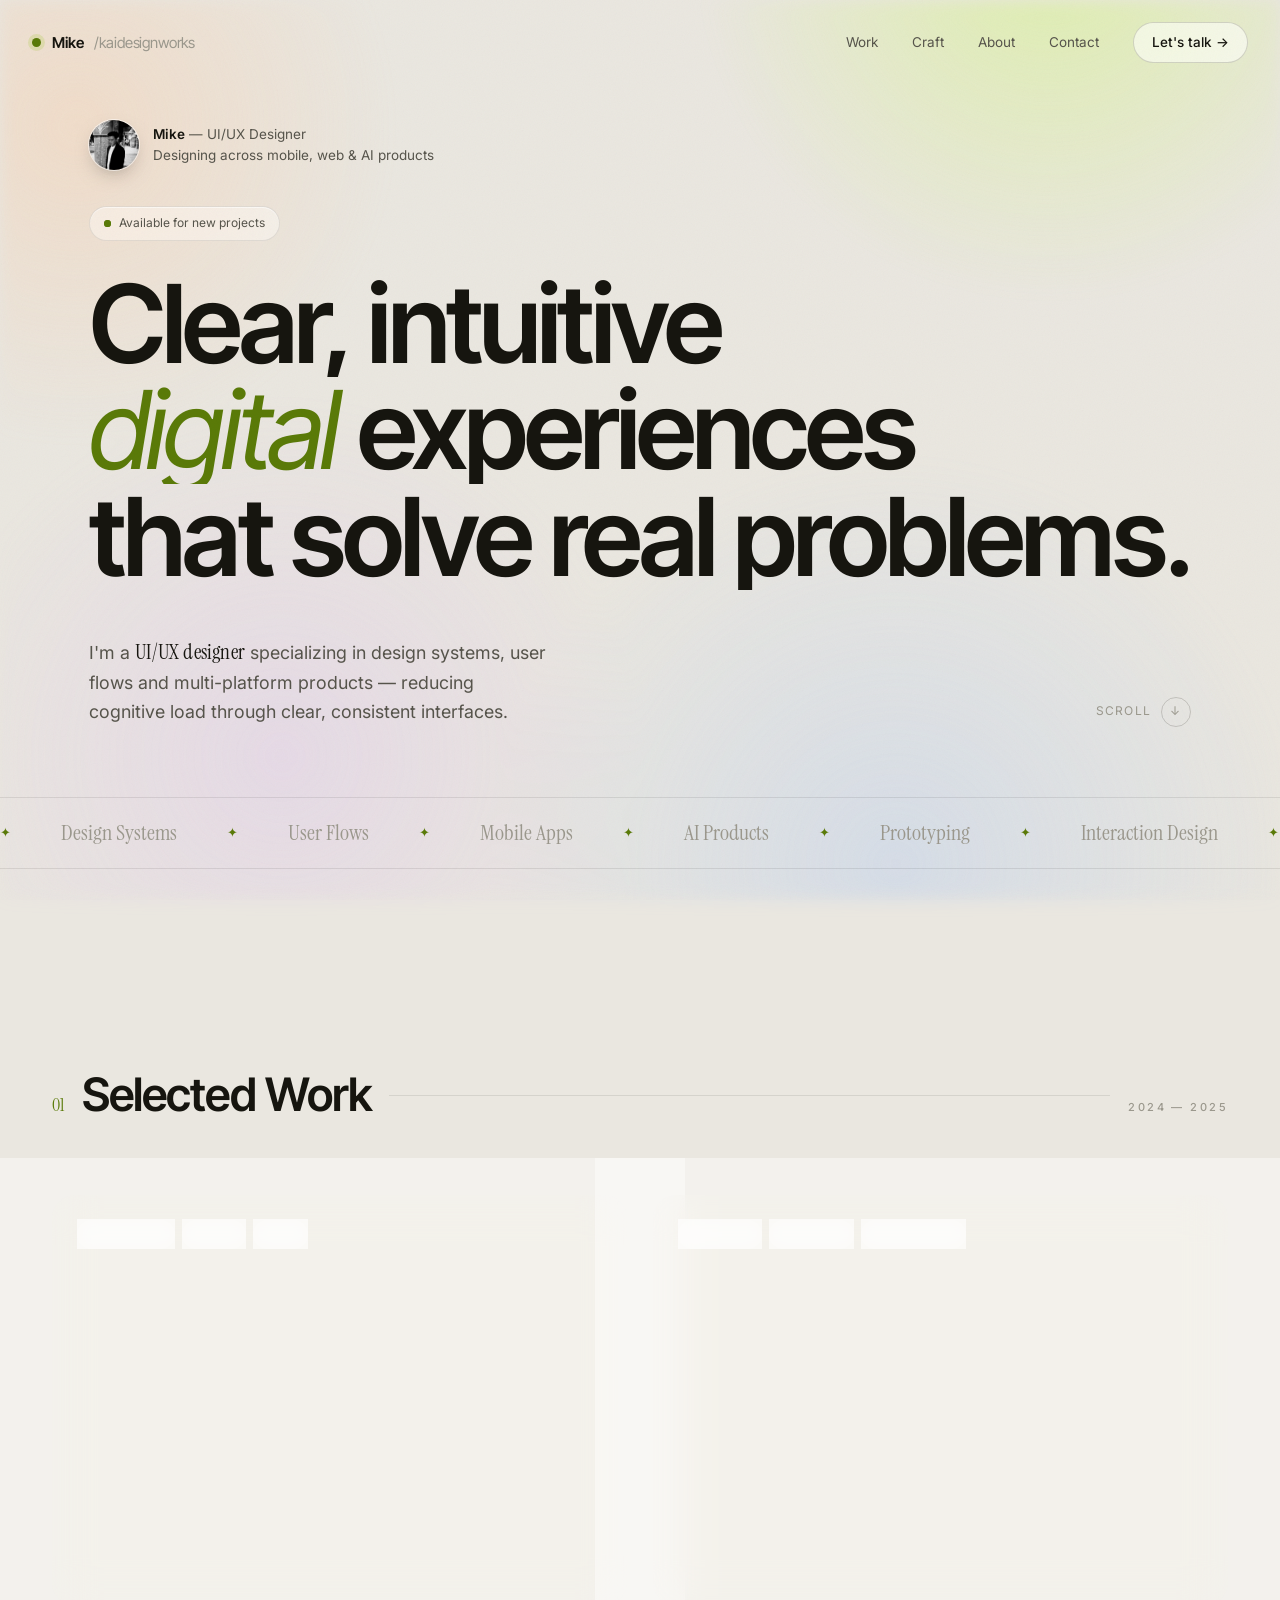
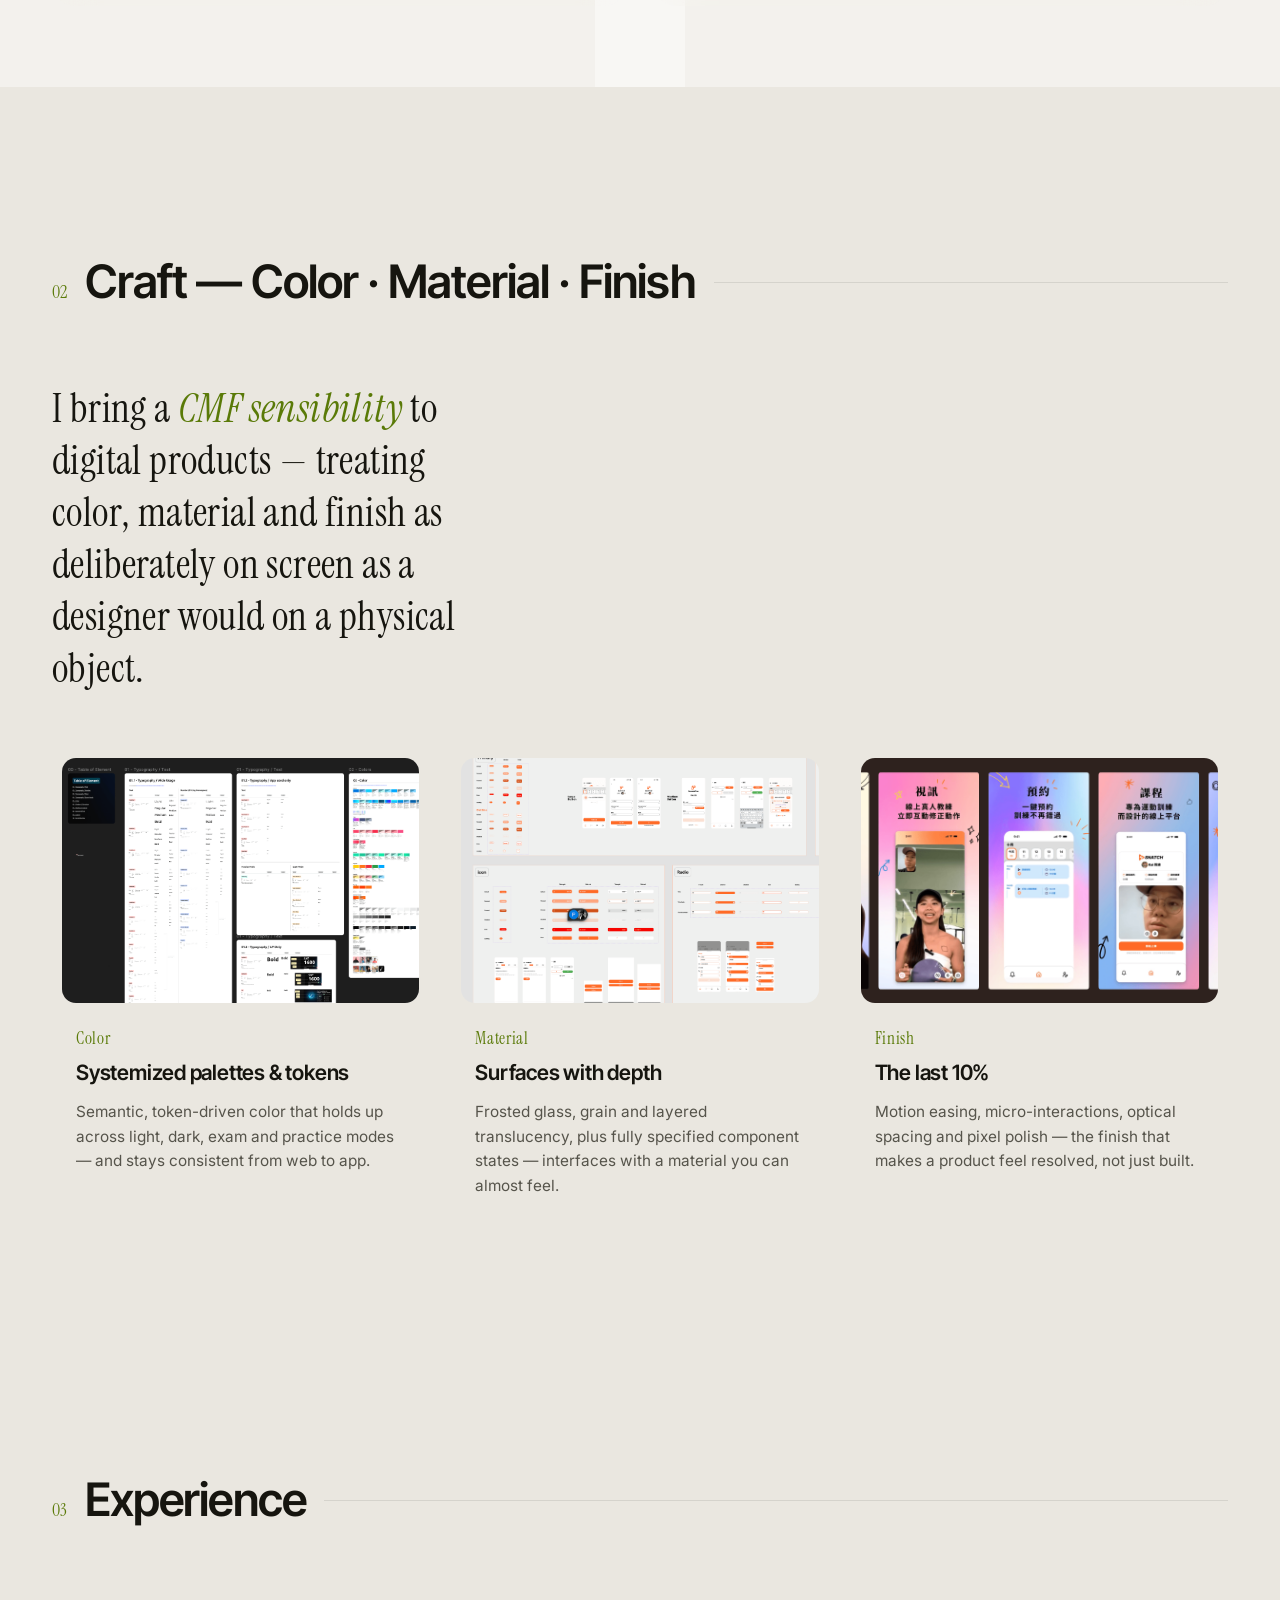
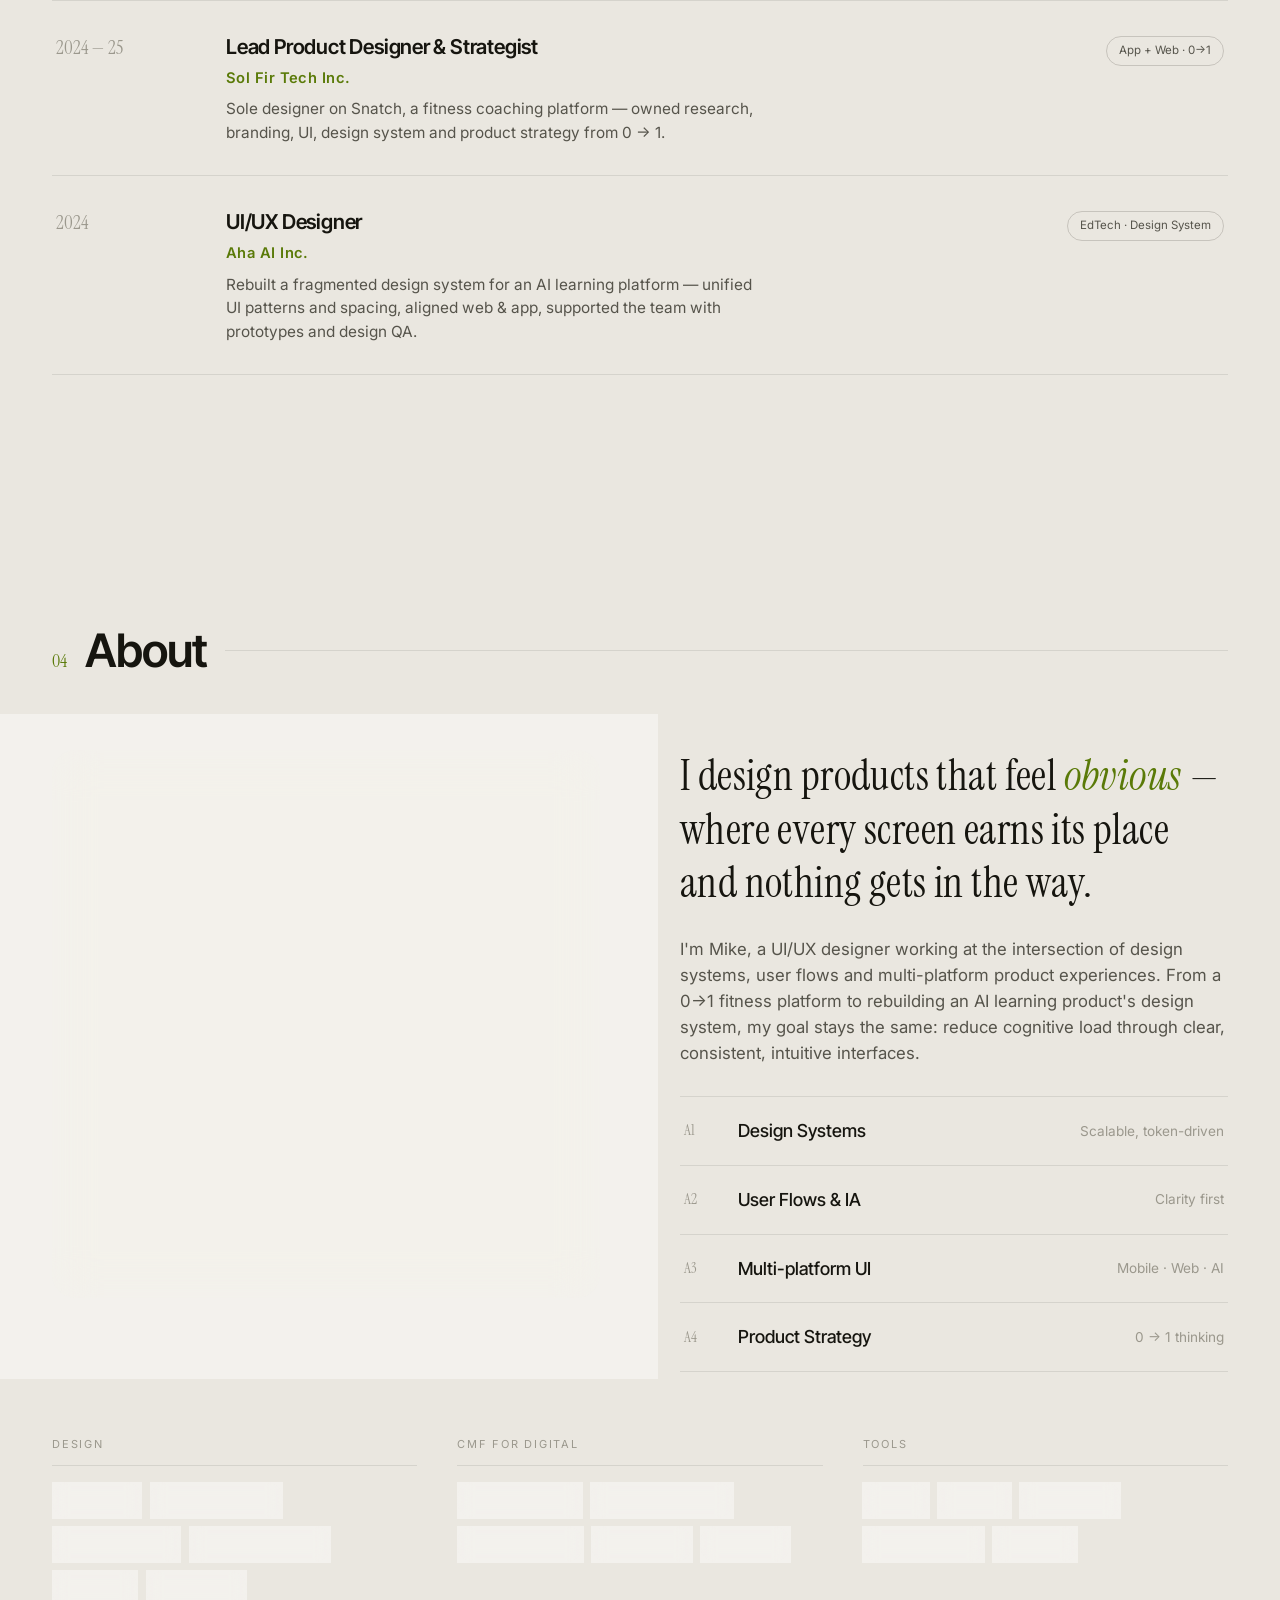
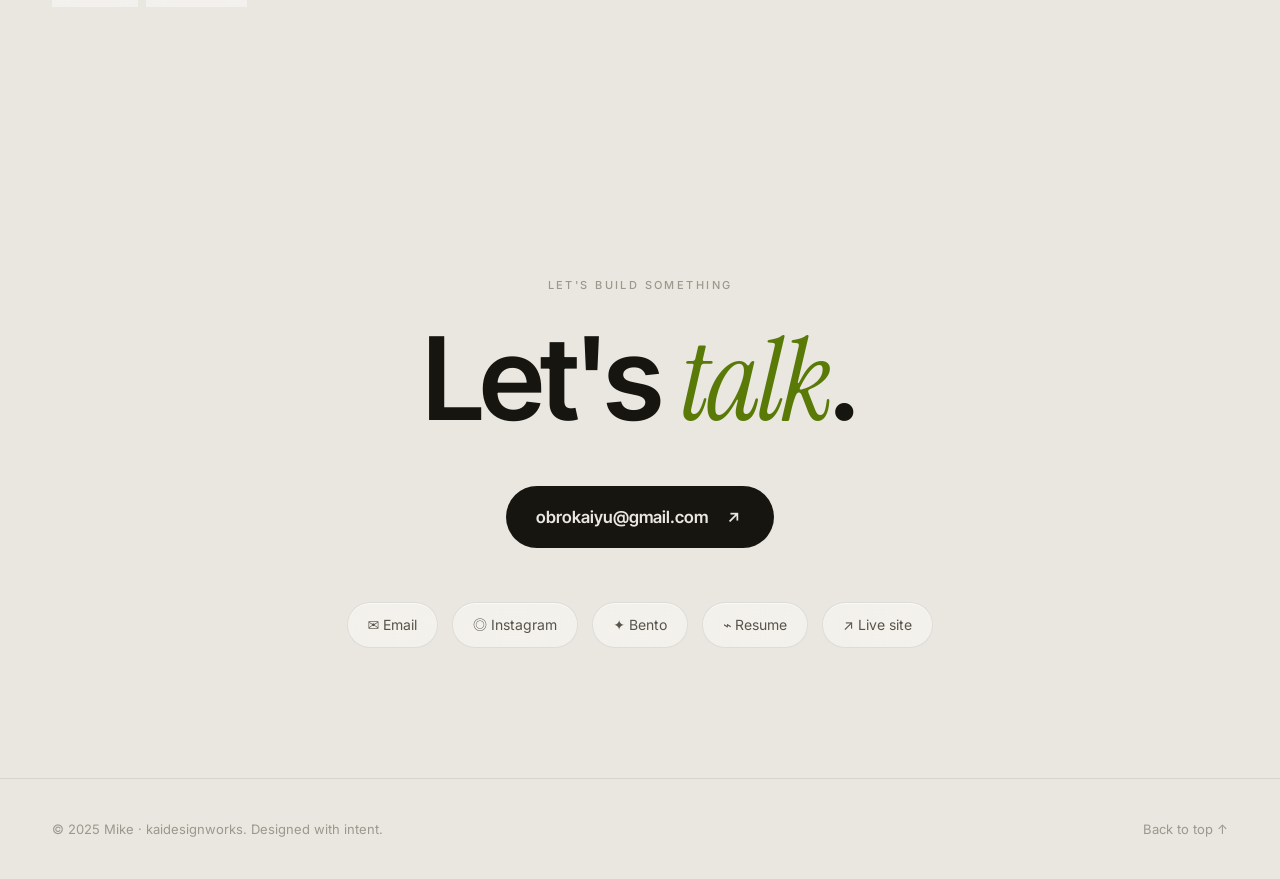
==== index.html @ 89824664 "Soften CMF labeling — name it once, show it elsewhere - Drop C—/M—/F— letter prefixes on home Craft " ====
<!DOCTYPE html>
<html lang="en">
<head>
<meta charset="UTF-8" />
<meta name="viewport" content="width=device-width, initial-scale=1.0" />
<title>Mike — UI/UX Designer</title>
<meta name="description" content="Mike (kaidesignworks) — UI/UX Designer crafting clear, intuitive digital experiences. Selected work: Snatch (Sol Fir Tech) & Aha AI." />
<link rel="icon" href="assets/teUTgRqFtWsZnogJA2zK9P2FvU.png" />
<link rel="preconnect" href="https://fonts.googleapis.com" />
<link rel="preconnect" href="https://fonts.gstatic.com" crossorigin />
<link href="https://fonts.googleapis.com/css2?family=Instrument+Serif:ital@0;1&family=Inter:wght@300;400;500;600&family=Inter+Tight:wght@400;500;600;700&family=Noto+Sans+TC:wght@400;500;700&display=swap" rel="stylesheet" />
<link rel="stylesheet" href="styles.css" />
</head>
<body>

<nav id="nav">
  <a href="#top" class="brand"><span class="dot"></span> Mike<span style="color:var(--ink-faint);font-weight:400">/kaidesignworks</span></a>
  <div class="navlinks">
    <a href="#work" class="hide-sm">Work</a>
    <a href="#craft" class="hide-sm">Craft</a>
    <a href="#about" class="hide-sm">About</a>
    <a href="#contact" class="hide-sm">Contact</a>
    <a href="#contact" class="nav-cta">Let's talk →</a>
  </div>
</nav>

<!-- HERO -->
<header id="top">
  <div class="hero-glow"></div>
  <div class="wrap hero-inner">
    <div class="hero-top">
      <img class="av" src="assets/fd0DB4EAaaF1C4bF3Nsr1J6JQ.jpg" alt="Mike portrait" />
      <div class="meta"><b>Mike</b> — UI/UX Designer<br>Designing across mobile, web &amp; AI products</div>
    </div>
    <span class="status"><span class="pulse"></span> Available for new projects</span>

    <h1 class="hero-title">
      <span class="ln"><span class="reveal d1">Clear, intuitive</span></span>
      <span class="ln"><span class="reveal d2"><em>digital</em> experiences</span></span>
      <span class="ln"><span class="reveal d3">that solve real problems.</span></span>
    </h1>

    <div class="hero-sub">
      <p>I'm a <span class="serif">UI/UX designer</span> specializing in design systems, user flows and multi-platform products — reducing cognitive load through clear, consistent interfaces.</p>
      <div class="scroll-hint">Scroll <span class="arrow">↓</span></div>
    </div>
  </div>

  <div class="marquee">
    <div class="marquee-track">
      <span>Design Systems</span><span>User Flows</span><span>Mobile Apps</span><span>AI Products</span><span>Prototyping</span><span>Interaction Design</span>
      <span>Design Systems</span><span>User Flows</span><span>Mobile Apps</span><span>AI Products</span><span>Prototyping</span><span>Interaction Design</span>
    </div>
  </div>
</header>

<!-- WORK -->
<section id="work">
  <div class="wrap">
    <div class="sec-head reveal-up">
      <span class="num">01</span><h2>Selected Work</h2><span class="line"></span><span class="mono-label">2024 — 2025</span>
    </div>

    <div class="work-grid">
      <a class="card reveal-up" href="work/snatch.html">
        <div class="card-cover">
          <img src="assets/ndEYziHlRYFTuJQcOcdbv7lst4.png" alt="Snatch — fitness coaching platform" loading="lazy" />
          <div class="badge"><span>Mobile + Web</span><span>Fitness</span><span>0 → 1</span></div>
        </div>
        <div class="card-info">
          <div>
            <div class="client">Sol Fir Tech Inc.</div>
            <h3>Snatch — fitness coaching platform</h3>
          </div>
          <span class="arrow">↗</span>
        </div>
      </a>

      <a class="card reveal-up" href="work/aha-ai.html">
        <div class="card-cover">
          <img src="assets/NpIp4cQ1klsU3BjNfLj6OZV2E.png" alt="Aha AI — AI learning platform" loading="lazy" />
          <div class="badge"><span>Web &amp; App</span><span>EdTech · AI</span><span>Design System</span></div>
        </div>
        <div class="card-info">
          <div>
            <div class="client">Aha AI Inc.</div>
            <h3>Aha AI — scalable design system</h3>
          </div>
          <span class="arrow">↗</span>
        </div>
      </a>
    </div>
  </div>
</section>

<!-- CRAFT -->
<section id="craft">
  <div class="wrap">
    <div class="sec-head reveal-up">
      <span class="num">02</span><h2>Craft — Color · Material · Finish</h2><span class="line"></span>
    </div>
    <p class="craft-lead reveal-up">I bring a <em>CMF sensibility</em> to digital products — treating color, material and finish as deliberately on screen as a designer would on a physical object.</p>

    <div class="cmf-grid">
      <article class="cmf-card reveal-up">
        <div class="cmf-media"><img src="assets/RA5hIZefcyns3awR9DeeZPEBX0U.png" alt="Color system" loading="lazy"></div>
        <div class="cmf-body">
          <span class="cmf-letter">Color</span>
          <h4>Systemized palettes &amp; tokens</h4>
          <p>Semantic, token-driven color that holds up across light, dark, exam and practice modes — and stays consistent from web to app.</p>
        </div>
      </article>
      <article class="cmf-card reveal-up">
        <div class="cmf-media"><img src="assets/cLK258D6YqwUDTfECio7tyfwgw.png" alt="Material & component system" loading="lazy"></div>
        <div class="cmf-body">
          <span class="cmf-letter">Material</span>
          <h4>Surfaces with depth</h4>
          <p>Frosted glass, grain and layered translucency, plus fully specified component states — interfaces with a material you can almost feel.</p>
        </div>
      </article>
      <article class="cmf-card reveal-up">
        <div class="cmf-media"><img src="assets/TZ0iFII5TtmM5udw96dNs3Cw.png" alt="Finish — polished final screens" loading="lazy"></div>
        <div class="cmf-body">
          <span class="cmf-letter">Finish</span>
          <h4>The last 10%</h4>
          <p>Motion easing, micro-interactions, optical spacing and pixel polish — the finish that makes a product feel resolved, not just built.</p>
        </div>
      </article>
    </div>
  </div>
</section>

<!-- EXPERIENCE -->
<section id="experience">
  <div class="wrap">
    <div class="sec-head reveal-up"><span class="num">03</span><h2>Experience</h2><span class="line"></span></div>
    <div class="exp reveal-up">
      <div class="exp-row">
        <div class="exp-yr">2024 — 25</div>
        <div class="exp-main">
          <div class="role">Lead Product Designer &amp; Strategist</div>
          <div class="co">Sol Fir Tech Inc.</div>
          <div class="desc">Sole designer on Snatch, a fitness coaching platform — owned research, branding, UI, design system and product strategy from 0 → 1.</div>
        </div>
        <span class="exp-tag">App + Web · 0→1</span>
      </div>
      <div class="exp-row">
        <div class="exp-yr">2024</div>
        <div class="exp-main">
          <div class="role">UI/UX Designer</div>
          <div class="co">Aha AI Inc.</div>
          <div class="desc">Rebuilt a fragmented design system for an AI learning platform — unified UI patterns and spacing, aligned web &amp; app, supported the team with prototypes and design QA.</div>
        </div>
        <span class="exp-tag">EdTech · Design System</span>
      </div>
      <!-- 👉 在這裡新增更多經歷／學歷，複製上面一個 .exp-row 即可 -->
    </div>
  </div>
</section>

<!-- ABOUT -->
<section id="about">
  <div class="wrap">
    <div class="sec-head reveal-up"><span class="num">04</span><h2>About</h2><span class="line"></span></div>
    <div class="about-grid">
      <div class="about-photo reveal-up"><img src="assets/fd0DB4EAaaF1C4bF3Nsr1J6JQ.jpg" alt="Mike — UI/UX designer"></div>
      <div class="reveal-up">
        <p class="about-lead">I design products that feel <em>obvious</em> — where every screen earns its place and nothing gets in the way.</p>
        <div class="about-body">
          <p>I'm Mike, a UI/UX designer working at the intersection of design systems, user flows and multi-platform product experiences. From a 0→1 fitness platform to rebuilding an AI learning product's design system, my goal stays the same: reduce cognitive load through clear, consistent, intuitive interfaces.</p>
        </div>
        <div class="caps">
          <div class="cap"><span class="ci">A1</span><span class="ct">Design Systems</span><span class="cd">Scalable, token-driven</span></div>
          <div class="cap"><span class="ci">A2</span><span class="ct">User Flows &amp; IA</span><span class="cd">Clarity first</span></div>
          <div class="cap"><span class="ci">A3</span><span class="ct">Multi-platform UI</span><span class="cd">Mobile · Web · AI</span></div>
          <div class="cap"><span class="ci">A4</span><span class="ct">Product Strategy</span><span class="cd">0 → 1 thinking</span></div>
        </div>
      </div>
    </div>

    <div class="skill-cols reveal-up" style="margin-top:64px">
      <div class="skill-col">
        <div class="h">Design</div>
        <div class="skill-tags"><span>UI Design</span><span>UX / User Flows</span><span>Design Systems</span><span>Interaction Design</span><span>Branding</span><span>Prototyping</span></div>
      </div>
      <div class="skill-col">
        <div class="h">CMF for Digital</div>
        <div class="skill-tags"><span>Color &amp; Tokens</span><span>Material &amp; Surface</span><span>Motion &amp; Finish</span><span>Light / Dark</span><span>Visual QA</span></div>
      </div>
      <div class="skill-col">
        <div class="h">Tools</div>
        <div class="skill-tags"><span>Figma</span><span>Framer</span><span>Prototyping</span><span>Design Tokens</span><span>Webflow</span></div>
      </div>
    </div>
  </div>
</section>

<!-- CONTACT -->
<section id="contact" class="contact">
  <div class="wrap">
    <span class="mono-label">Let's build something</span>
    <h2>Let's <em>talk</em>.</h2>
    <div>
      <a class="big-cta" href="mailto:obrokaiyu@gmail.com">obrokaiyu@gmail.com <span class="ico">↗</span></a>
    </div>
    <div class="socials">
      <a href="mailto:obrokaiyu@gmail.com">✉ Email</a>
      <a href="https://instagram.com/obro_dad" target="_blank" rel="noopener">◎ Instagram</a>
      <a href="#" target="_blank" rel="noopener">✦ Bento</a>
      <a href="#" target="_blank" rel="noopener">⌁ Resume</a>
      <a href="https://obrofolio.framer.website" target="_blank" rel="noopener">↗ Live site</a>
    </div>
  </div>
</section>

<footer>
  <div class="wrap foot">
    <span>© 2025 Mike · kaidesignworks. Designed with intent.</span>
    <a href="#top" class="to-top">Back to top ↑</a>
  </div>
</footer>

<script src="app.js"></script>
</body>
</html>
---- styles.css ----
:root{
  --bg:#eae7e0;
  --bg-soft:#e3dfd6;
  --surface:#ffffff;
  --line:rgba(20,18,12,.09);
  --line-strong:rgba(20,18,12,.16);
  --ink:#16150f;
  --ink-dim:#56544b;
  --ink-faint:#9b988d;
  --accent:#c8ff4d;
  --accent-ink:#5a7a08;
  --accent-soft:rgba(143,191,0,.16);

  /* glass / CMF material */
  --glass:rgba(255,255,255,.42);
  --glass-strong:rgba(255,255,255,.6);
  --glass-border:rgba(255,255,255,.55);
  --glass-shadow:0 22px 60px -32px rgba(20,18,12,.34);
  --glass-blur:saturate(1.5) blur(22px);

  --r:24px;
  --r-sm:16px;
  --ease:cubic-bezier(.22,1,.36,1);
  --maxw:1240px;
}
*{margin:0;padding:0;box-sizing:border-box}
html{scroll-behavior:smooth}
body{
  background:var(--bg);color:var(--ink);
  font-family:"Inter","Noto Sans TC",system-ui,sans-serif;font-weight:400;line-height:1.55;
  -webkit-font-smoothing:antialiased;overflow-x:hidden;position:relative;
}
::selection{background:var(--accent);color:#16150f}
a{color:inherit;text-decoration:none}
img{display:block;max-width:100%}

/* soft matte colour field behind the glass */
body::before{
  content:"";position:fixed;inset:0;z-index:-2;pointer-events:none;
  background:
    radial-gradient(46vw 46vw at 82% -6%, rgba(200,255,77,.34), transparent 60%),
    radial-gradient(40vw 40vw at 6% 14%, rgba(255,196,150,.30), transparent 62%),
    radial-gradient(50vw 50vw at 70% 96%, rgba(150,190,255,.24), transparent 64%),
    radial-gradient(44vw 44vw at 22% 84%, rgba(214,168,255,.20), transparent 64%);
  filter:blur(8px);
}
/* fine matte grain on top of everything */
body::after{
  content:"";position:fixed;inset:0;z-index:9999;pointer-events:none;opacity:.04;mix-blend-mode:multiply;
  background-image:url("data:image/svg+xml,%3Csvg xmlns='http://www.w3.org/2000/svg' width='140' height='140'%3E%3Cfilter id='n'%3E%3CfeTurbulence type='fractalNoise' baseFrequency='.85' numOctaves='3'/%3E%3C/filter%3E%3Crect width='100%25' height='100%25' filter='url(%23n)'/%3E%3C/svg%3E");
}

.wrap{max-width:var(--maxw);margin:0 auto;padding:0 32px}
@media(max-width:640px){.wrap{padding:0 22px}}
.serif{font-family:"Instrument Serif",Georgia,serif;font-weight:400;letter-spacing:.01em}
.tc{font-family:"Noto Sans TC",sans-serif}
.mono-label{font-size:11px;letter-spacing:.22em;text-transform:uppercase;color:var(--ink-faint);font-weight:500}

/* reusable frosted glass surface */
.glass,
.card,.status,.socials a,.results .r,.p-facts,.about-photo,.gallery figure,.p-cover{
  background:var(--glass);
  -webkit-backdrop-filter:var(--glass-blur);
  backdrop-filter:var(--glass-blur);
  border:1px solid var(--line);
  box-shadow:var(--glass-shadow), inset 0 1px 0 var(--glass-border);
}

/* NAV */
nav{position:fixed;top:0;left:0;right:0;z-index:100;display:flex;align-items:center;justify-content:space-between;
  padding:22px 32px;transition:all .4s var(--ease);border-bottom:1px solid transparent}
nav.scrolled{
  background:rgba(243,240,233,.5);
  -webkit-backdrop-filter:var(--glass-blur);backdrop-filter:var(--glass-blur);
  padding:13px 32px;border-bottom:1px solid var(--glass-border);
  box-shadow:0 10px 40px -28px rgba(20,18,12,.4);
}
@media(max-width:640px){nav,nav.scrolled{padding-left:22px;padding-right:22px}}
.brand{display:flex;align-items:center;gap:11px;font-family:"Inter Tight";font-weight:600;font-size:15px;letter-spacing:-.01em}
.brand .dot{width:9px;height:9px;border-radius:50%;background:var(--accent-ink);box-shadow:0 0 0 4px var(--accent-soft)}
.navlinks{display:flex;gap:34px;align-items:center}
.navlinks a{font-size:13.5px;color:var(--ink-dim);transition:color .25s;position:relative}
.navlinks a:hover{color:var(--ink)}
.navlinks a:not(.nav-cta)::after{content:"";position:absolute;left:0;bottom:-5px;width:0;height:1px;background:var(--accent-ink);transition:width .3s var(--ease)}
.navlinks a:not(.nav-cta):hover::after{width:100%}
.nav-cta{border:1px solid var(--line-strong);border-radius:100px;padding:9px 18px !important;color:var(--ink) !important;font-weight:500;
  background:var(--glass-strong);-webkit-backdrop-filter:var(--glass-blur);backdrop-filter:var(--glass-blur);transition:all .3s var(--ease) !important}
.nav-cta:hover{background:var(--ink);color:var(--bg) !important;border-color:var(--ink)}
@media(max-width:760px){.navlinks .hide-sm{display:none}}

/* HERO */
header{min-height:100vh;display:flex;flex-direction:column;justify-content:center;position:relative;padding-top:120px;padding-bottom:70px;overflow:hidden}
.hero-inner{position:relative;z-index:1}
.hero-top{display:flex;align-items:center;gap:14px;margin-bottom:36px}
.hero-top .av{width:50px;height:50px;border-radius:50%;flex:none;object-fit:cover;box-shadow:0 0 0 1px var(--glass-border),0 8px 22px -10px rgba(20,18,12,.5);filter:grayscale(1) contrast(1.05)}
.hero-top .meta{font-size:13.5px;color:var(--ink-dim)}
.hero-top .meta b{color:var(--ink);font-weight:600}
.status{display:inline-flex;align-items:center;gap:8px;font-size:12px;color:var(--ink-dim);border-radius:100px;padding:7px 14px;margin-bottom:30px}
.status .pulse{width:7px;height:7px;border-radius:50%;background:var(--accent-ink);position:relative}
.status .pulse::after{content:"";position:absolute;inset:0;border-radius:50%;background:var(--accent-ink);animation:pulse 2s infinite}
@keyframes pulse{0%{transform:scale(1);opacity:.6}100%{transform:scale(3);opacity:0}}
h1.hero-title{font-size:clamp(2.9rem,8.5vw,7.6rem);line-height:.98;letter-spacing:-.035em;font-weight:600;font-family:"Inter Tight"}
h1.hero-title .ln{display:block;overflow:hidden}
h1.hero-title em{font-style:italic;font-weight:400;color:var(--accent-ink)}
.hero-title .reveal{display:inline-block;transform:translateY(105%);transition:transform 1s var(--ease)}
.loaded .hero-title .reveal{transform:translateY(0)}
.hero-title .reveal.d1{transition-delay:.05s}.hero-title .reveal.d2{transition-delay:.15s}.hero-title .reveal.d3{transition-delay:.25s}
.hero-sub{display:flex;flex-wrap:wrap;justify-content:space-between;align-items:flex-end;gap:30px;margin-top:46px;opacity:0;transform:translateY(20px);transition:all 1s var(--ease) .5s}
.loaded .hero-sub{opacity:1;transform:none}
.hero-sub p{max-width:460px;font-size:clamp(1rem,1.4vw,1.18rem);color:var(--ink-dim);line-height:1.6}
.hero-sub p .serif{color:var(--ink);font-size:1.15em}
.scroll-hint{display:flex;align-items:center;gap:10px;color:var(--ink-faint);font-size:12px;letter-spacing:.1em;text-transform:uppercase}
.scroll-hint .arrow{width:30px;height:30px;border:1px solid var(--line-strong);border-radius:50%;display:grid;place-items:center;animation:bob 2.4s var(--ease) infinite}
@keyframes bob{0%,100%{transform:translateY(0)}50%{transform:translateY(5px)}}
.marquee{margin-top:70px;border-top:1px solid var(--line);border-bottom:1px solid var(--line);padding:18px 0;overflow:hidden;opacity:0;transition:opacity 1s ease .8s}
.loaded .marquee{opacity:1}
.marquee-track{display:flex;gap:50px;white-space:nowrap;width:max-content;animation:scroll 32s linear infinite}
.marquee:hover .marquee-track{animation-play-state:paused}
.marquee span{font-family:"Instrument Serif";font-size:1.4rem;color:var(--ink-faint);display:flex;align-items:center;gap:50px}
.marquee span::before{content:"✦";color:var(--accent-ink);font-size:.8rem}
@keyframes scroll{to{transform:translateX(-50%)}}

/* SECTION */
section{position:relative;padding:120px 0}
.sec-head{display:flex;align-items:baseline;gap:18px;margin-bottom:64px}
.sec-head .num{font-family:"Instrument Serif";font-size:1.1rem;color:var(--accent-ink)}
.sec-head h2{font-family:"Inter Tight";font-size:clamp(1.8rem,3.6vw,2.9rem);font-weight:600;letter-spacing:-.02em}
.sec-head .line{flex:1;height:1px;background:var(--line);align-self:center}
.reveal-up{opacity:0;transform:translateY(40px);transition:opacity .9s var(--ease),transform .9s var(--ease)}
.reveal-up.in{opacity:1;transform:none}

/* WORK — frosted cover cards (home) */
.work-grid{display:grid;grid-template-columns:1fr 1fr;gap:26px}
@media(max-width:780px){.work-grid{grid-template-columns:1fr}}
.card{display:block;border-radius:var(--r);overflow:hidden;transition:transform .5s var(--ease),box-shadow .5s var(--ease),border-color .5s var(--ease)}
.card:hover{transform:translateY(-6px);border-color:var(--glass-border);box-shadow:0 40px 80px -36px rgba(20,18,12,.42),inset 0 1px 0 var(--glass-border)}
.card-cover{position:relative;overflow:hidden;aspect-ratio:1200/640;background:var(--bg-soft);margin:10px 10px 0;border-radius:18px}
.card-cover img{width:100%;height:100%;object-fit:cover;transition:transform .8s var(--ease)}
.card:hover .card-cover img{transform:scale(1.05)}
.card-cover .badge{position:absolute;top:14px;left:14px;display:flex;gap:7px;flex-wrap:wrap}
.card-cover .badge span{font-size:11px;font-weight:500;background:rgba(255,255,255,.62);color:#16150f;-webkit-backdrop-filter:blur(10px);backdrop-filter:blur(10px);border:1px solid var(--glass-border);border-radius:100px;padding:5px 12px}
.card-info{padding:22px 26px 26px;display:flex;justify-content:space-between;align-items:center;gap:18px}
.card-info .client{font-size:12px;color:var(--accent-ink);letter-spacing:.05em;text-transform:uppercase;font-weight:600;margin-bottom:8px}
.card-info h3{font-family:"Inter Tight";font-size:clamp(1.3rem,2.4vw,1.7rem);font-weight:600;letter-spacing:-.02em;line-height:1.1}
.card-info .arrow{width:44px;height:44px;flex:none;border-radius:50%;border:1px solid var(--line-strong);display:grid;place-items:center;font-size:16px;background:var(--glass-strong);transition:all .35s var(--ease)}
.card:hover .card-info .arrow{background:var(--accent);border-color:var(--accent);transform:rotate(45deg)}

/* ABOUT */
.about-grid{display:grid;grid-template-columns:1fr 1fr;gap:80px;align-items:start}
@media(max-width:860px){.about-grid{grid-template-columns:1fr;gap:48px}}
.about-photo{border-radius:var(--r);overflow:hidden;position:relative;padding:10px}
.about-photo img{width:100%;aspect-ratio:1/1;object-fit:cover;filter:grayscale(1) contrast(1.03);border-radius:16px}
.about-lead{font-family:"Instrument Serif";font-size:clamp(1.8rem,3.4vw,2.6rem);line-height:1.28;letter-spacing:.01em;margin-bottom:26px}
.about-lead em{color:var(--accent-ink);font-style:italic}
.about-body p{color:var(--ink-dim);font-size:1.05rem;margin-bottom:18px}
.caps{display:flex;flex-direction:column;border-top:1px solid var(--line);margin-top:30px}
.cap{display:flex;align-items:center;gap:20px;padding:20px 4px;border-bottom:1px solid var(--line);transition:padding-left .35s var(--ease)}
.cap:hover{padding-left:14px}
.cap .ci{font-family:"Instrument Serif";color:var(--ink-faint);font-size:.95rem;width:34px;flex:none}
.cap .ct{font-family:"Inter Tight";font-weight:500;font-size:1.12rem}
.cap .cd{margin-left:auto;color:var(--ink-faint);font-size:.85rem;text-align:right}

/* CONTACT */
.contact{text-align:center;padding:150px 0 130px}
.contact .mono-label{margin-bottom:30px;display:block}
.contact h2{font-family:"Inter Tight";font-size:clamp(2.6rem,9vw,8rem);line-height:.95;letter-spacing:-.035em;font-weight:600}
.contact h2 em{font-family:"Instrument Serif";font-style:italic;font-weight:400;color:var(--accent-ink)}
.contact .big-cta{display:inline-flex;align-items:center;gap:14px;margin-top:50px;background:var(--ink);color:var(--bg);font-family:"Inter Tight";font-weight:600;font-size:1.05rem;padding:18px 30px;border-radius:100px;transition:transform .35s var(--ease),box-shadow .35s var(--ease)}
.contact .big-cta:hover{transform:translateY(-3px);box-shadow:0 24px 50px -18px rgba(20,18,12,.45)}
.contact .big-cta .ico{width:22px;height:22px;display:grid;place-items:center;transition:transform .35s var(--ease)}
.contact .big-cta:hover .ico{transform:translate(3px,-3px)}
.socials{display:flex;justify-content:center;flex-wrap:wrap;gap:14px;margin-top:54px}
.socials a{display:inline-flex;align-items:center;gap:9px;border-radius:100px;padding:11px 20px;font-size:14px;color:var(--ink-dim);transition:all .3s var(--ease)}
.socials a:hover{border-color:var(--glass-border);color:var(--ink);transform:translateY(-2px)}

footer{border-top:1px solid var(--line);padding:40px 0}
.foot{display:flex;justify-content:space-between;align-items:center;flex-wrap:wrap;gap:16px;color:var(--ink-faint);font-size:13px}
.foot a:hover{color:var(--ink)}
.to-top:hover{color:var(--accent-ink)}

/* ---------- PROJECT PAGE ---------- */
.p-hero{padding:150px 0 60px;position:relative;overflow:hidden}
.p-back{display:inline-flex;align-items:center;gap:8px;font-size:13px;color:var(--ink-dim);margin-bottom:38px;transition:color .25s}
.p-back:hover{color:var(--accent-ink)}
.p-client{font-size:13px;color:var(--accent-ink);letter-spacing:.06em;text-transform:uppercase;font-weight:600;margin-bottom:18px}
.p-title{font-family:"Inter Tight";font-size:clamp(2.4rem,6vw,4.6rem);font-weight:600;letter-spacing:-.035em;line-height:1.02;max-width:16ch}
.p-tagline{margin-top:24px;font-size:clamp(1.05rem,1.5vw,1.25rem);color:var(--ink-dim);max-width:60ch;line-height:1.6}
.p-cover{margin:54px auto 0;border-radius:var(--r);overflow:hidden;padding:10px}
.p-cover img{width:100%;display:block;border-radius:16px}

.p-facts{display:grid;grid-template-columns:repeat(4,1fr);gap:0;border-radius:var(--r);margin-top:70px;overflow:hidden}
@media(max-width:760px){.p-facts{grid-template-columns:1fr 1fr}}
.p-fact{padding:28px}
.p-fact:not(:last-child){border-right:1px solid var(--line)}
@media(max-width:760px){.p-fact{border-right:none !important;border-bottom:1px solid var(--line)}}
.p-fact .k{font-size:11px;letter-spacing:.16em;text-transform:uppercase;color:var(--ink-faint);margin-bottom:10px}
.p-fact .v{font-size:.96rem;color:var(--ink);line-height:1.45}

.p-section{padding:90px 0}
.p-grid{display:grid;grid-template-columns:280px 1fr;gap:60px;align-items:start}
@media(max-width:860px){.p-grid{grid-template-columns:1fr;gap:24px}}
.p-grid .lab{display:inline-flex;align-items:center;gap:10px;font-size:11px;letter-spacing:.16em;text-transform:uppercase;color:var(--accent-ink);font-weight:600;padding-top:6px}
.p-grid .lab::before{content:"";width:22px;height:1px;background:var(--accent-ink)}
.p-grid .body p{color:var(--ink-dim);font-size:1.1rem;line-height:1.7;margin-bottom:18px}
.p-grid .body .hl{font-family:"Instrument Serif";font-size:clamp(1.5rem,2.8vw,2.1rem);color:var(--ink);line-height:1.35;letter-spacing:.01em}

.results{display:grid;grid-template-columns:repeat(3,1fr);gap:24px;margin-top:10px}
@media(max-width:640px){.results{grid-template-columns:1fr;gap:16px}}
.results .r{border-radius:var(--r);padding:32px}
.results .r .n{font-family:"Inter Tight";font-size:clamp(2.2rem,5vw,3.2rem);font-weight:600;letter-spacing:-.03em;line-height:1}
.results .r .n em{font-family:"Instrument Serif";font-style:italic;color:var(--accent-ink);font-weight:400}
.results .r .l{color:var(--ink-dim);font-size:.9rem;margin-top:12px}

.gallery{display:grid;grid-template-columns:repeat(12,1fr);gap:16px}
.gallery figure{border-radius:var(--r-sm);overflow:hidden;cursor:zoom-in;position:relative;padding:8px}
.gallery figure img{width:100%;height:100%;object-fit:cover;border-radius:10px;transition:transform .6s var(--ease)}
.gallery figure:hover img{transform:scale(1.03)}
.gallery figure::after{content:"⤢";position:absolute;top:16px;right:16px;width:30px;height:30px;border-radius:50%;background:rgba(255,255,255,.7);-webkit-backdrop-filter:blur(8px);backdrop-filter:blur(8px);color:#16150f;display:grid;place-items:center;font-size:14px;opacity:0;transition:opacity .3s}
.gallery figure:hover::after{opacity:1}
.g-wide{grid-column:span 12;aspect-ratio:2360/1032}
.g-half{grid-column:span 6;aspect-ratio:16/10}
.g-third{grid-column:span 4;aspect-ratio:4/3}
@media(max-width:760px){.g-half,.g-third{grid-column:span 12;aspect-ratio:16/10}}
.gcap{color:var(--ink-faint);font-size:.82rem;margin-top:10px}

.p-next{border-top:1px solid var(--line);margin-top:40px}
.p-next a{display:flex;justify-content:space-between;align-items:center;gap:24px;padding:60px 0;transition:padding .4s var(--ease)}
.p-next a:hover{padding-left:14px;padding-right:14px}
.p-next .lab{font-size:11px;letter-spacing:.18em;text-transform:uppercase;color:var(--ink-faint);margin-bottom:12px}
.p-next .t{font-family:"Inter Tight";font-size:clamp(1.6rem,4vw,2.8rem);font-weight:600;letter-spacing:-.02em}
.p-next .ico{font-size:2rem;color:var(--accent-ink);transition:transform .35s var(--ease)}
.p-next a:hover .ico{transform:translateX(8px)}

/* LIGHTBOX */
.lb{position:fixed;inset:0;z-index:1000;background:rgba(18,16,11,.7);-webkit-backdrop-filter:blur(18px) saturate(1.2);backdrop-filter:blur(18px) saturate(1.2);display:none;align-items:center;justify-content:center;padding:40px;cursor:zoom-out}
.lb.open{display:flex}
.lb img{max-width:94vw;max-height:90vh;border-radius:12px;box-shadow:0 40px 90px -20px rgba(0,0,0,.6);animation:lbin .35s var(--ease)}
@keyframes lbin{from{opacity:0;transform:scale(.97)}to{opacity:1;transform:none}}
.lb .close{position:absolute;top:24px;right:28px;color:#fff;font-size:30px;line-height:1;opacity:.8}
.lb .close:hover{opacity:1}

/* ---------- CRAFT (Color · Material · Finish) ---------- */
.craft-lead{font-family:"Instrument Serif";font-size:clamp(1.6rem,3.2vw,2.5rem);line-height:1.3;letter-spacing:.01em;max-width:24ch;margin-bottom:54px}
.craft-lead em{color:var(--accent-ink);font-style:italic}
.cmf-grid{display:grid;grid-template-columns:repeat(3,1fr);gap:22px}
@media(max-width:860px){.cmf-grid{grid-template-columns:1fr}}
.cmf-card{border-radius:var(--r);overflow:hidden;display:flex;flex-direction:column;transition:transform .5s var(--ease),box-shadow .5s var(--ease)}
.cmf-card:hover{transform:translateY(-5px);box-shadow:0 38px 76px -34px rgba(20,18,12,.42),inset 0 1px 0 var(--glass-border)}
.cmf-media{margin:10px 10px 0;border-radius:14px;overflow:hidden;aspect-ratio:16/11;background:var(--bg-soft)}
.cmf-media img{width:100%;height:100%;object-fit:cover}
.cmf-body{padding:22px 24px 26px}
.cmf-letter{font-family:"Instrument Serif";font-size:1.05rem;color:var(--accent-ink);letter-spacing:.04em}
.cmf-card h4{font-family:"Inter Tight";font-size:1.32rem;font-weight:600;letter-spacing:-.01em;margin:6px 0 10px}
.cmf-card p{color:var(--ink-dim);font-size:.96rem;line-height:1.6}

/* ---------- EXPERIENCE ---------- */
.exp{border-top:1px solid var(--line)}
.exp-row{display:grid;grid-template-columns:140px 1fr auto;gap:30px;align-items:baseline;padding:30px 4px;border-bottom:1px solid var(--line);transition:padding-left .35s var(--ease)}
.exp-row:hover{padding-left:14px}
@media(max-width:640px){.exp-row{grid-template-columns:1fr;gap:6px}}
.exp-yr{font-family:"Instrument Serif";font-size:1.2rem;color:var(--ink-faint)}
.exp-main .role{font-family:"Inter Tight";font-size:1.28rem;font-weight:600;letter-spacing:-.01em}
.exp-main .co{color:var(--accent-ink);font-size:.92rem;font-weight:600;letter-spacing:.03em;margin-top:4px}
.exp-main .desc{color:var(--ink-dim);font-size:.96rem;margin-top:8px;max-width:54ch}
.exp-tag{font-size:11.5px;color:var(--ink-dim);border:1px solid var(--line-strong);border-radius:100px;padding:5px 12px;white-space:nowrap}
@media(max-width:640px){.exp-tag{justify-self:start;margin-top:8px}}

/* ---------- SKILLS ---------- */
.skill-cols{display:grid;grid-template-columns:repeat(3,1fr);gap:40px;margin-top:8px}
@media(max-width:760px){.skill-cols{grid-template-columns:1fr;gap:28px}}
.skill-col .h{font-size:11px;letter-spacing:.16em;text-transform:uppercase;color:var(--ink-faint);margin-bottom:16px;padding-bottom:12px;border-bottom:1px solid var(--line)}
.skill-tags{display:flex;flex-wrap:wrap;gap:8px}
.skill-tags span{font-size:13px;color:var(--ink);border:1px solid var(--line-strong);border-radius:100px;padding:7px 14px;background:var(--glass);-webkit-backdrop-filter:blur(8px);backdrop-filter:blur(8px);transition:all .3s var(--ease)}
.skill-tags span:hover{border-color:var(--accent-ink);color:var(--accent-ink)}

/* ---------- COLOR SWATCHES (project) ---------- */
.swatches{display:flex;flex-wrap:wrap;gap:14px;margin-top:24px}
.swatch{display:flex;flex-direction:column;gap:10px;width:96px}
.swatch .chip{height:72px;border-radius:14px;border:1px solid var(--line);box-shadow:inset 0 1px 0 rgba(255,255,255,.4)}
.swatch .nm{font-size:12px;color:var(--ink);font-weight:500}
.swatch .hex{font-size:11px;color:var(--ink-faint);letter-spacing:.04em;font-family:"Inter Tight"}

/* ---------- PROCESS STEPS (project) ---------- */
.proc{display:flex;flex-direction:column;border-top:1px solid var(--line)}
.proc-step{display:grid;grid-template-columns:54px 1fr;gap:22px;padding:24px 4px;border-bottom:1px solid var(--line);transition:padding-left .35s var(--ease)}
.proc-step:hover{padding-left:12px}
.proc-step .no{font-family:"Instrument Serif";font-size:1.5rem;color:var(--accent-ink);line-height:1}
.proc-step .t{font-family:"Inter Tight";font-weight:600;font-size:1.15rem;letter-spacing:-.01em;margin-bottom:6px}
.proc-step p{color:var(--ink-dim);font-size:1rem;line-height:1.6;margin:0;max-width:58ch}

@media(prefers-reduced-motion:reduce){*{animation:none !important;transition:none !important}.reveal{transform:none !important}.hero-sub{opacity:1 !important;transform:none !important}}
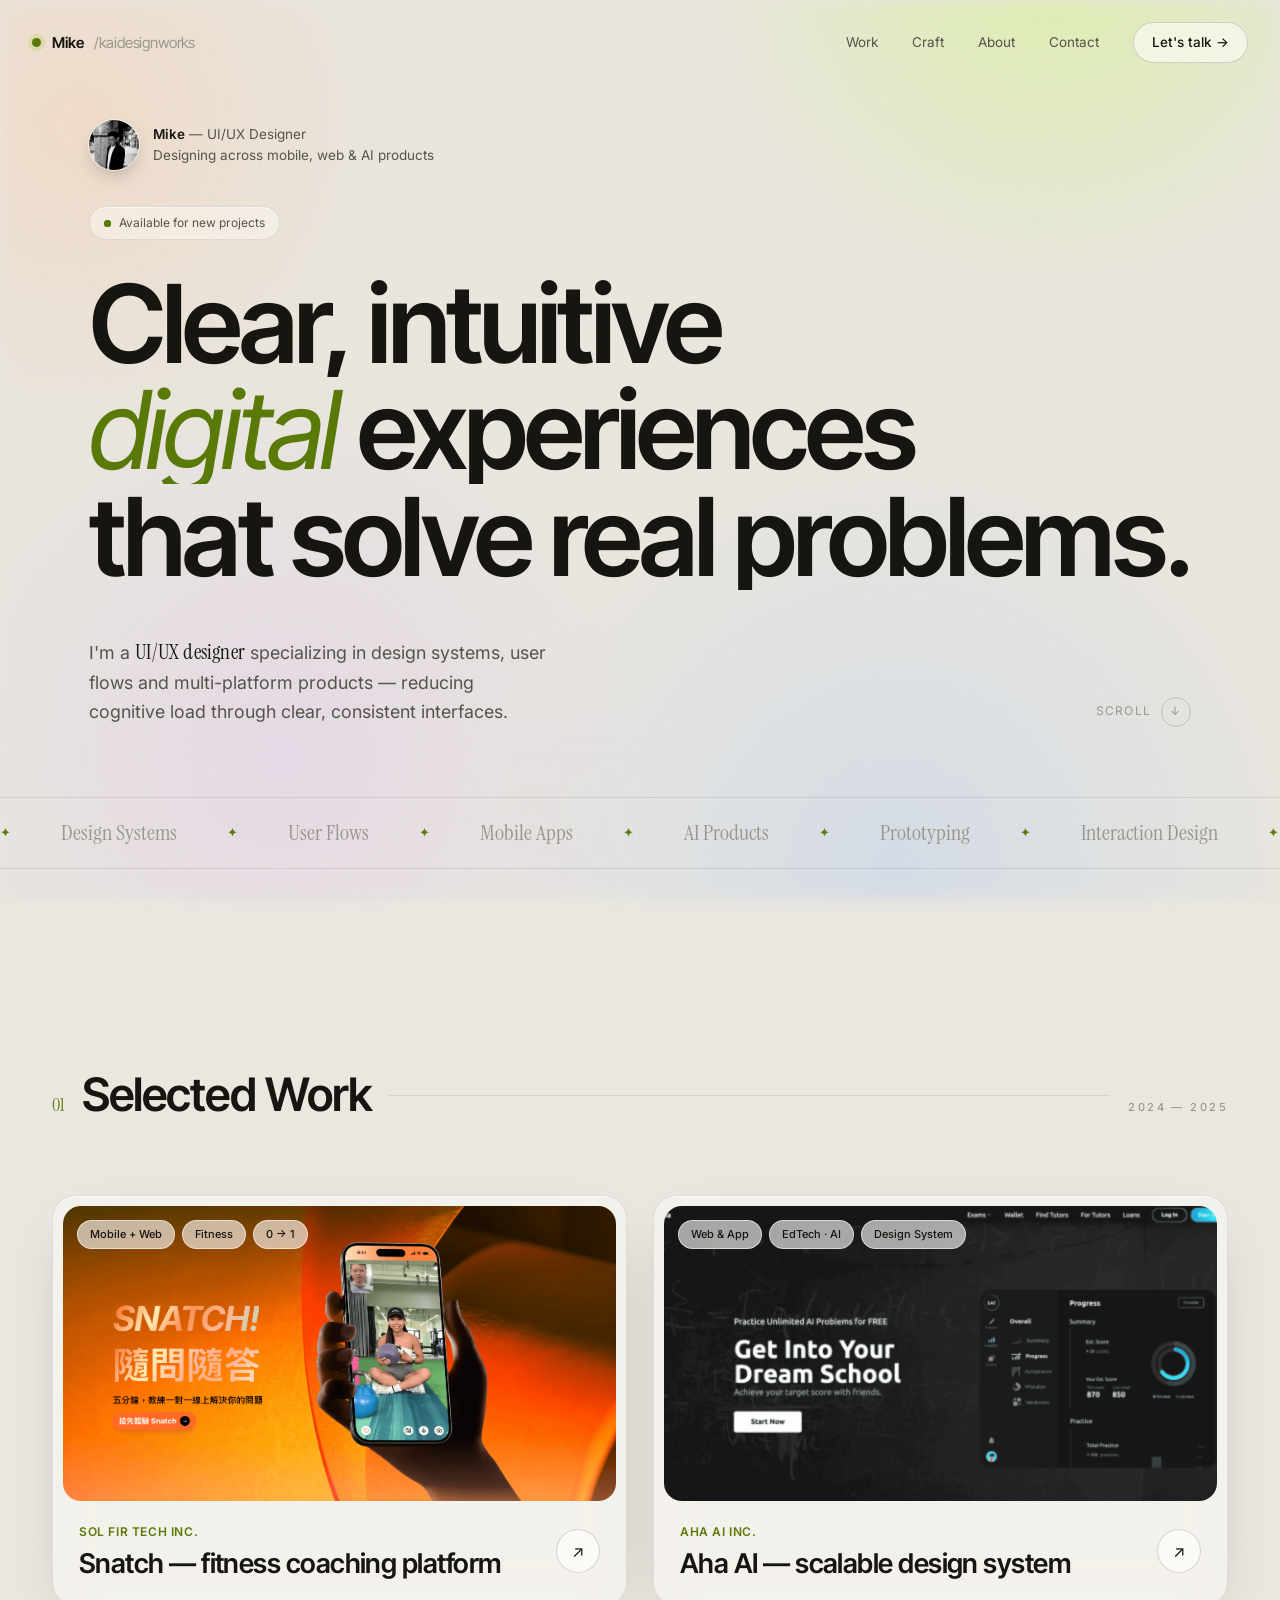
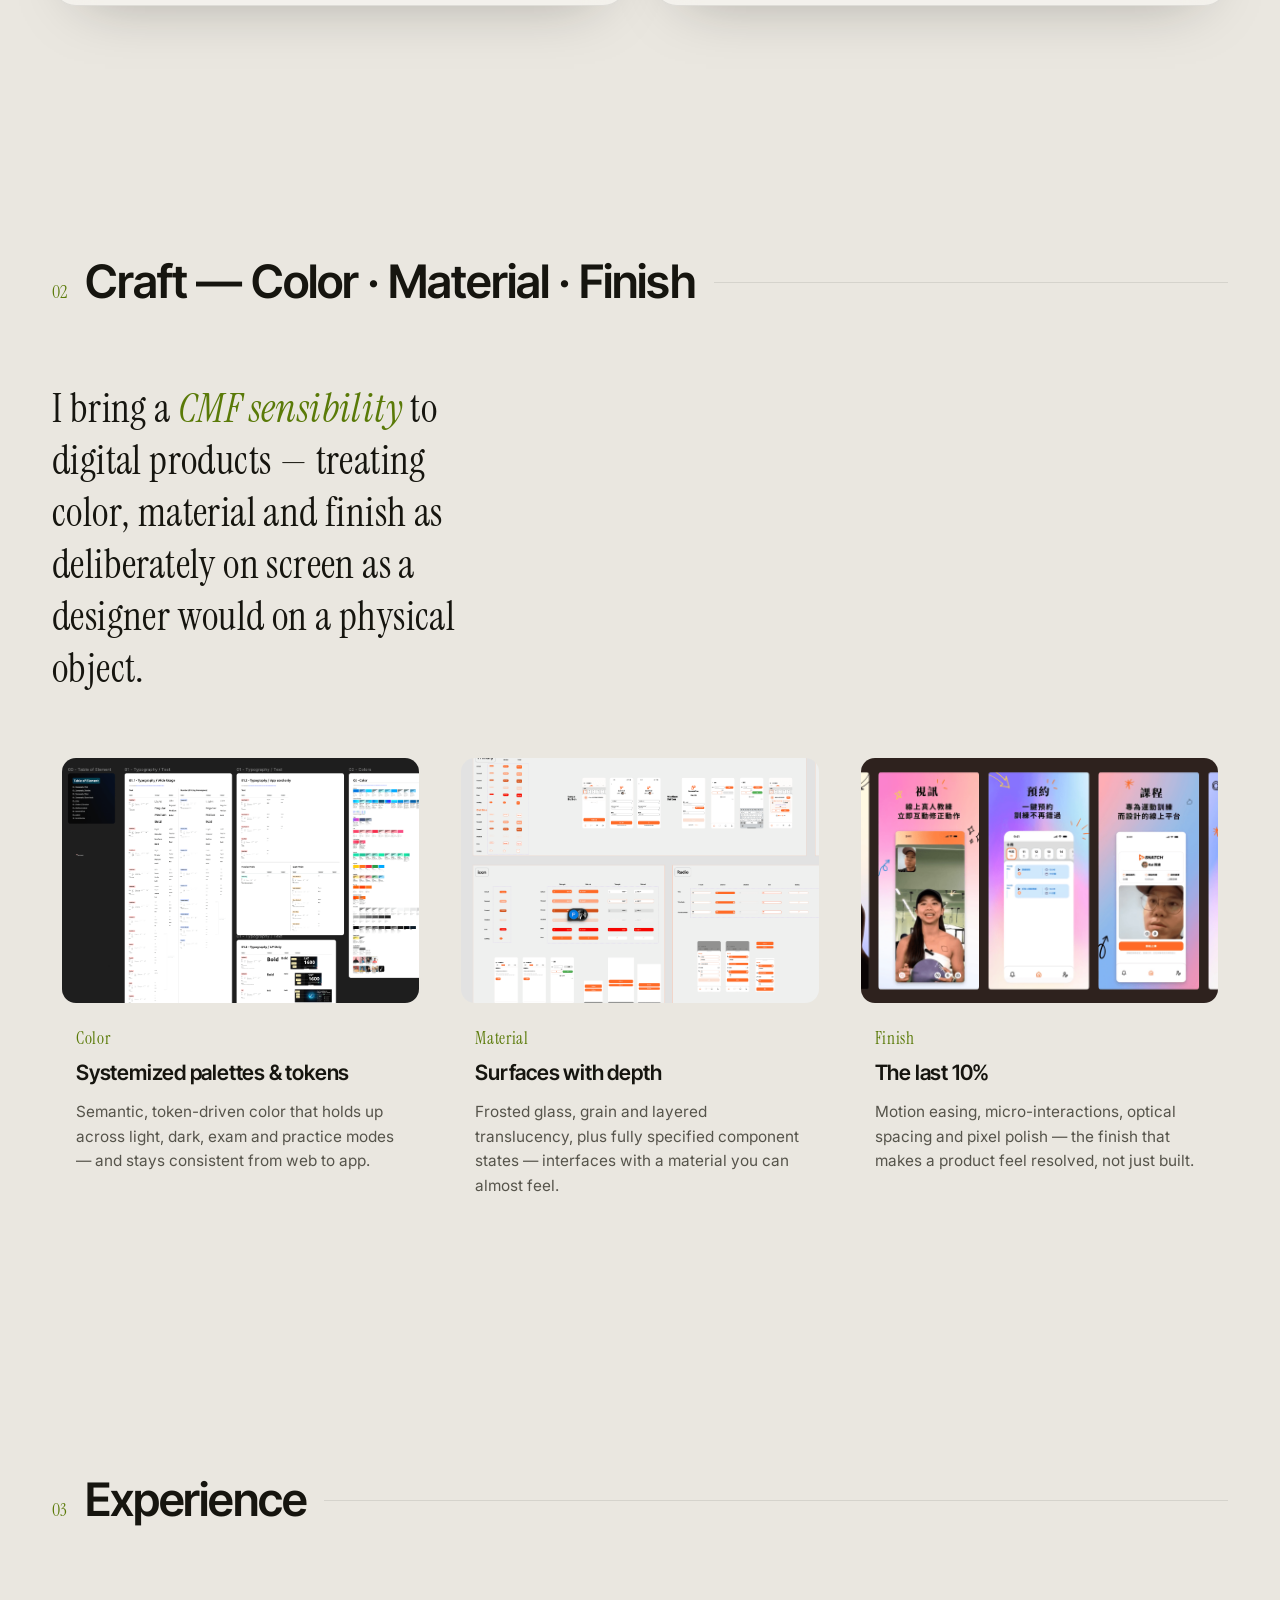
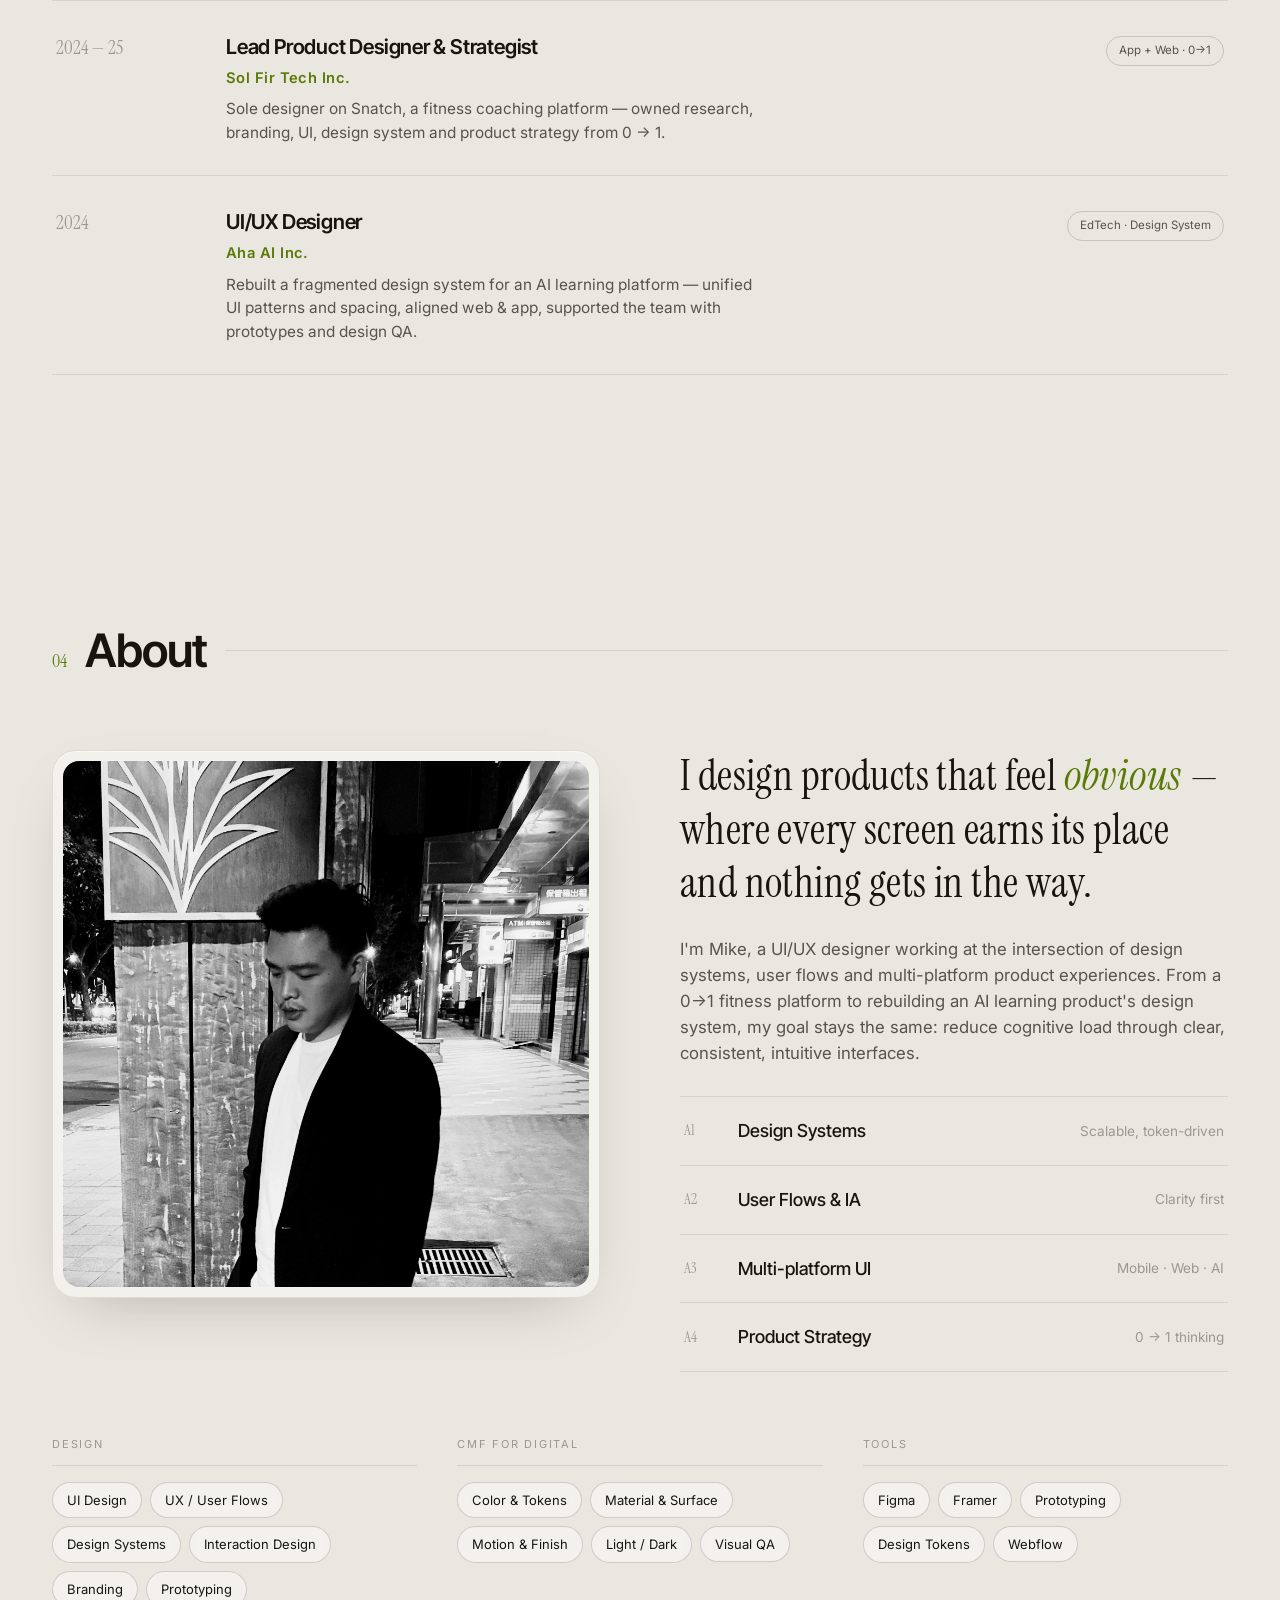
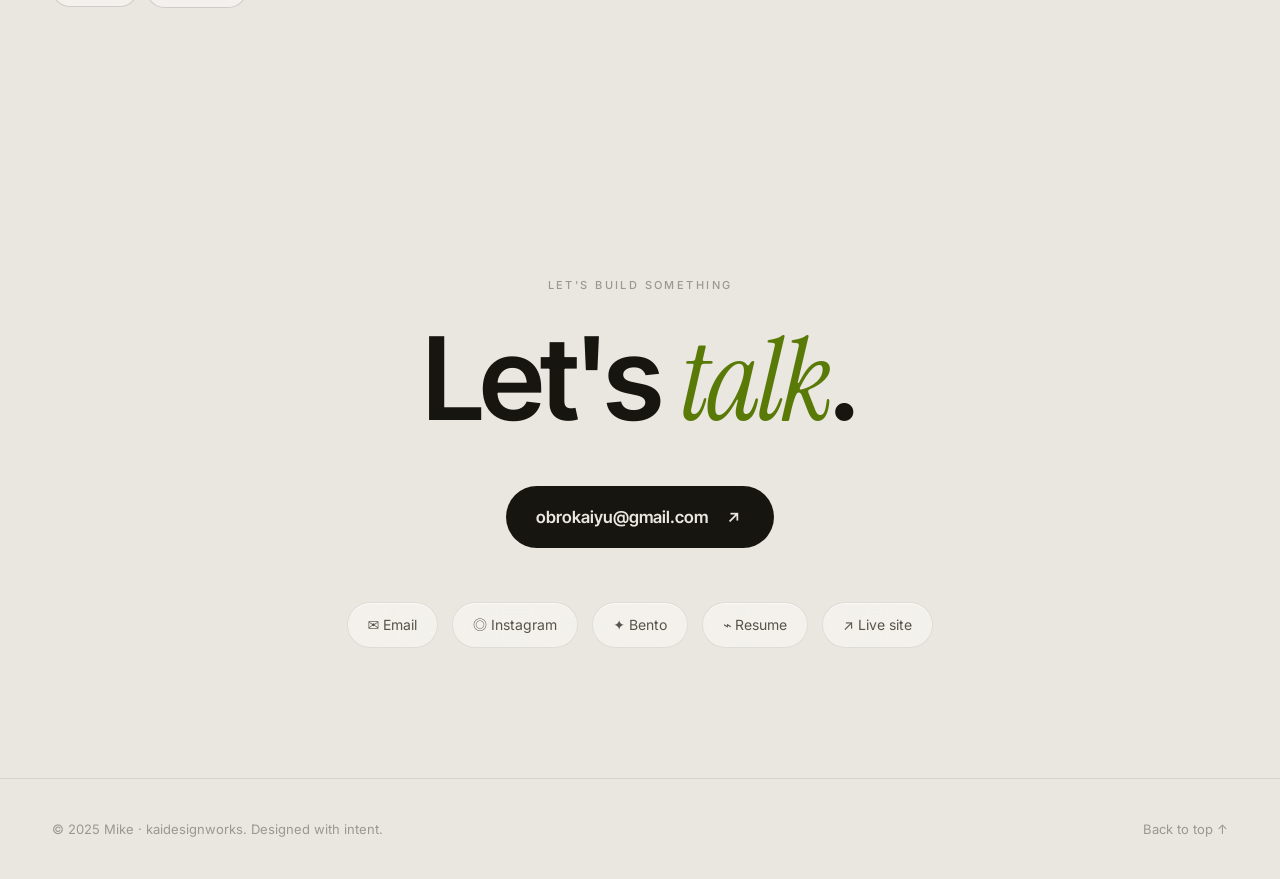
==== commit 0cfccdbe: "Snatch: add mood board, material specimens & before/after slider Round out the case study with CMF-g" ====
--- a/index.html
+++ b/index.html
@@ -9,7 +9,7 @@
 <link rel="preconnect" href="https://fonts.googleapis.com" />
 <link rel="preconnect" href="https://fonts.gstatic.com" crossorigin />
 <link href="https://fonts.googleapis.com/css2?family=Instrument+Serif:ital@0;1&family=Inter:wght@300;400;500;600&family=Inter+Tight:wght@400;500;600;700&family=Noto+Sans+TC:wght@400;500;700&display=swap" rel="stylesheet" />
-<link rel="stylesheet" href="styles.css" />
+<link rel="stylesheet" href="styles.css?v=4" />
 </head>
 <body>
 
@@ -220,6 +220,6 @@
   </div>
 </footer>
 
-<script src="app.js"></script>
+<script src="app.js?v=4"></script>
 </body>
 </html>
--- a/styles.css
+++ b/styles.css
@@ -288,4 +288,66 @@
 .proc-step .t{font-family:"Inter Tight";font-weight:600;font-size:1.15rem;letter-spacing:-.01em;margin-bottom:6px}
 .proc-step p{color:var(--ink-dim);font-size:1rem;line-height:1.6;margin:0;max-width:58ch}
 
+/* ---------- MOOD BOARD ---------- */
+.mood{display:grid;grid-template-columns:repeat(6,1fr);gap:14px;margin-top:18px}
+@media(max-width:860px){.mood{grid-template-columns:repeat(3,1fr)}}
+@media(max-width:520px){.mood{grid-template-columns:repeat(2,1fr)}}
+.mood .tile{position:relative;aspect-ratio:1/1.15;border-radius:14px;overflow:hidden;border:1px solid var(--line);box-shadow:inset 0 1px 0 rgba(255,255,255,.5);transition:transform .4s var(--ease)}
+.mood .tile:hover{transform:translateY(-4px)}
+.mood .tile.tall{grid-row:span 2;aspect-ratio:auto}
+.mood .tile.wide{grid-column:span 2;aspect-ratio:2/1.05}
+.mood .tile img{width:100%;height:100%;object-fit:cover}
+.mood .tile .lbl{position:absolute;left:12px;bottom:12px;right:12px;display:flex;justify-content:space-between;align-items:flex-end;color:#fff;text-shadow:0 1px 8px rgba(0,0,0,.4);font-size:11.5px;letter-spacing:.05em}
+.mood .tile .lbl b{font-family:"Inter Tight";font-weight:600;font-size:13px;letter-spacing:-.01em;display:block;margin-bottom:3px}
+.mood .tile.darklbl .lbl{color:var(--ink);text-shadow:none}
+.mood-cap{margin-top:18px;color:var(--ink-faint);font-size:.85rem;max-width:60ch}
+
+/* ---------- MATERIAL SPECIMENS ---------- */
+.spec-grid{display:grid;grid-template-columns:repeat(3,1fr);gap:18px;margin-top:18px}
+@media(max-width:860px){.spec-grid{grid-template-columns:1fr}}
+.spec{border-radius:18px;padding:18px;background:var(--glass);-webkit-backdrop-filter:var(--glass-blur);backdrop-filter:var(--glass-blur);border:1px solid var(--line);box-shadow:var(--glass-shadow),inset 0 1px 0 var(--glass-border)}
+.spec-stage{position:relative;height:200px;border-radius:12px;overflow:hidden;background:linear-gradient(135deg,#FBC7B0,#F2641E 60%,#C9B6F0);margin-bottom:14px;display:grid;place-items:center}
+/* specimen A — frosted glass panel */
+.spec-stage .panel{width:78%;height:60%;border-radius:14px;background:rgba(255,255,255,.32);-webkit-backdrop-filter:blur(18px) saturate(1.5);backdrop-filter:blur(18px) saturate(1.5);border:1px solid rgba(255,255,255,.55);box-shadow:0 18px 40px -22px rgba(20,18,12,.5),inset 0 1px 0 rgba(255,255,255,.7);position:relative}
+.spec-stage .panel::before,.spec-stage .panel::after{content:"";position:absolute;left:14px;height:6px;border-radius:4px;background:rgba(255,255,255,.55)}
+.spec-stage .panel::before{top:18px;width:36%}
+.spec-stage .panel::after{top:30px;width:60%;background:rgba(255,255,255,.32)}
+/* specimen B — gradient surface (just stage shows it, plus a marker) */
+.spec-stage.grad{background:linear-gradient(160deg,#FFB48A 0%,#F2641E 50%,#FFD9C2 100%)}
+.spec-stage.grad .panel{display:none}
+.spec-stage.grad::after{content:"";position:absolute;inset:0;background:radial-gradient(circle at 70% 30%,rgba(255,255,255,.45),transparent 55%)}
+/* specimen C — elevation/shadow */
+.spec-stage.elev{background:#EDE9DF}
+.spec-stage.elev .panel{background:#fff;height:54%;width:62%;border:1px solid rgba(20,18,12,.06);box-shadow:0 30px 50px -22px rgba(20,18,12,.45),0 8px 16px -8px rgba(20,18,12,.22)}
+.spec-stage.elev .panel::before,.spec-stage.elev .panel::after{background:rgba(20,18,12,.1)}
+.spec-stage.elev .panel::after{background:rgba(20,18,12,.06)}
+.spec h5{font-family:"Inter Tight";font-weight:600;font-size:1rem;letter-spacing:-.01em}
+.spec p{color:var(--ink-dim);font-size:.86rem;line-height:1.5;margin:4px 0 12px}
+.spec dl{display:grid;grid-template-columns:auto 1fr;gap:4px 14px;font-size:11px;font-family:"Inter Tight";letter-spacing:.02em}
+.spec dt{color:var(--ink-faint);text-transform:uppercase;letter-spacing:.12em}
+.spec dd{color:var(--ink);font-weight:500}
+
+/* ---------- BEFORE / AFTER ---------- */
+.ba{position:relative;border-radius:var(--r);overflow:hidden;border:1px solid var(--line);box-shadow:var(--glass-shadow);user-select:none;-webkit-user-select:none;touch-action:none}
+.ba-frame{position:relative;aspect-ratio:16/9;background:var(--bg-soft)}
+.ba-frame .layer{position:absolute;inset:0;display:grid;place-items:center;overflow:hidden}
+.ba-frame .layer.after{clip-path:inset(0 0 0 50%)}
+.ba-frame .layer img{width:100%;height:100%;object-fit:cover}
+.ba-frame .layer .wf{width:100%;height:100%;background:#f3efe6;display:grid;place-items:center;position:relative}
+.ba-frame .layer .wf .wf-phone{width:34%;max-width:240px;aspect-ratio:9/19;border-radius:24px;border:2px solid #16150f;background:#fff;padding:14px;display:flex;flex-direction:column;gap:8px}
+.ba-frame .layer .wf .ln{height:9px;border-radius:4px;background:#d6d2c9}
+.ba-frame .layer .wf .ln.sh{width:42%}.ba-frame .layer .wf .ln.md{width:68%}.ba-frame .layer .wf .ln.lg{width:90%}
+.ba-frame .layer .wf .grid4{display:grid;grid-template-columns:repeat(4,1fr);gap:6px;margin-top:6px}
+.ba-frame .layer .wf .grid4 div{height:22px;border-radius:6px;background:#dcd7cb}
+.ba-frame .layer .wf .btn{margin-top:auto;height:30px;border-radius:8px;background:#16150f}
+.ba-divider{position:absolute;top:0;bottom:0;left:50%;width:2px;background:rgba(255,255,255,.85);box-shadow:0 0 0 1px rgba(20,18,12,.2),0 0 30px rgba(20,18,12,.25);transform:translateX(-50%);cursor:ew-resize}
+.ba-handle{position:absolute;top:50%;left:50%;transform:translate(-50%,-50%);width:44px;height:44px;border-radius:50%;background:var(--surface);border:1px solid var(--line-strong);box-shadow:0 8px 20px -8px rgba(20,18,12,.4);display:grid;place-items:center;font-family:"Inter Tight";font-weight:600;font-size:14px;color:var(--ink);cursor:ew-resize}
+.ba-handle::before,.ba-handle::after{content:"";width:0;height:0;border-style:solid;position:absolute;top:50%;transform:translateY(-50%)}
+.ba-handle::before{left:8px;border-width:5px 6px 5px 0;border-color:transparent var(--ink) transparent transparent}
+.ba-handle::after{right:8px;border-width:5px 0 5px 6px;border-color:transparent transparent transparent var(--ink)}
+.ba-tag{position:absolute;top:14px;font-size:11px;letter-spacing:.16em;text-transform:uppercase;font-weight:600;padding:5px 10px;border-radius:100px;background:rgba(255,255,255,.85);-webkit-backdrop-filter:blur(8px);backdrop-filter:blur(8px);border:1px solid var(--line-strong);color:var(--ink)}
+.ba-tag.l{left:14px}
+.ba-tag.r{right:14px;background:rgba(20,18,12,.85);color:var(--bg);border-color:transparent}
+.ba-note{margin-top:14px;font-size:.85rem;color:var(--ink-faint)}
+
 @media(prefers-reduced-motion:reduce){*{animation:none !important;transition:none !important}.reveal{transform:none !important}.hero-sub{opacity:1 !important;transform:none !important}}
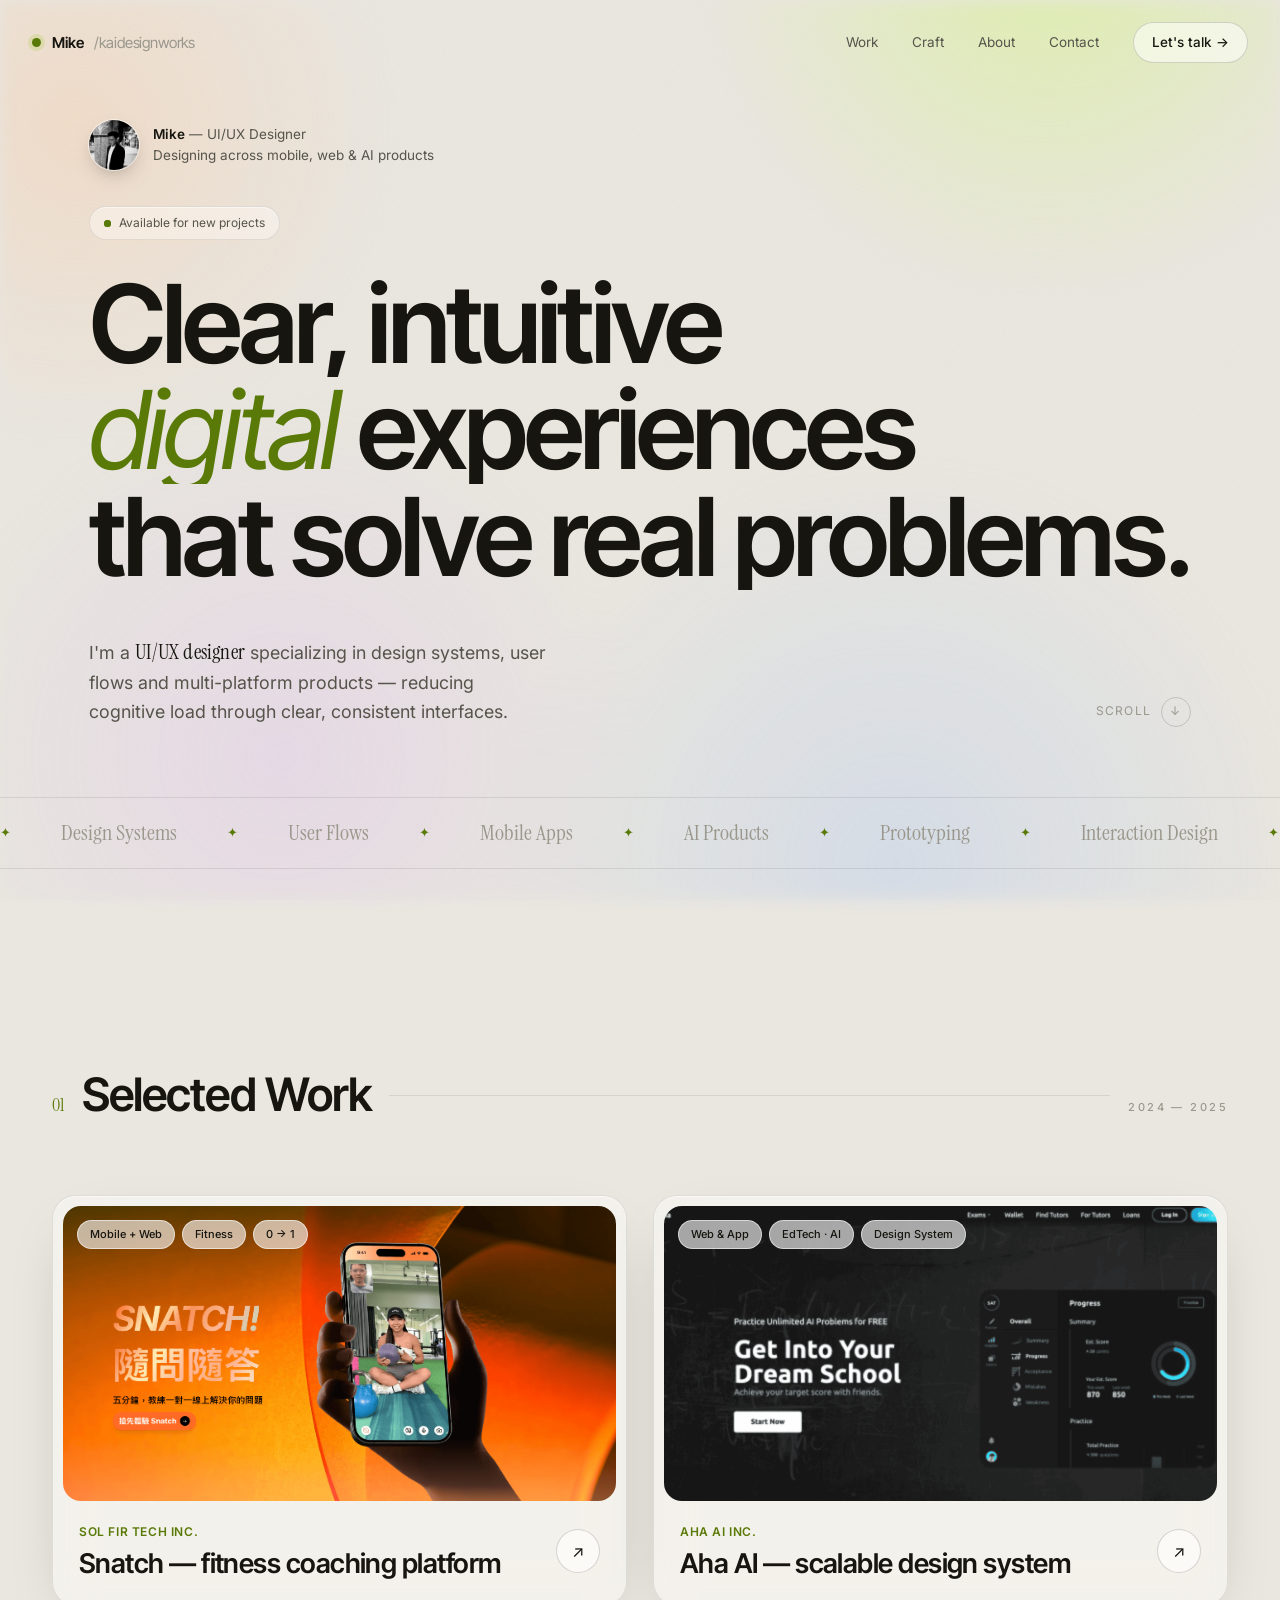
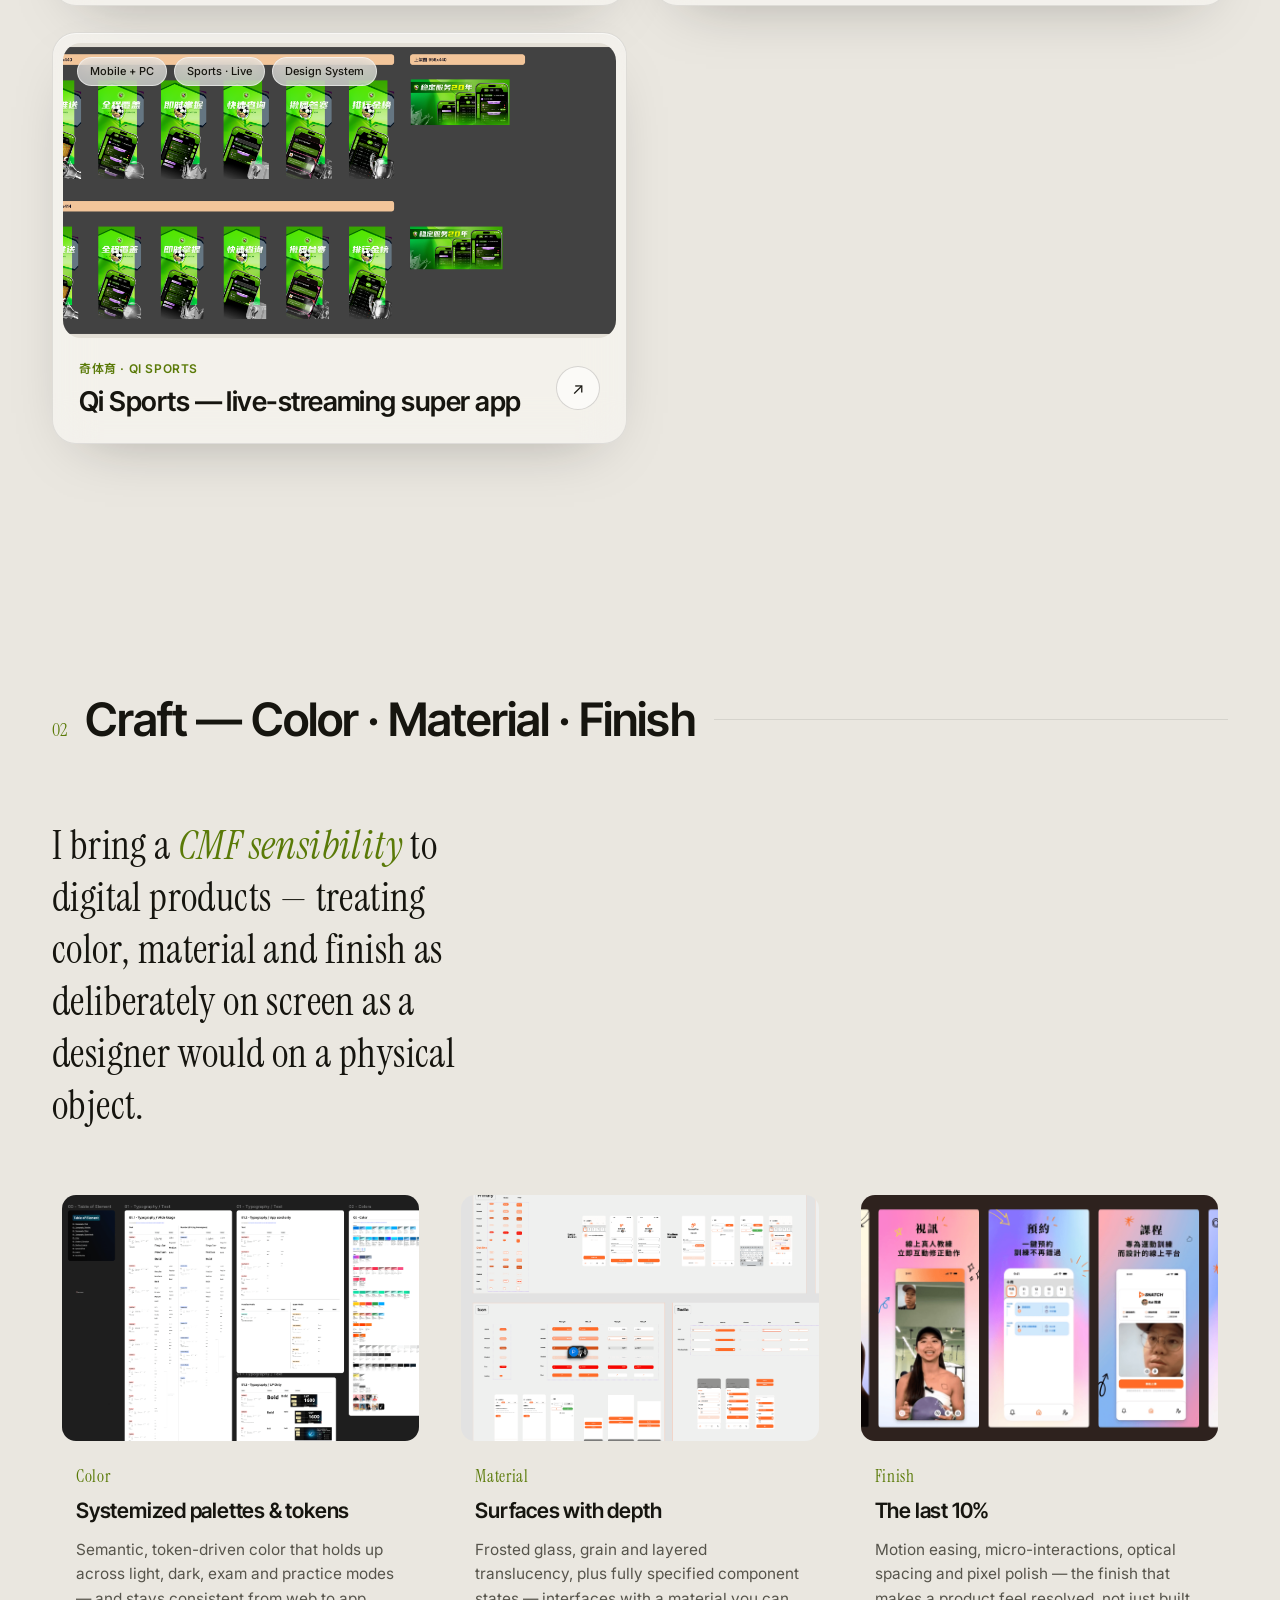
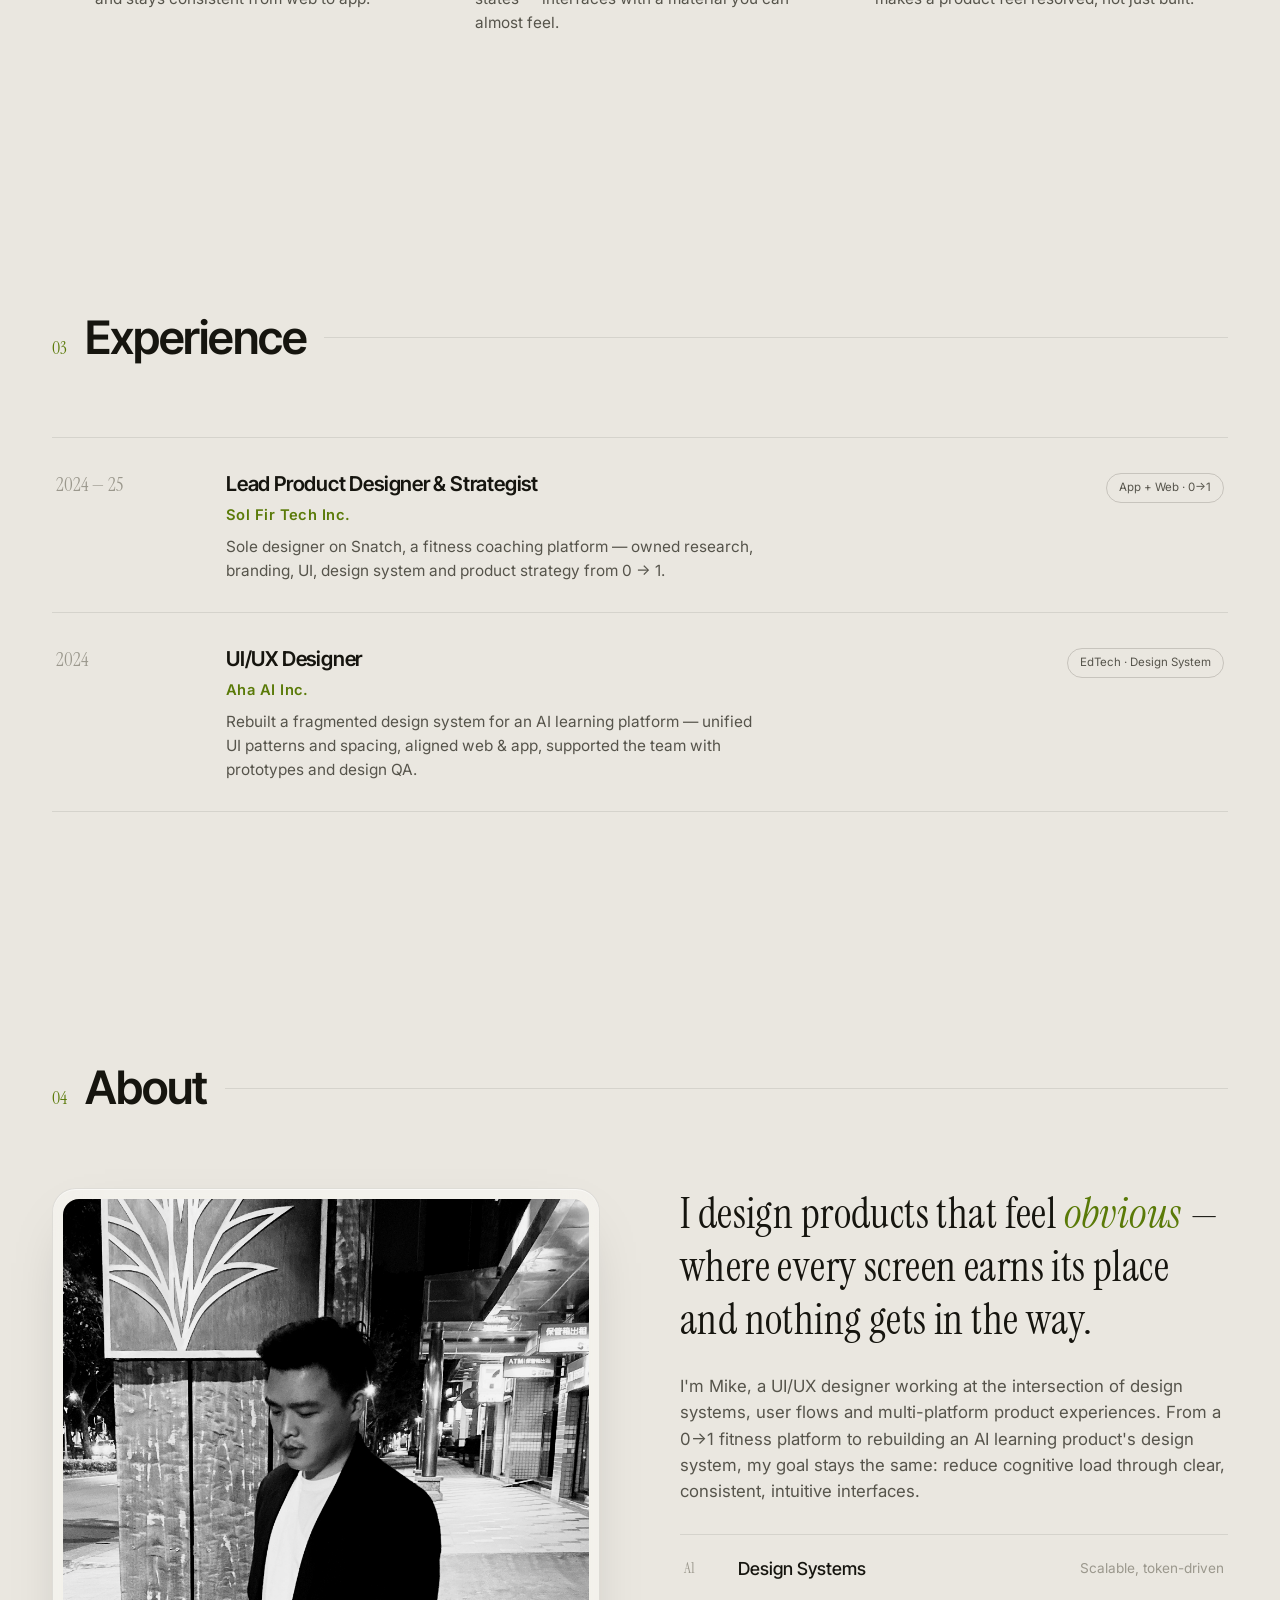
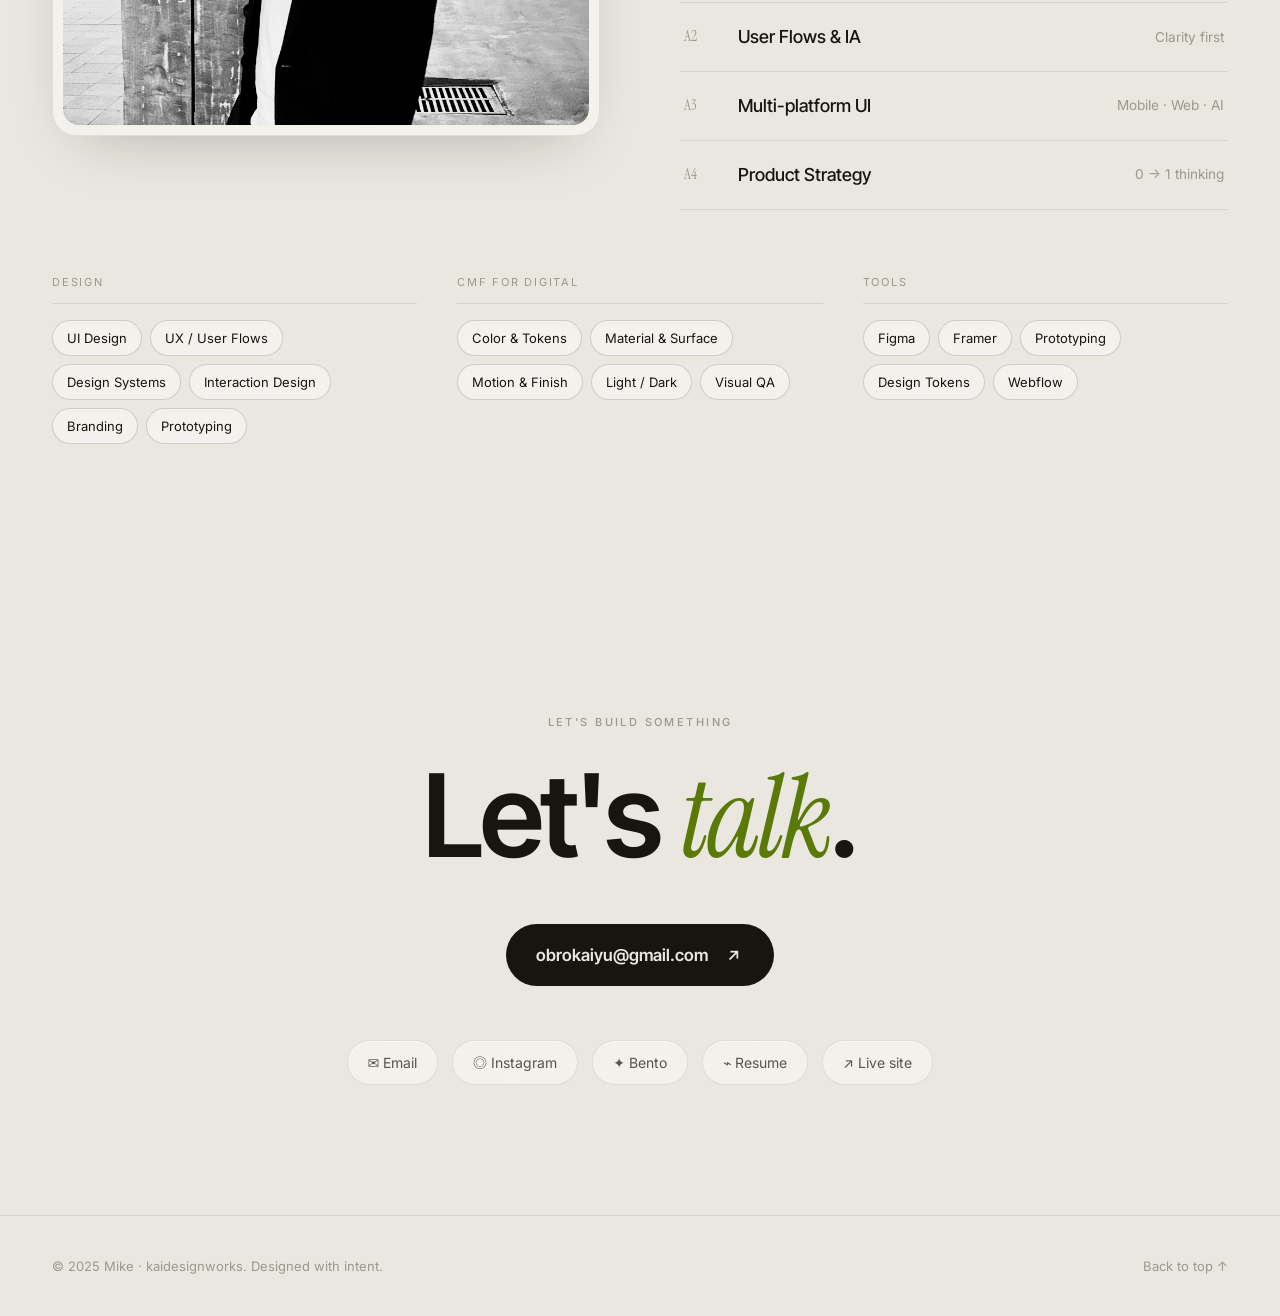
==== commit b38745da: "Add Qi Sports (奇体育) — third case study China-market all-sports live-streaming super app. Full case s" ====
--- a/index.html
+++ b/index.html
@@ -9,7 +9,7 @@
 <link rel="preconnect" href="https://fonts.googleapis.com" />
 <link rel="preconnect" href="https://fonts.gstatic.com" crossorigin />
 <link href="https://fonts.googleapis.com/css2?family=Instrument+Serif:ital@0;1&family=Inter:wght@300;400;500;600&family=Inter+Tight:wght@400;500;600;700&family=Noto+Sans+TC:wght@400;500;700&display=swap" rel="stylesheet" />
-<link rel="stylesheet" href="styles.css?v=4" />
+<link rel="stylesheet" href="styles.css?v=8" />
 </head>
 <body>
 
@@ -89,6 +89,20 @@
           <span class="arrow">↗</span>
         </div>
       </a>
+
+      <a class="card reveal-up" href="work/qi-sports.html">
+        <div class="card-cover">
+          <img src="assets/qisports-cover.png" alt="Qi Sports — China sports live-streaming super app" loading="lazy" />
+          <div class="badge"><span>Mobile + PC</span><span>Sports · Live</span><span>Design System</span></div>
+        </div>
+        <div class="card-info">
+          <div>
+            <div class="client">奇体育 · Qi Sports</div>
+            <h3>Qi Sports — live-streaming super app</h3>
+          </div>
+          <span class="arrow">↗</span>
+        </div>
+      </a>
     </div>
   </div>
 </section>
@@ -220,6 +234,6 @@
   </div>
 </footer>
 
-<script src="app.js?v=4"></script>
+<script src="app.js?v=8"></script>
 </body>
 </html>
--- a/styles.css
+++ b/styles.css
@@ -327,19 +327,43 @@
 .spec dt{color:var(--ink-faint);text-transform:uppercase;letter-spacing:.12em}
 .spec dd{color:var(--ink);font-weight:500}
 
+/* ---------- BRAND MARK EVOLUTION ---------- */
+.mark-grid{display:grid;grid-template-columns:repeat(3,1fr);gap:18px;margin-top:18px}
+@media(max-width:760px){.mark-grid{grid-template-columns:1fr}}
+.mark{border-radius:18px;overflow:hidden;background:var(--glass);-webkit-backdrop-filter:var(--glass-blur);backdrop-filter:var(--glass-blur);border:1px solid var(--line);box-shadow:var(--glass-shadow),inset 0 1px 0 var(--glass-border);transition:transform .4s var(--ease)}
+.mark:hover{transform:translateY(-4px)}
+.mark .img{aspect-ratio:4/3;background:#fff;display:grid;place-items:center;overflow:hidden}
+.mark .img.tone{background:#f1ede4}
+.mark .img.bright{background:#fff}
+.mark .img img{width:100%;height:100%;object-fit:cover;object-position:center}
+.mark .img img.contain{object-fit:contain;padding:24px}
+.mark .body{padding:18px 22px 22px}
+.mark .stage{font-family:"Instrument Serif";font-size:1.05rem;color:var(--accent-ink);letter-spacing:.04em}
+.mark h5{font-family:"Inter Tight";font-size:1.18rem;font-weight:600;letter-spacing:-.01em;margin:4px 0 8px}
+.mark p{color:var(--ink-dim);font-size:.92rem;line-height:1.55;margin:0}
+
 /* ---------- BEFORE / AFTER ---------- */
 .ba{position:relative;border-radius:var(--r);overflow:hidden;border:1px solid var(--line);box-shadow:var(--glass-shadow);user-select:none;-webkit-user-select:none;touch-action:none}
-.ba-frame{position:relative;aspect-ratio:16/9;background:var(--bg-soft)}
+.ba-frame{position:relative;aspect-ratio:690/1162;max-height:78vh;background:var(--bg-soft)}
 .ba-frame .layer{position:absolute;inset:0;display:grid;place-items:center;overflow:hidden}
 .ba-frame .layer.after{clip-path:inset(0 0 0 50%)}
 .ba-frame .layer img{width:100%;height:100%;object-fit:cover}
 .ba-frame .layer .wf{width:100%;height:100%;background:#f3efe6;display:grid;place-items:center;position:relative}
-.ba-frame .layer .wf .wf-phone{width:34%;max-width:240px;aspect-ratio:9/19;border-radius:24px;border:2px solid #16150f;background:#fff;padding:14px;display:flex;flex-direction:column;gap:8px}
-.ba-frame .layer .wf .ln{height:9px;border-radius:4px;background:#d6d2c9}
-.ba-frame .layer .wf .ln.sh{width:42%}.ba-frame .layer .wf .ln.md{width:68%}.ba-frame .layer .wf .ln.lg{width:90%}
-.ba-frame .layer .wf .grid4{display:grid;grid-template-columns:repeat(4,1fr);gap:6px;margin-top:6px}
-.ba-frame .layer .wf .grid4 div{height:22px;border-radius:6px;background:#dcd7cb}
+.ba-frame .layer .wf .wf-phone{width:82%;max-width:420px;aspect-ratio:690/1162;border-radius:34px;border:2px solid #16150f;background:#fff;padding:18px 16px;display:flex;flex-direction:column;gap:12px;position:relative}
+.ba-frame .layer .wf .wf-phone::before{content:"";position:absolute;top:10px;left:50%;transform:translateX(-50%);width:90px;height:10px;border-radius:6px;background:#16150f;opacity:.85}
+.ba-frame .layer .wf .row{display:flex;align-items:center;gap:10px;margin-top:10px}
+.ba-frame .layer .wf .row .ln{height:9px;border-radius:4px;background:#d6d2c9}
+.ba-frame .layer .wf .row .ln.sh{width:36px}
+.ba-frame .layer .wf .row .ln.md{flex:1;max-width:120px}
+.ba-frame .layer .wf .dates{display:grid;grid-template-columns:repeat(5,1fr);gap:6px;margin-top:6px}
+.ba-frame .layer .wf .dates div{aspect-ratio:1/1.2;border-radius:8px;background:#e7e3d8;border:1px solid #d6d2c9}
+.ba-frame .layer .wf .dates div.on{background:#f5d6c0;border-color:#16150f}
+.ba-frame .layer .wf .sect{height:8px;width:60%;border-radius:4px;background:#d6d2c9;margin-top:8px}
+.ba-frame .layer .wf .slots{display:grid;grid-template-columns:repeat(4,1fr);gap:6px;margin-top:4px}
+.ba-frame .layer .wf .slots div{aspect-ratio:2/1;border-radius:6px;background:#ecebe5}
+.ba-frame .layer .wf .slots div.on{background:#16150f}
 .ba-frame .layer .wf .btn{margin-top:auto;height:30px;border-radius:8px;background:#16150f}
+.ba-frame .layer .wf .cancel{height:8px;width:40%;border-radius:4px;background:#d6d2c9;margin:8px auto 0}
 .ba-divider{position:absolute;top:0;bottom:0;left:50%;width:2px;background:rgba(255,255,255,.85);box-shadow:0 0 0 1px rgba(20,18,12,.2),0 0 30px rgba(20,18,12,.25);transform:translateX(-50%);cursor:ew-resize}
 .ba-handle{position:absolute;top:50%;left:50%;transform:translate(-50%,-50%);width:44px;height:44px;border-radius:50%;background:var(--surface);border:1px solid var(--line-strong);box-shadow:0 8px 20px -8px rgba(20,18,12,.4);display:grid;place-items:center;font-family:"Inter Tight";font-weight:600;font-size:14px;color:var(--ink);cursor:ew-resize}
 .ba-handle::before,.ba-handle::after{content:"";width:0;height:0;border-style:solid;position:absolute;top:50%;transform:translateY(-50%)}
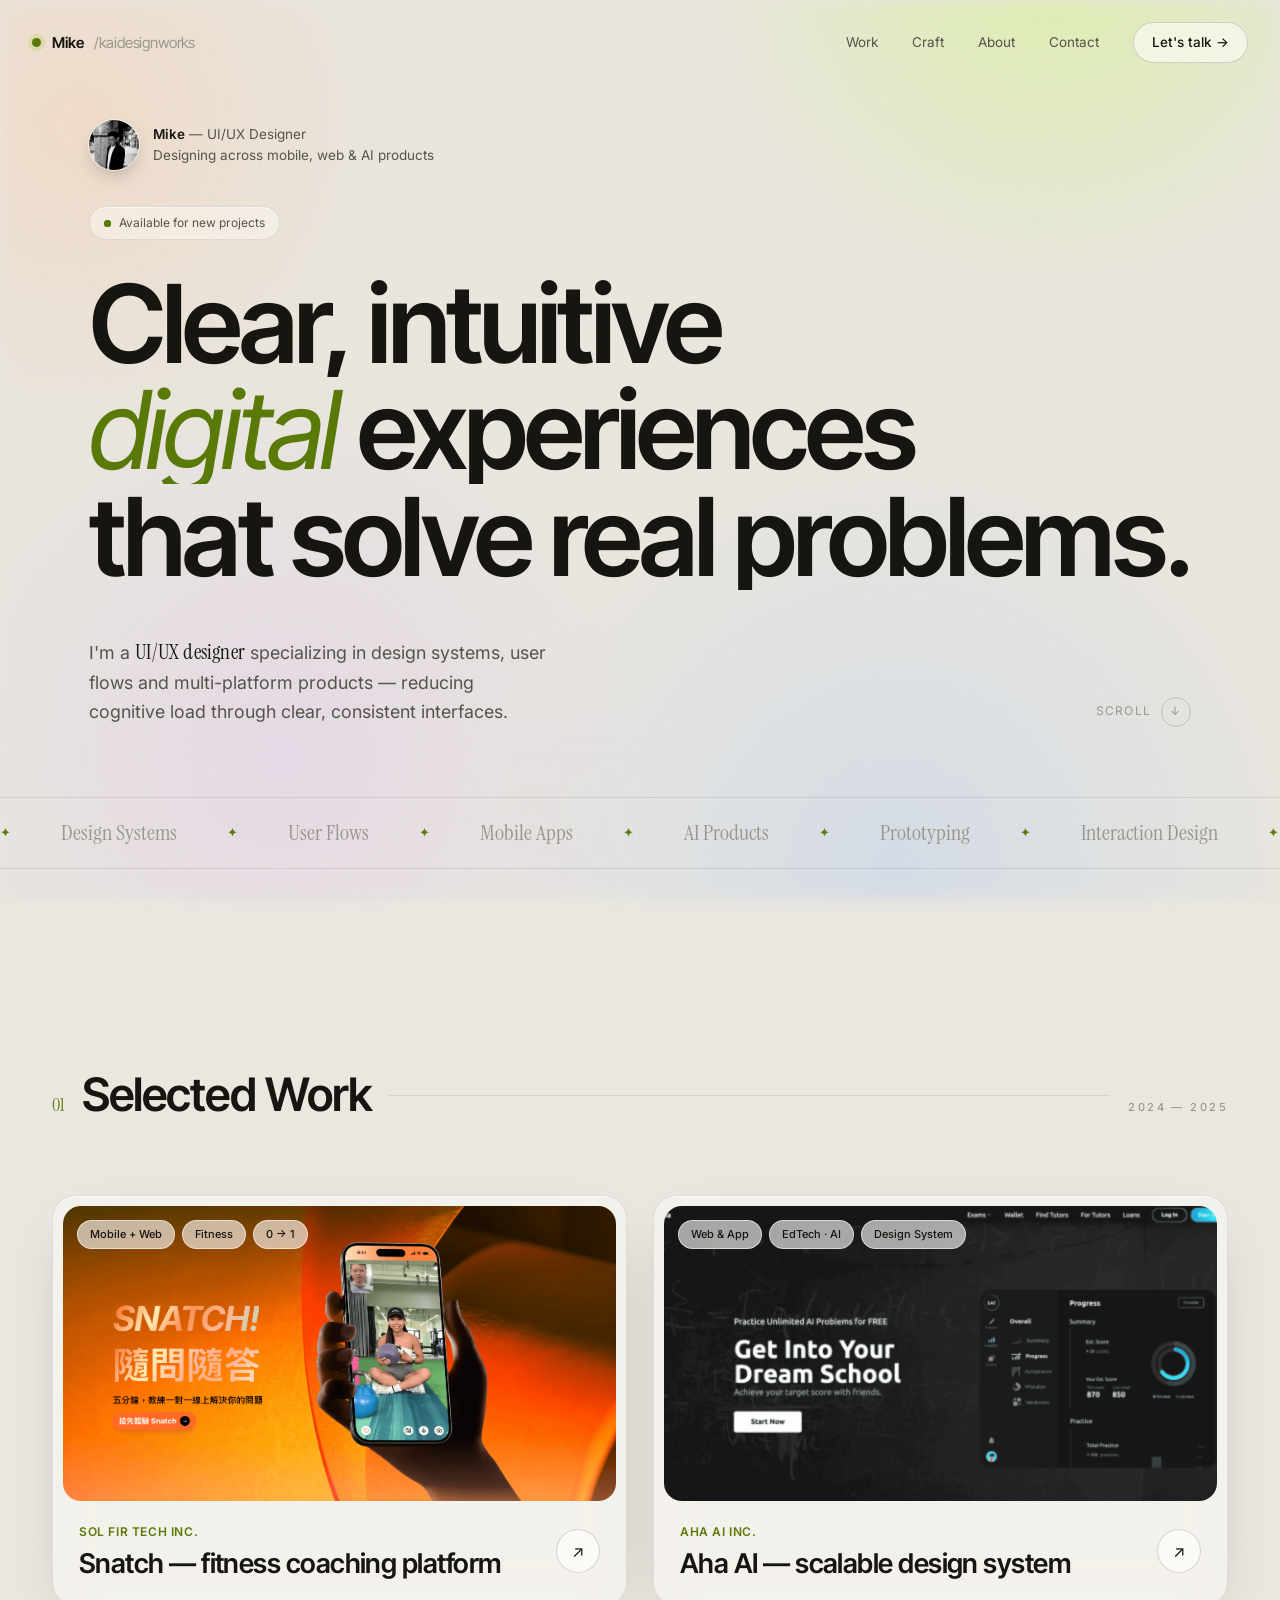
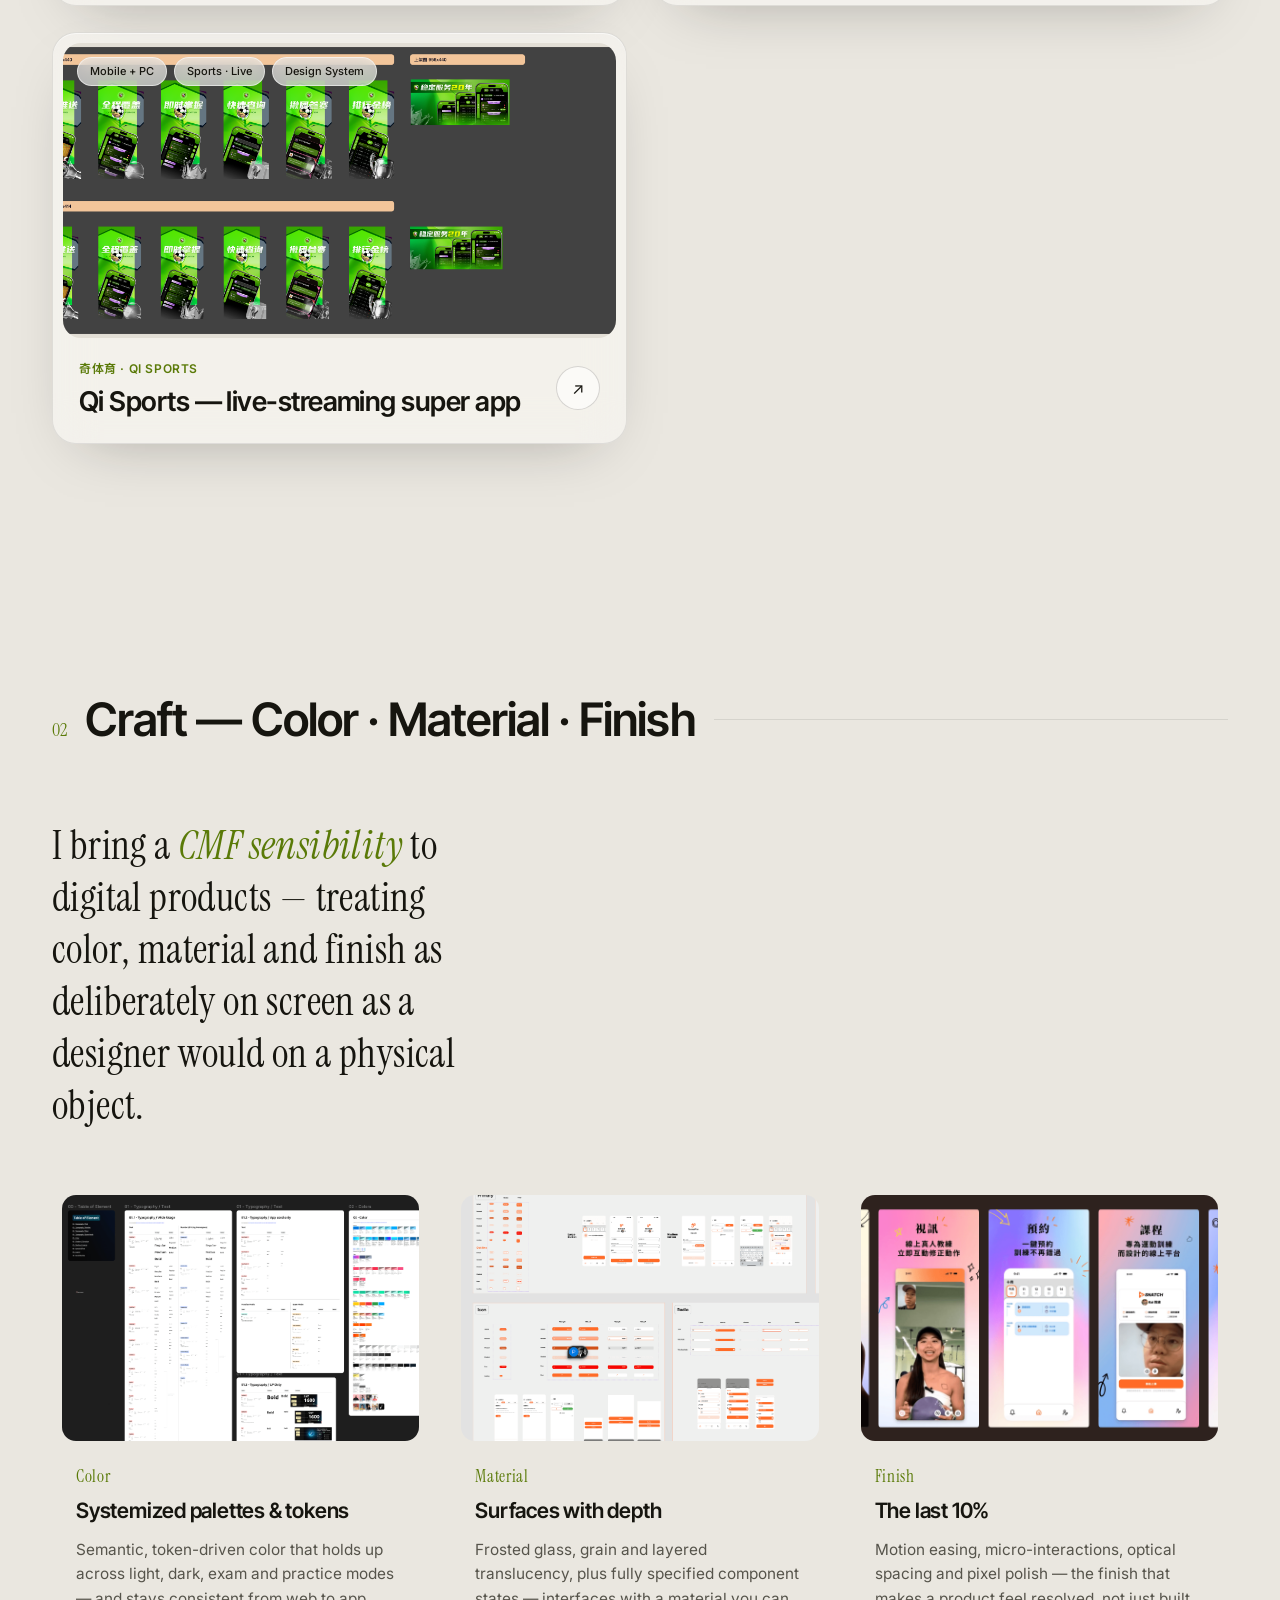
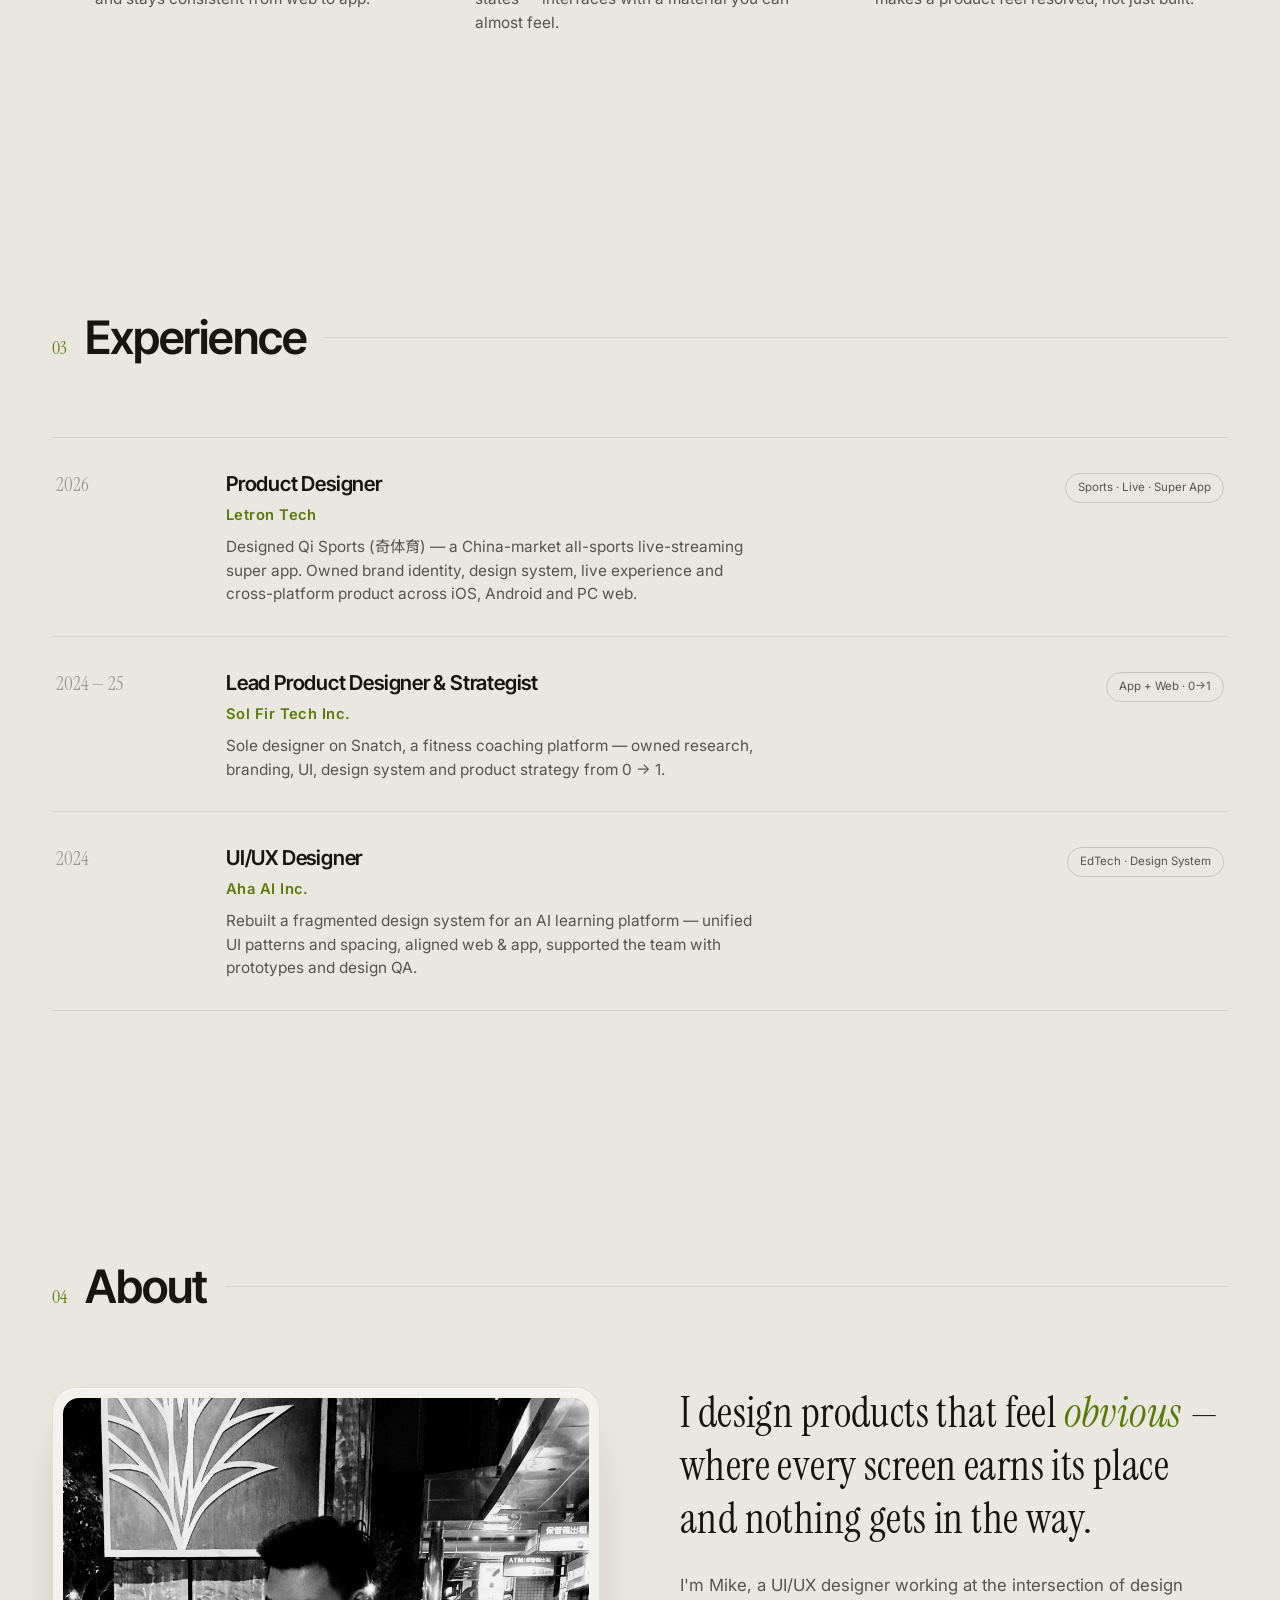
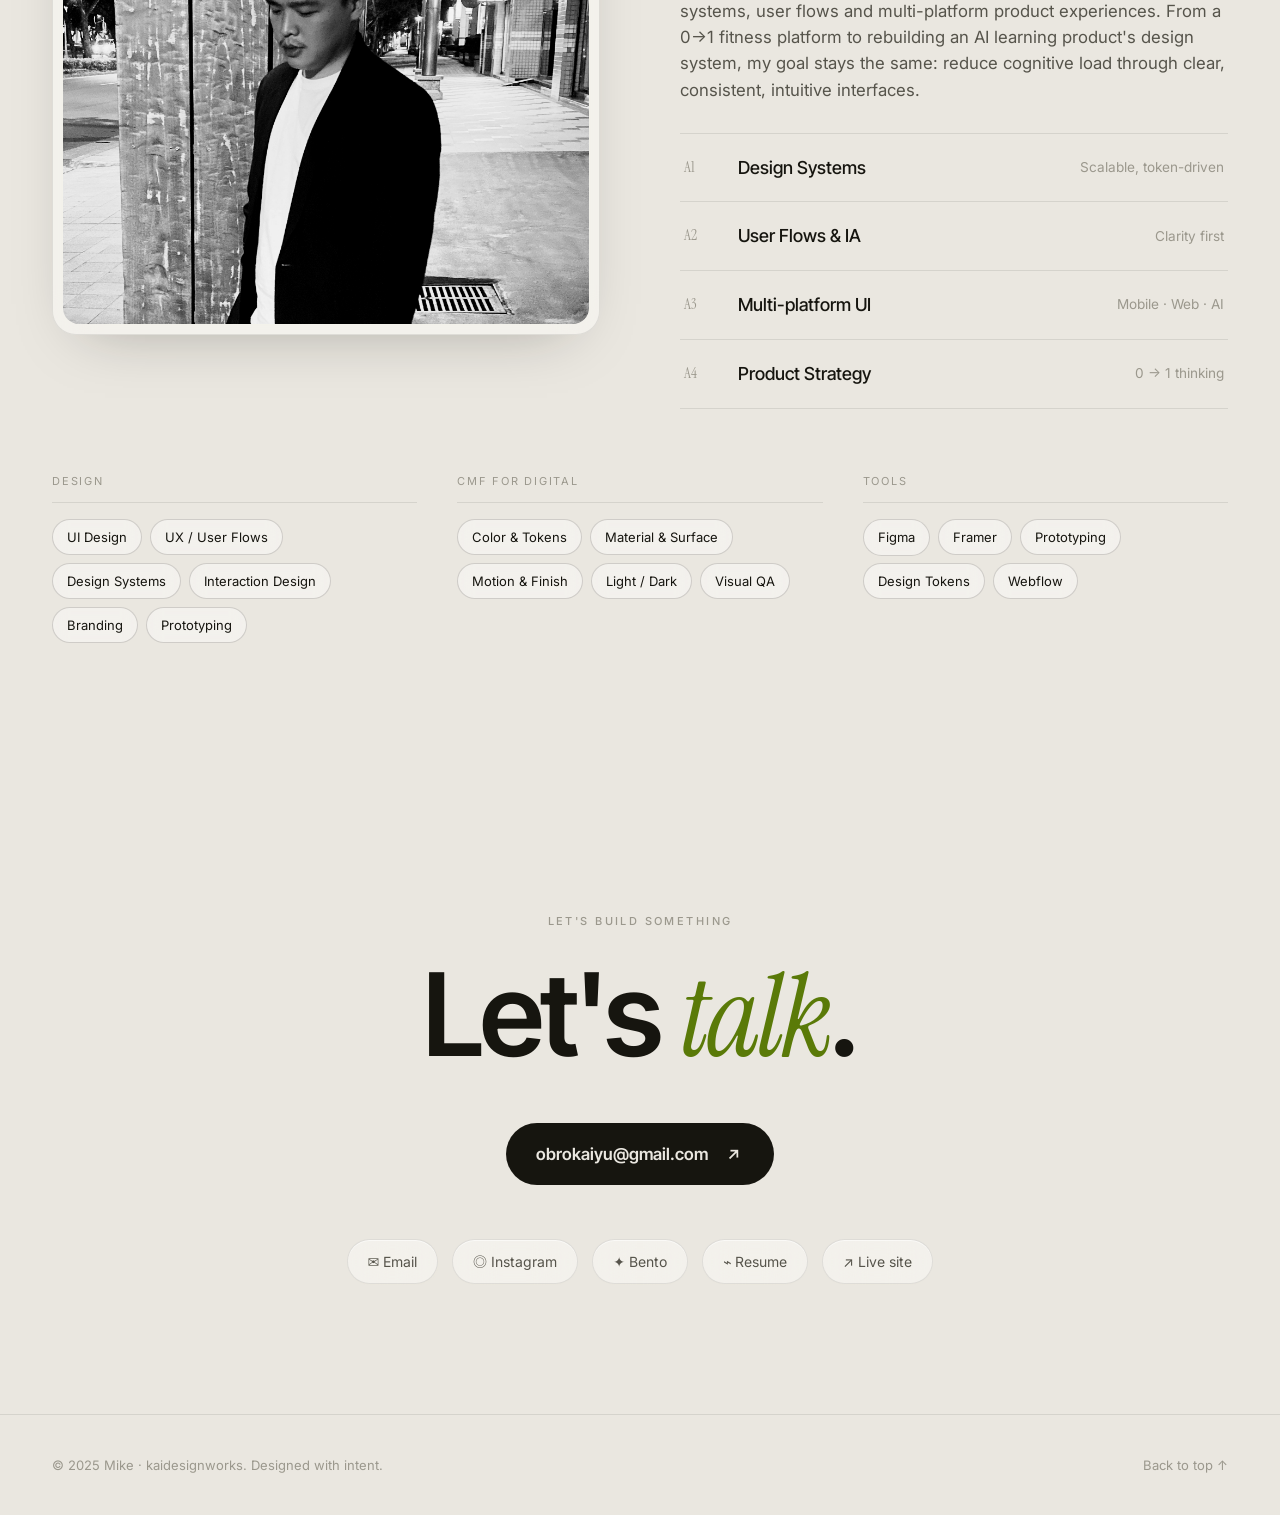
==== commit b57eb9df: "Add Letron Tech (2026) experience; Qi Sports timeline to 2026 - Experience timeline now leads with L" ====
--- a/index.html
+++ b/index.html
@@ -150,6 +150,15 @@
     <div class="sec-head reveal-up"><span class="num">03</span><h2>Experience</h2><span class="line"></span></div>
     <div class="exp reveal-up">
       <div class="exp-row">
+        <div class="exp-yr">2026</div>
+        <div class="exp-main">
+          <div class="role">Product Designer</div>
+          <div class="co">Letron Tech</div>
+          <div class="desc">Designed Qi Sports (奇体育) — a China-market all-sports live-streaming super app. Owned brand identity, design system, live experience and cross-platform product across iOS, Android and PC web.</div>
+        </div>
+        <span class="exp-tag">Sports · Live · Super App</span>
+      </div>
+      <div class="exp-row">
         <div class="exp-yr">2024 — 25</div>
         <div class="exp-main">
           <div class="role">Lead Product Designer &amp; Strategist</div>
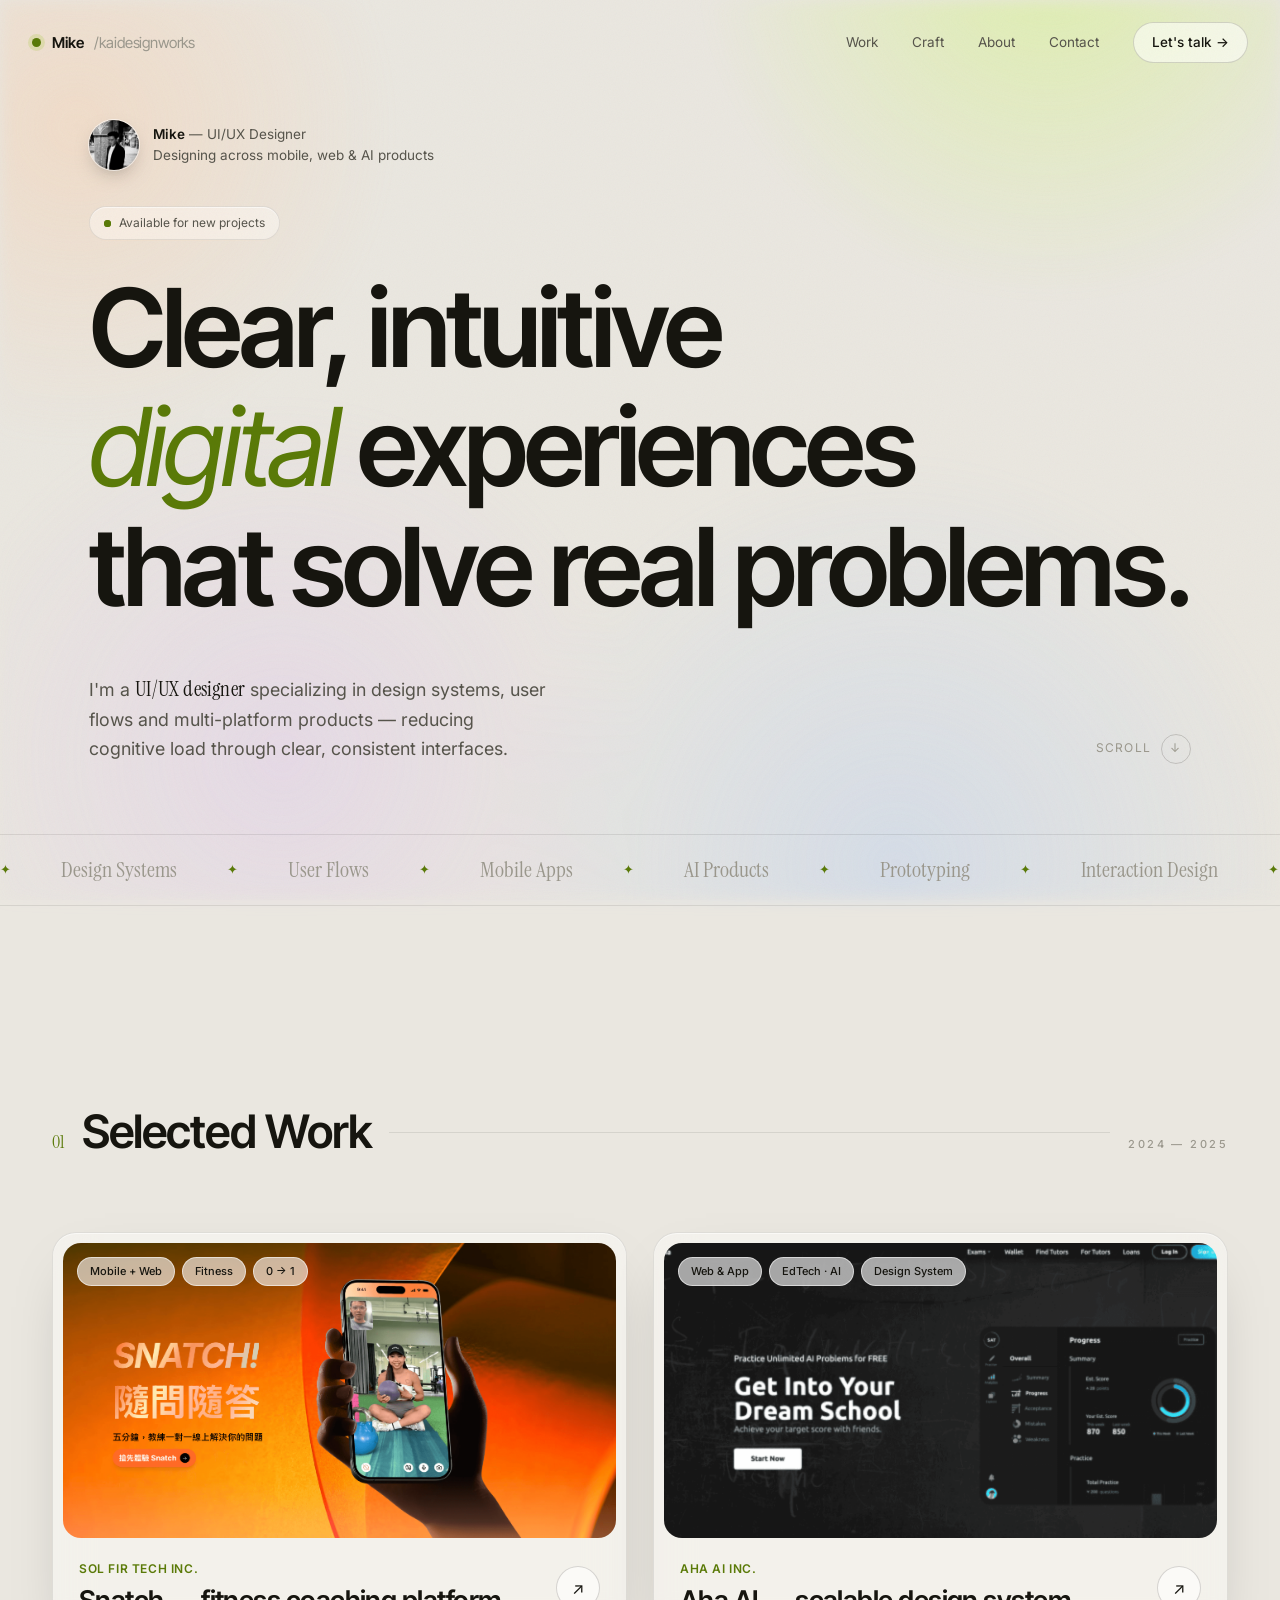
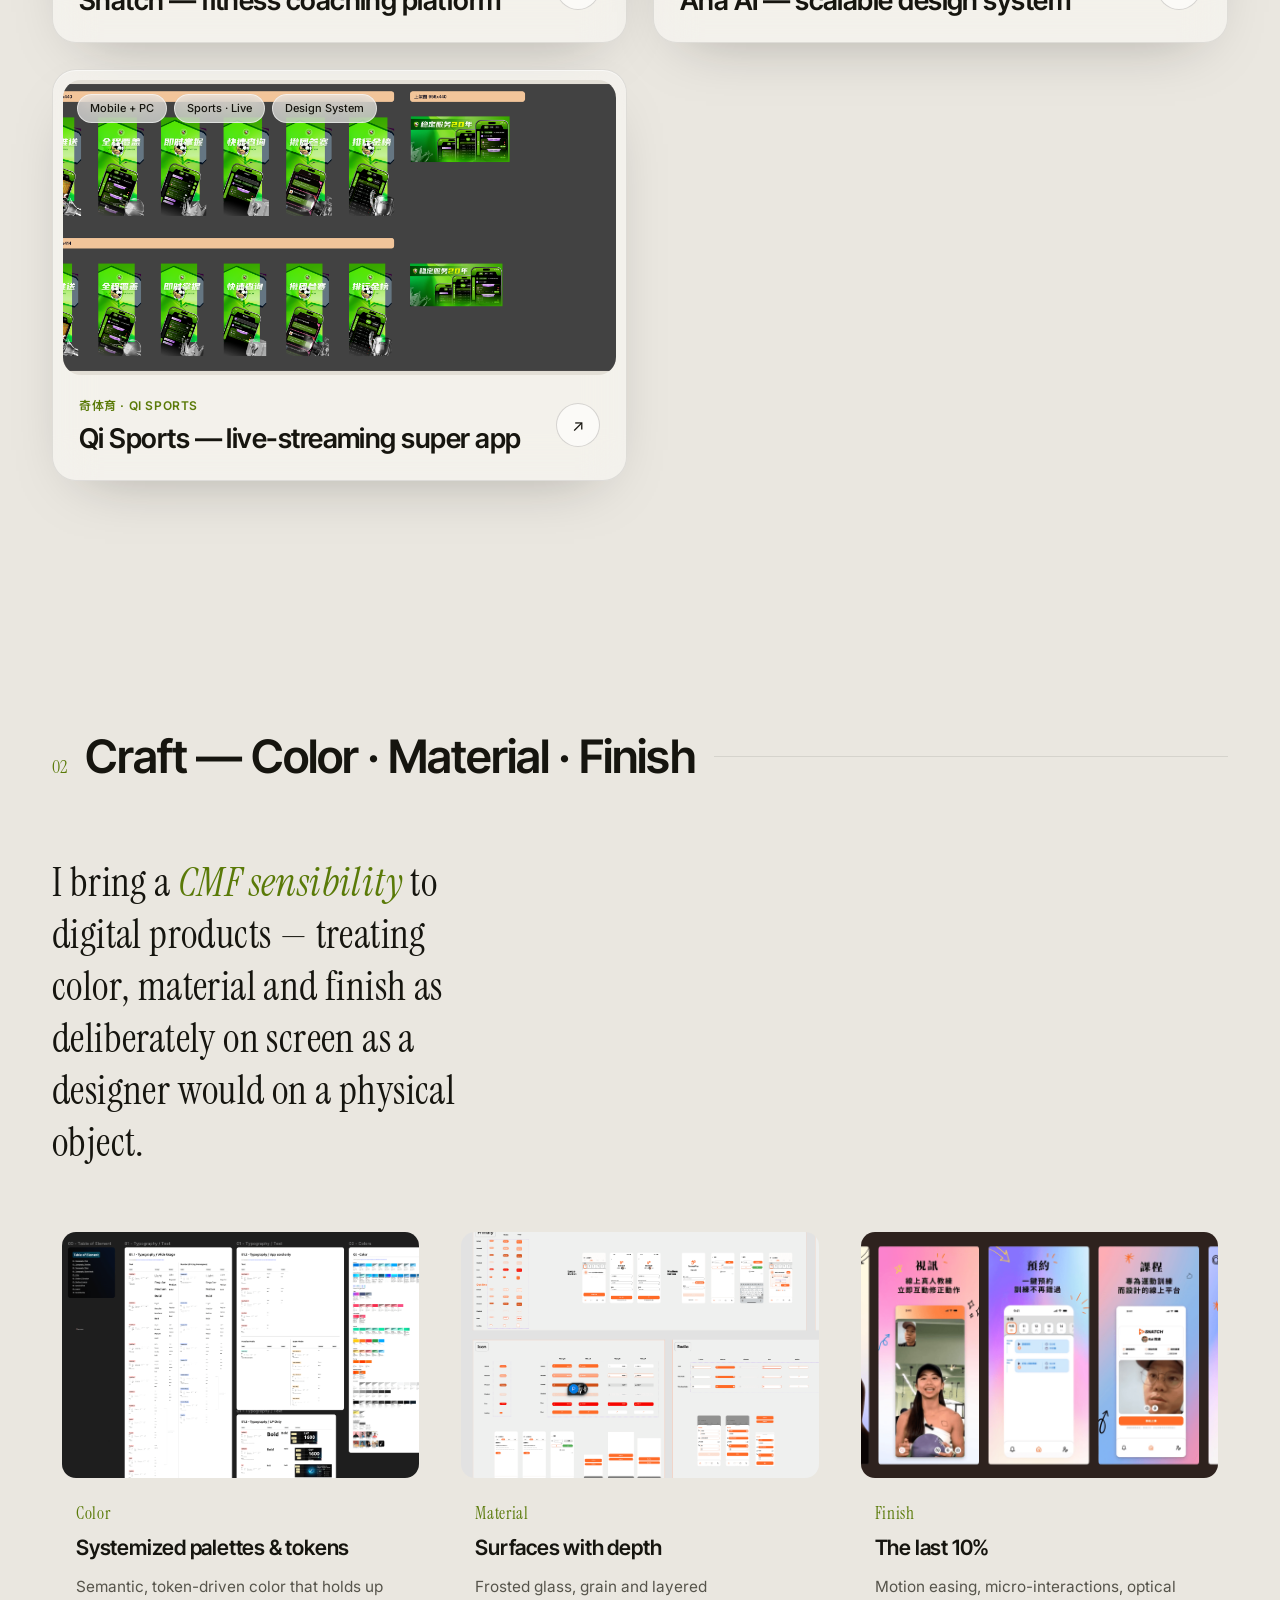
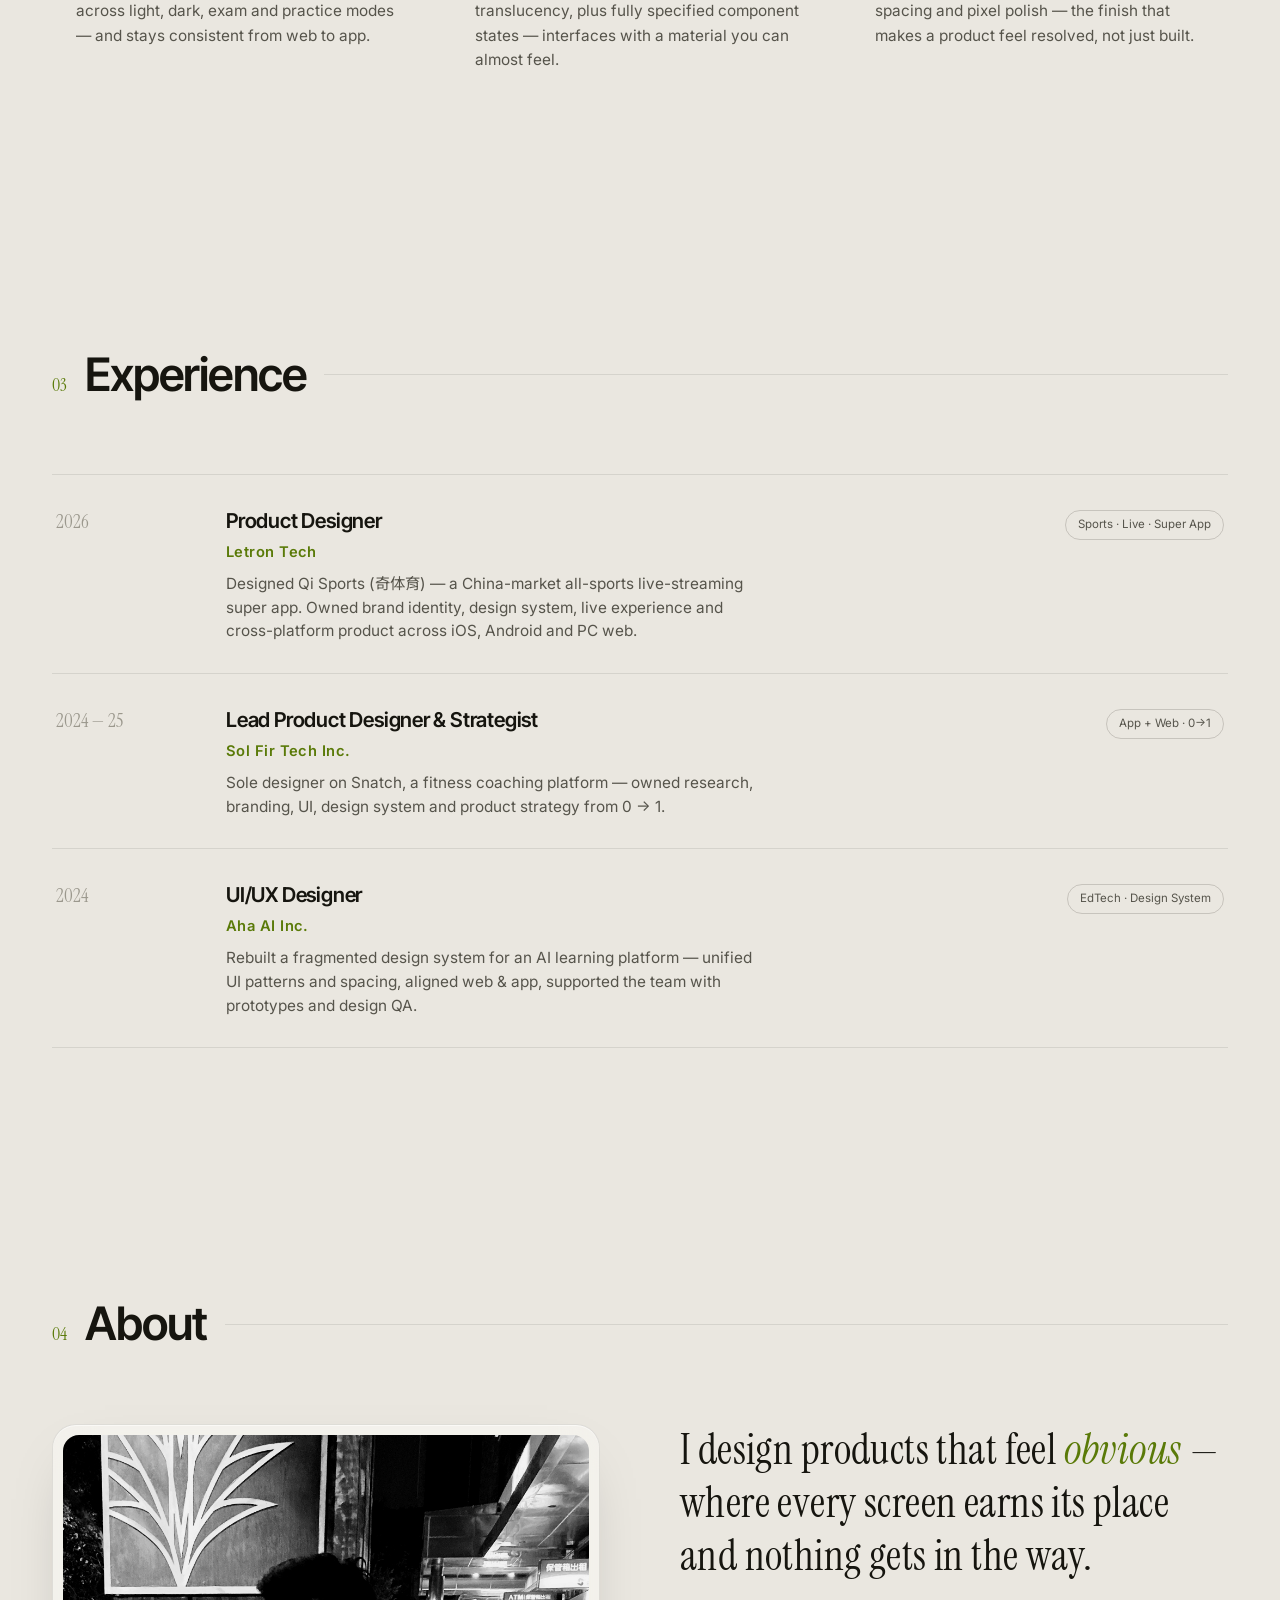
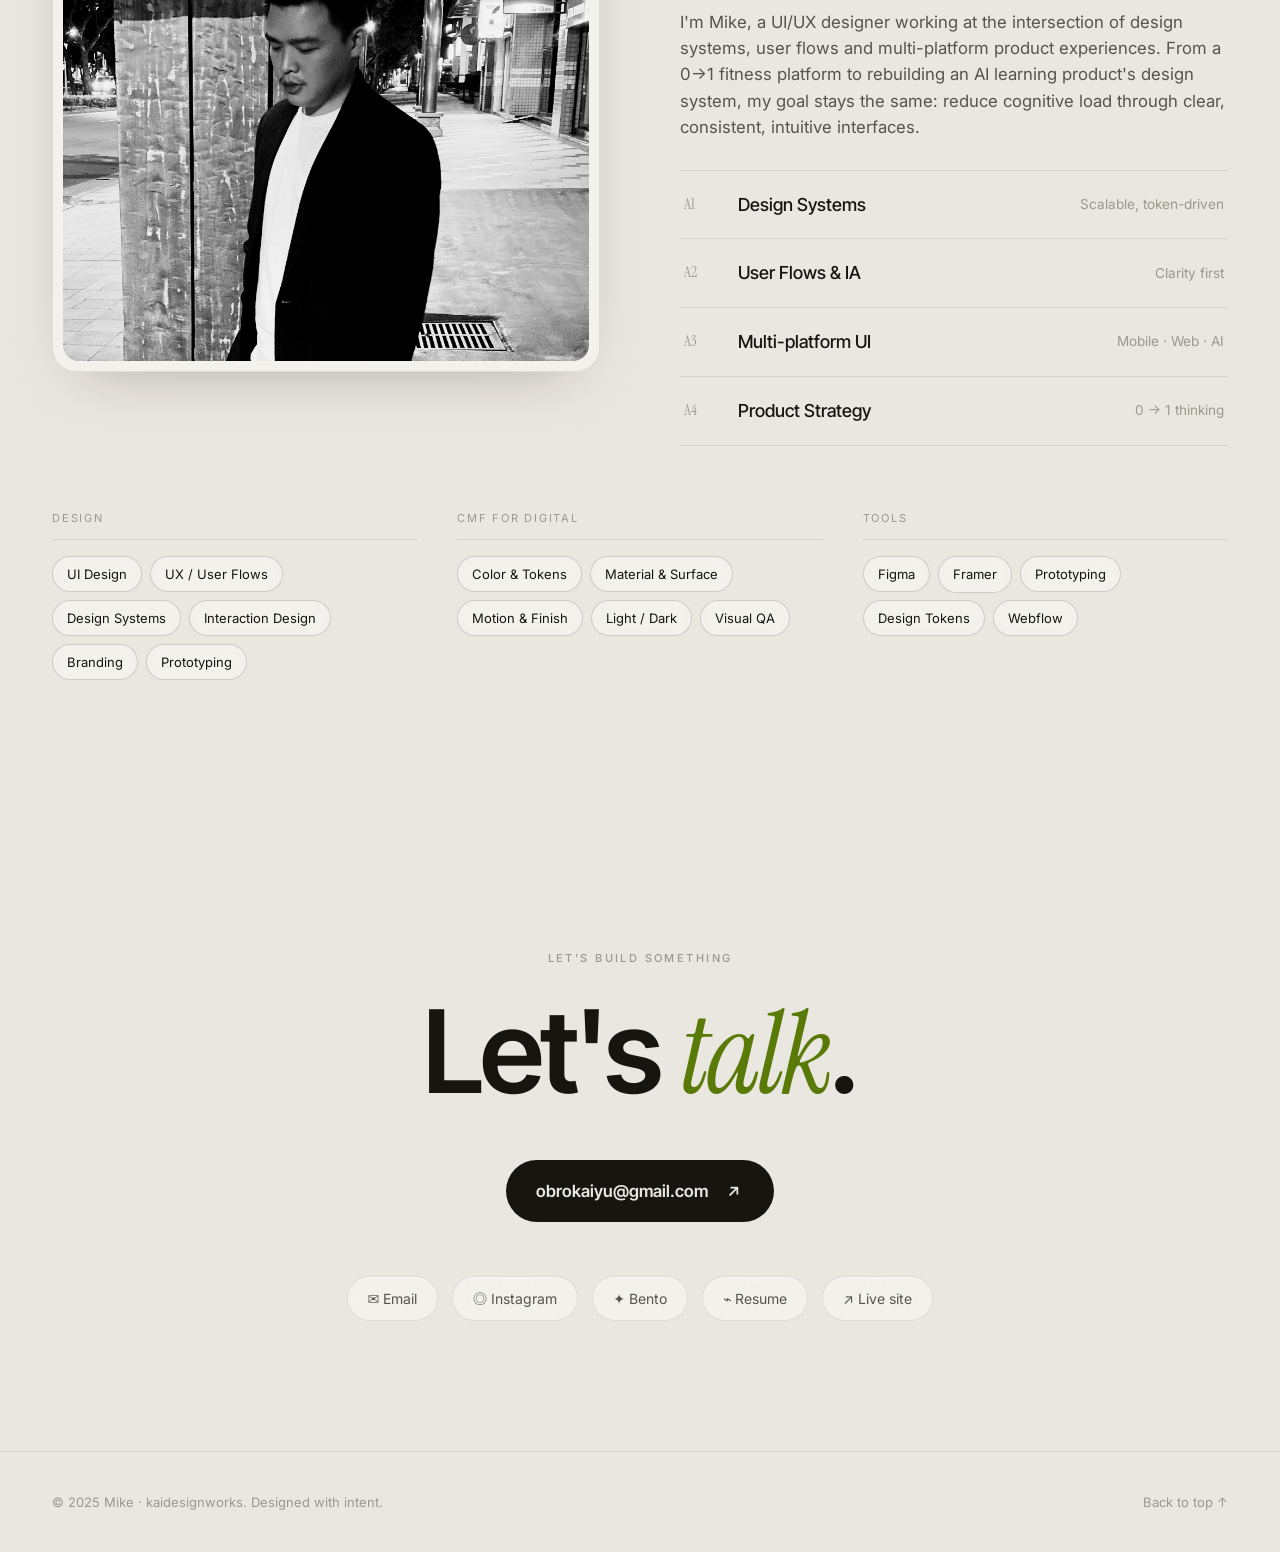
==== commit 2a6d7c0d: "Fix hero italic descender clipping ('digital' g) Loosen hero title line-height (0.98 → 1.04) and add" ====
--- a/index.html
+++ b/index.html
@@ -9,7 +9,7 @@
 <link rel="preconnect" href="https://fonts.googleapis.com" />
 <link rel="preconnect" href="https://fonts.gstatic.com" crossorigin />
 <link href="https://fonts.googleapis.com/css2?family=Instrument+Serif:ital@0;1&family=Inter:wght@300;400;500;600&family=Inter+Tight:wght@400;500;600;700&family=Noto+Sans+TC:wght@400;500;700&display=swap" rel="stylesheet" />
-<link rel="stylesheet" href="styles.css?v=8" />
+<link rel="stylesheet" href="styles.css?v=9" />
 </head>
 <body>
 
--- a/styles.css
+++ b/styles.css
@@ -99,8 +99,8 @@
 .status .pulse{width:7px;height:7px;border-radius:50%;background:var(--accent-ink);position:relative}
 .status .pulse::after{content:"";position:absolute;inset:0;border-radius:50%;background:var(--accent-ink);animation:pulse 2s infinite}
 @keyframes pulse{0%{transform:scale(1);opacity:.6}100%{transform:scale(3);opacity:0}}
-h1.hero-title{font-size:clamp(2.9rem,8.5vw,7.6rem);line-height:.98;letter-spacing:-.035em;font-weight:600;font-family:"Inter Tight"}
-h1.hero-title .ln{display:block;overflow:hidden}
+h1.hero-title{font-size:clamp(2.9rem,8.5vw,7.6rem);line-height:1.04;letter-spacing:-.035em;font-weight:600;font-family:"Inter Tight"}
+h1.hero-title .ln{display:block;overflow:hidden;padding:.02em .06em .16em;margin:-.02em -.06em -.12em}
 h1.hero-title em{font-style:italic;font-weight:400;color:var(--accent-ink)}
 .hero-title .reveal{display:inline-block;transform:translateY(105%);transition:transform 1s var(--ease)}
 .loaded .hero-title .reveal{transform:translateY(0)}
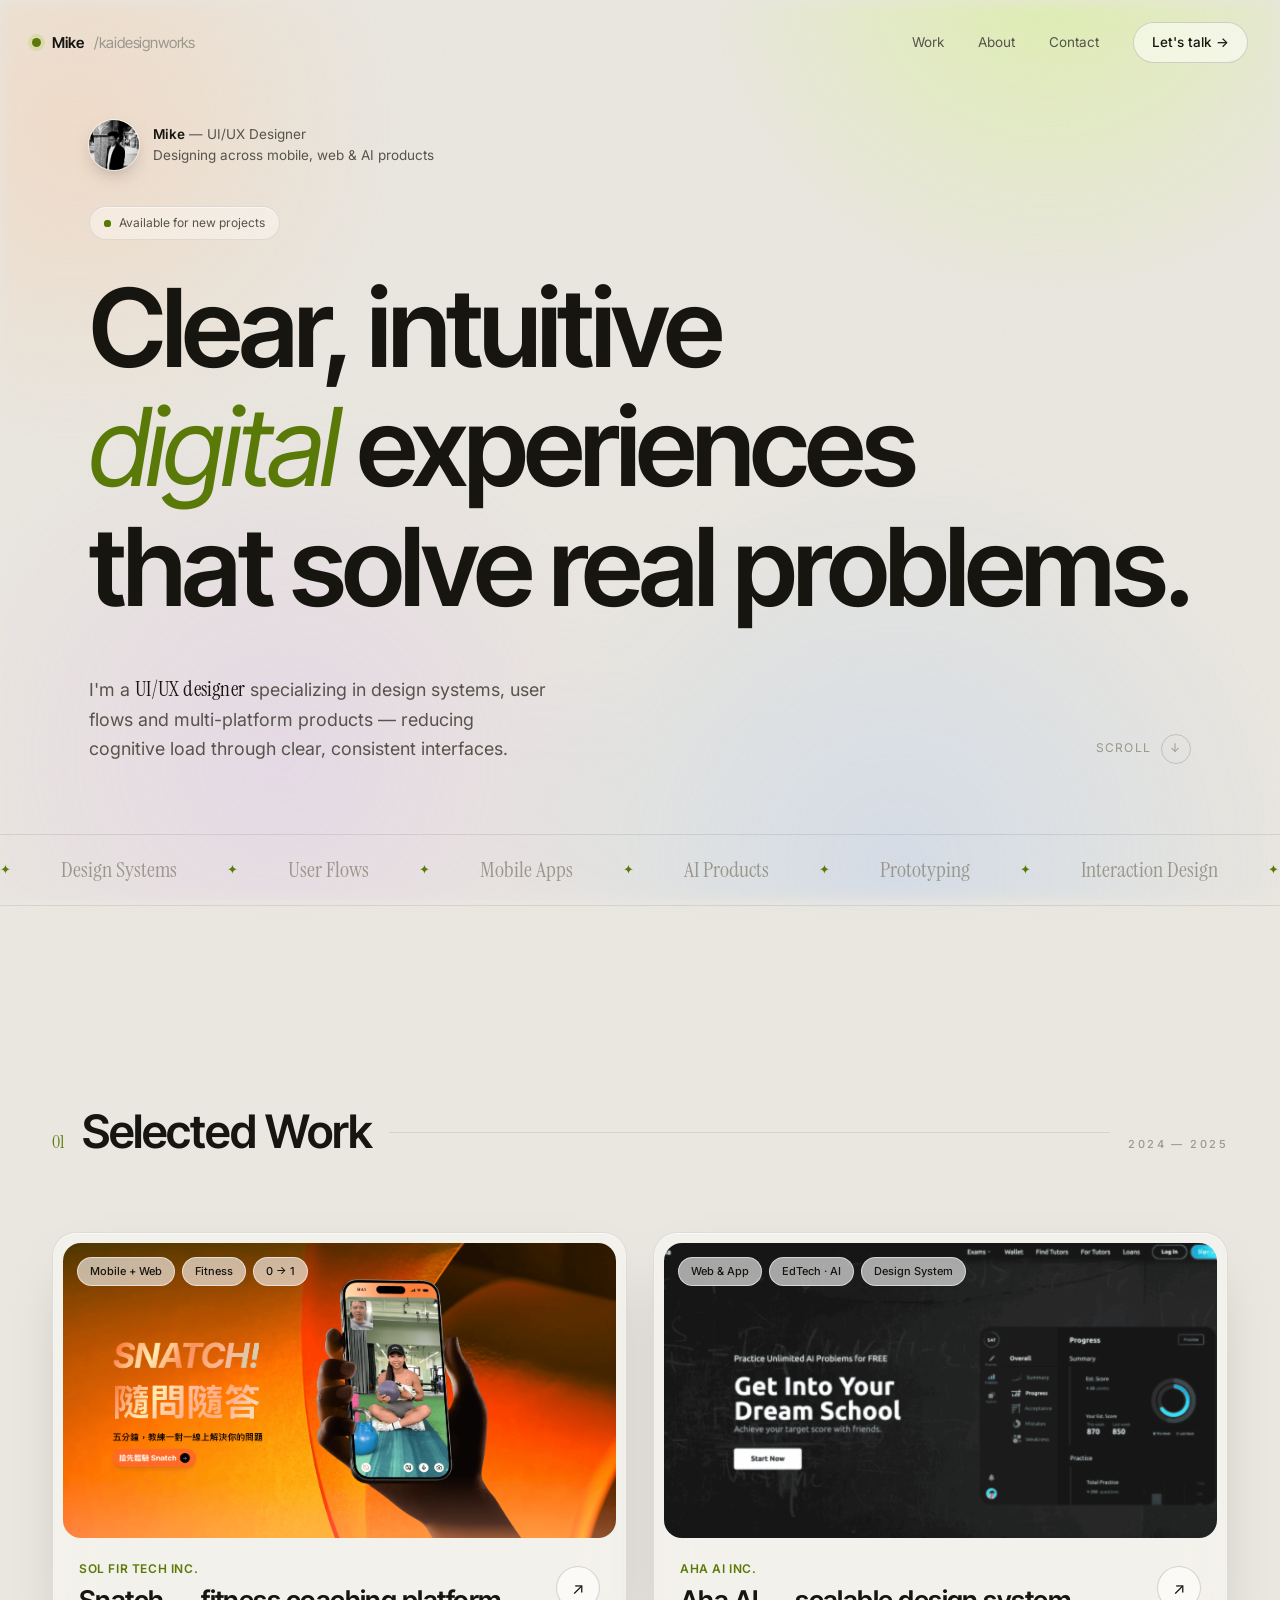
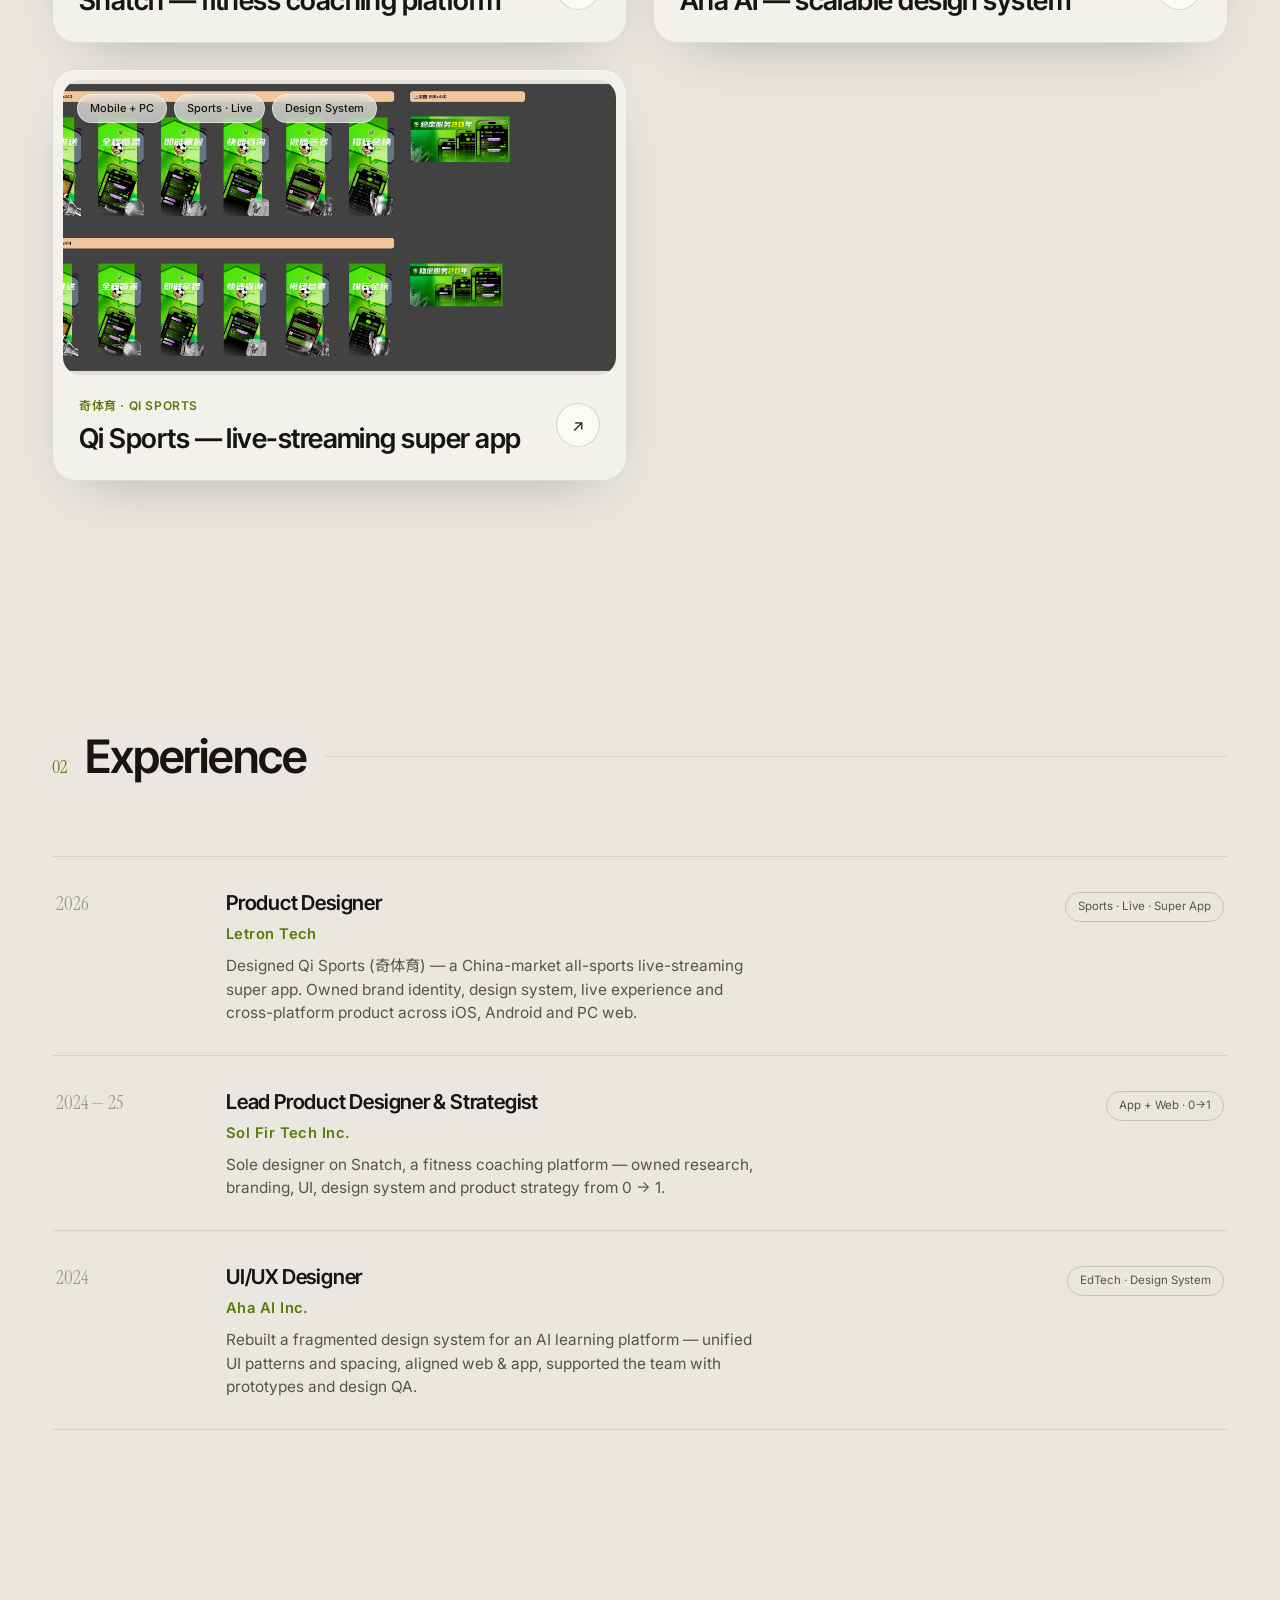
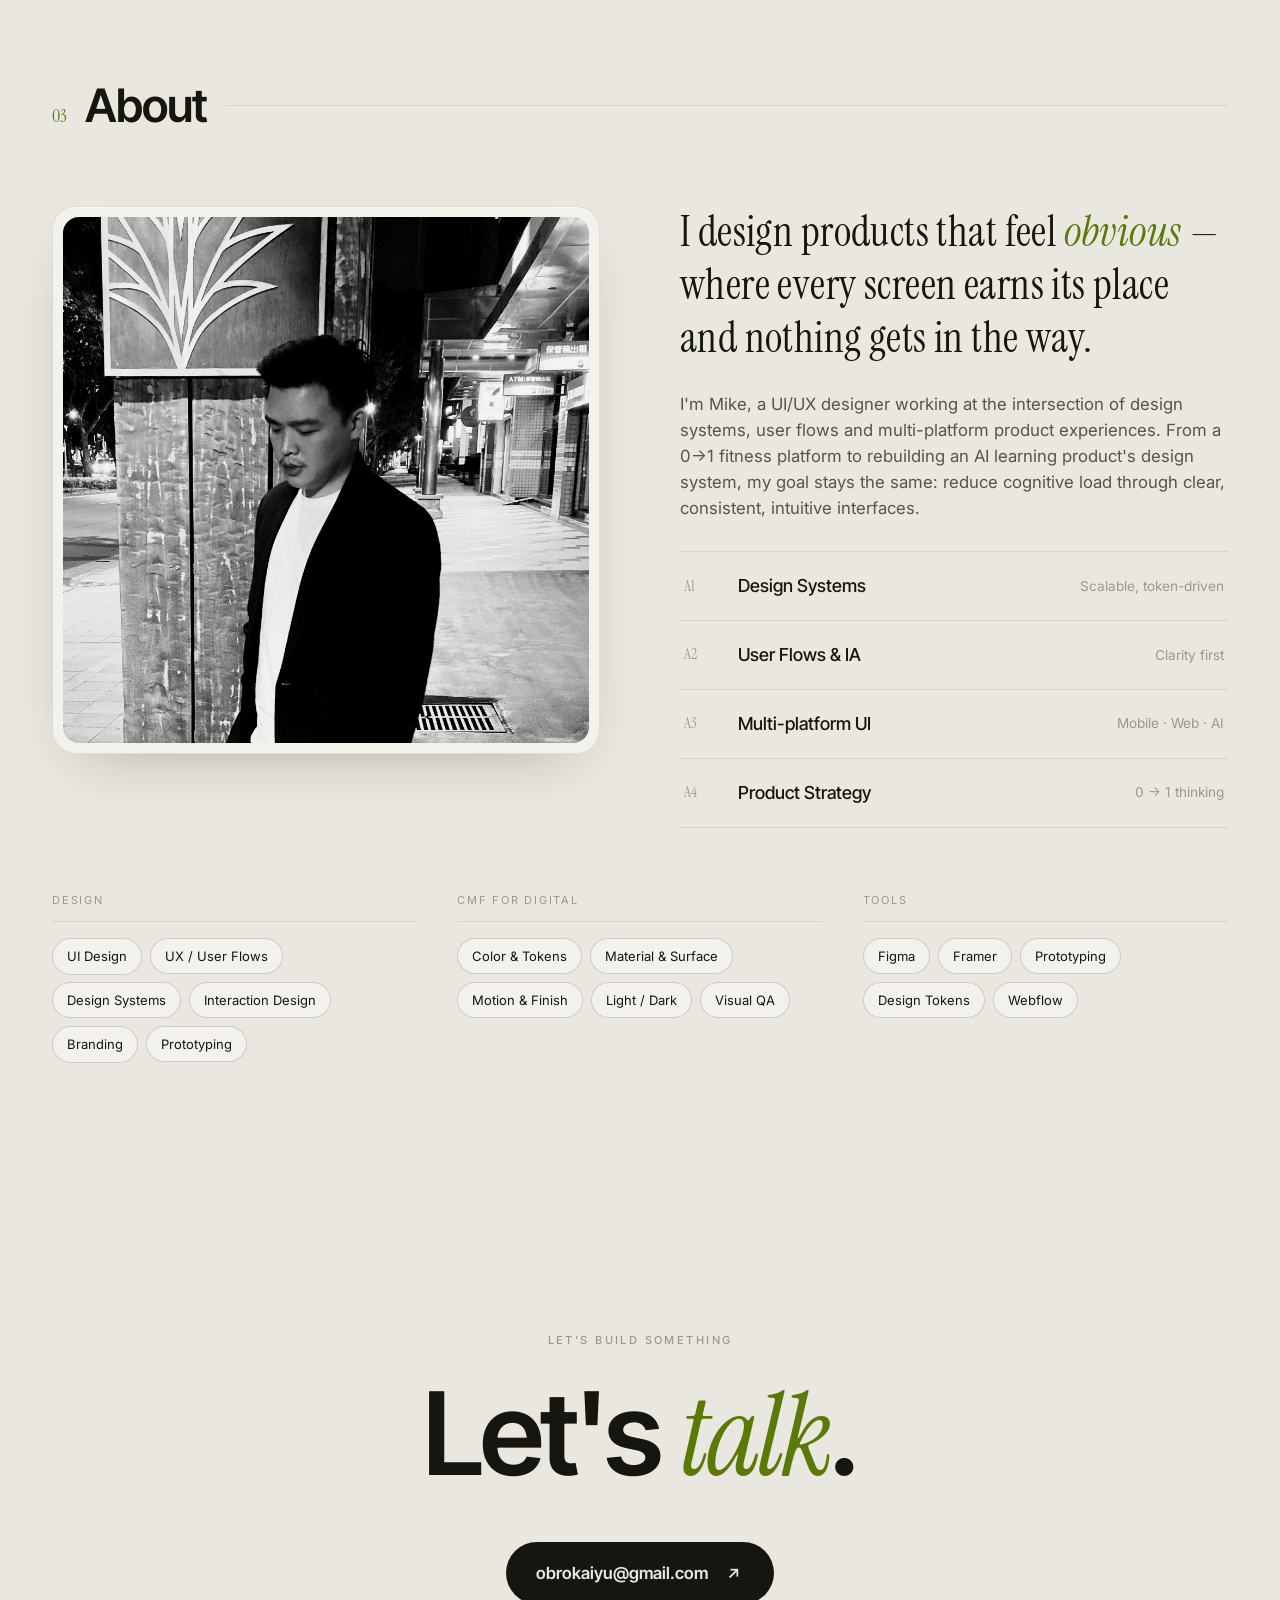
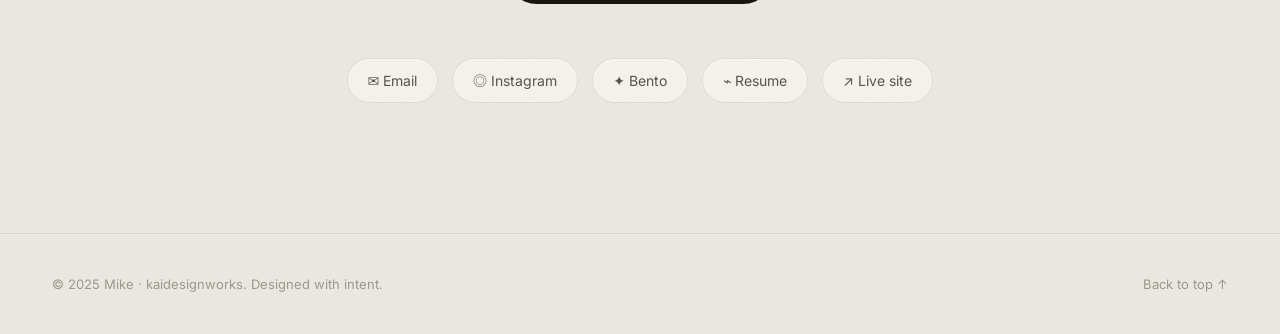
==== commit a41dec46: "Remove Craft (CMF) section from homepage Drop the 02 Craft block and its nav link; renumber Experien" ====
--- a/index.html
+++ b/index.html
@@ -9,7 +9,7 @@
 <link rel="preconnect" href="https://fonts.googleapis.com" />
 <link rel="preconnect" href="https://fonts.gstatic.com" crossorigin />
 <link href="https://fonts.googleapis.com/css2?family=Instrument+Serif:ital@0;1&family=Inter:wght@300;400;500;600&family=Inter+Tight:wght@400;500;600;700&family=Noto+Sans+TC:wght@400;500;700&display=swap" rel="stylesheet" />
-<link rel="stylesheet" href="styles.css?v=9" />
+<link rel="stylesheet" href="styles.css?v=10" />
 </head>
 <body>
 
@@ -17,7 +17,6 @@
   <a href="#top" class="brand"><span class="dot"></span> Mike<span style="color:var(--ink-faint);font-weight:400">/kaidesignworks</span></a>
   <div class="navlinks">
     <a href="#work" class="hide-sm">Work</a>
-    <a href="#craft" class="hide-sm">Craft</a>
     <a href="#about" class="hide-sm">About</a>
     <a href="#contact" class="hide-sm">Contact</a>
     <a href="#contact" class="nav-cta">Let's talk →</a>
@@ -107,47 +106,10 @@
   </div>
 </section>
 
-<!-- CRAFT -->
-<section id="craft">
-  <div class="wrap">
-    <div class="sec-head reveal-up">
-      <span class="num">02</span><h2>Craft — Color · Material · Finish</h2><span class="line"></span>
-    </div>
-    <p class="craft-lead reveal-up">I bring a <em>CMF sensibility</em> to digital products — treating color, material and finish as deliberately on screen as a designer would on a physical object.</p>
-
-    <div class="cmf-grid">
-      <article class="cmf-card reveal-up">
-        <div class="cmf-media"><img src="assets/RA5hIZefcyns3awR9DeeZPEBX0U.png" alt="Color system" loading="lazy"></div>
-        <div class="cmf-body">
-          <span class="cmf-letter">Color</span>
-          <h4>Systemized palettes &amp; tokens</h4>
-          <p>Semantic, token-driven color that holds up across light, dark, exam and practice modes — and stays consistent from web to app.</p>
-        </div>
-      </article>
-      <article class="cmf-card reveal-up">
-        <div class="cmf-media"><img src="assets/cLK258D6YqwUDTfECio7tyfwgw.png" alt="Material & component system" loading="lazy"></div>
-        <div class="cmf-body">
-          <span class="cmf-letter">Material</span>
-          <h4>Surfaces with depth</h4>
-          <p>Frosted glass, grain and layered translucency, plus fully specified component states — interfaces with a material you can almost feel.</p>
-        </div>
-      </article>
-      <article class="cmf-card reveal-up">
-        <div class="cmf-media"><img src="assets/TZ0iFII5TtmM5udw96dNs3Cw.png" alt="Finish — polished final screens" loading="lazy"></div>
-        <div class="cmf-body">
-          <span class="cmf-letter">Finish</span>
-          <h4>The last 10%</h4>
-          <p>Motion easing, micro-interactions, optical spacing and pixel polish — the finish that makes a product feel resolved, not just built.</p>
-        </div>
-      </article>
-    </div>
-  </div>
-</section>
-
 <!-- EXPERIENCE -->
 <section id="experience">
   <div class="wrap">
-    <div class="sec-head reveal-up"><span class="num">03</span><h2>Experience</h2><span class="line"></span></div>
+    <div class="sec-head reveal-up"><span class="num">02</span><h2>Experience</h2><span class="line"></span></div>
     <div class="exp reveal-up">
       <div class="exp-row">
         <div class="exp-yr">2026</div>
@@ -184,7 +146,7 @@
 <!-- ABOUT -->
 <section id="about">
   <div class="wrap">
-    <div class="sec-head reveal-up"><span class="num">04</span><h2>About</h2><span class="line"></span></div>
+    <div class="sec-head reveal-up"><span class="num">03</span><h2>About</h2><span class="line"></span></div>
     <div class="about-grid">
       <div class="about-photo reveal-up"><img src="assets/fd0DB4EAaaF1C4bF3Nsr1J6JQ.jpg" alt="Mike — UI/UX designer"></div>
       <div class="reveal-up">
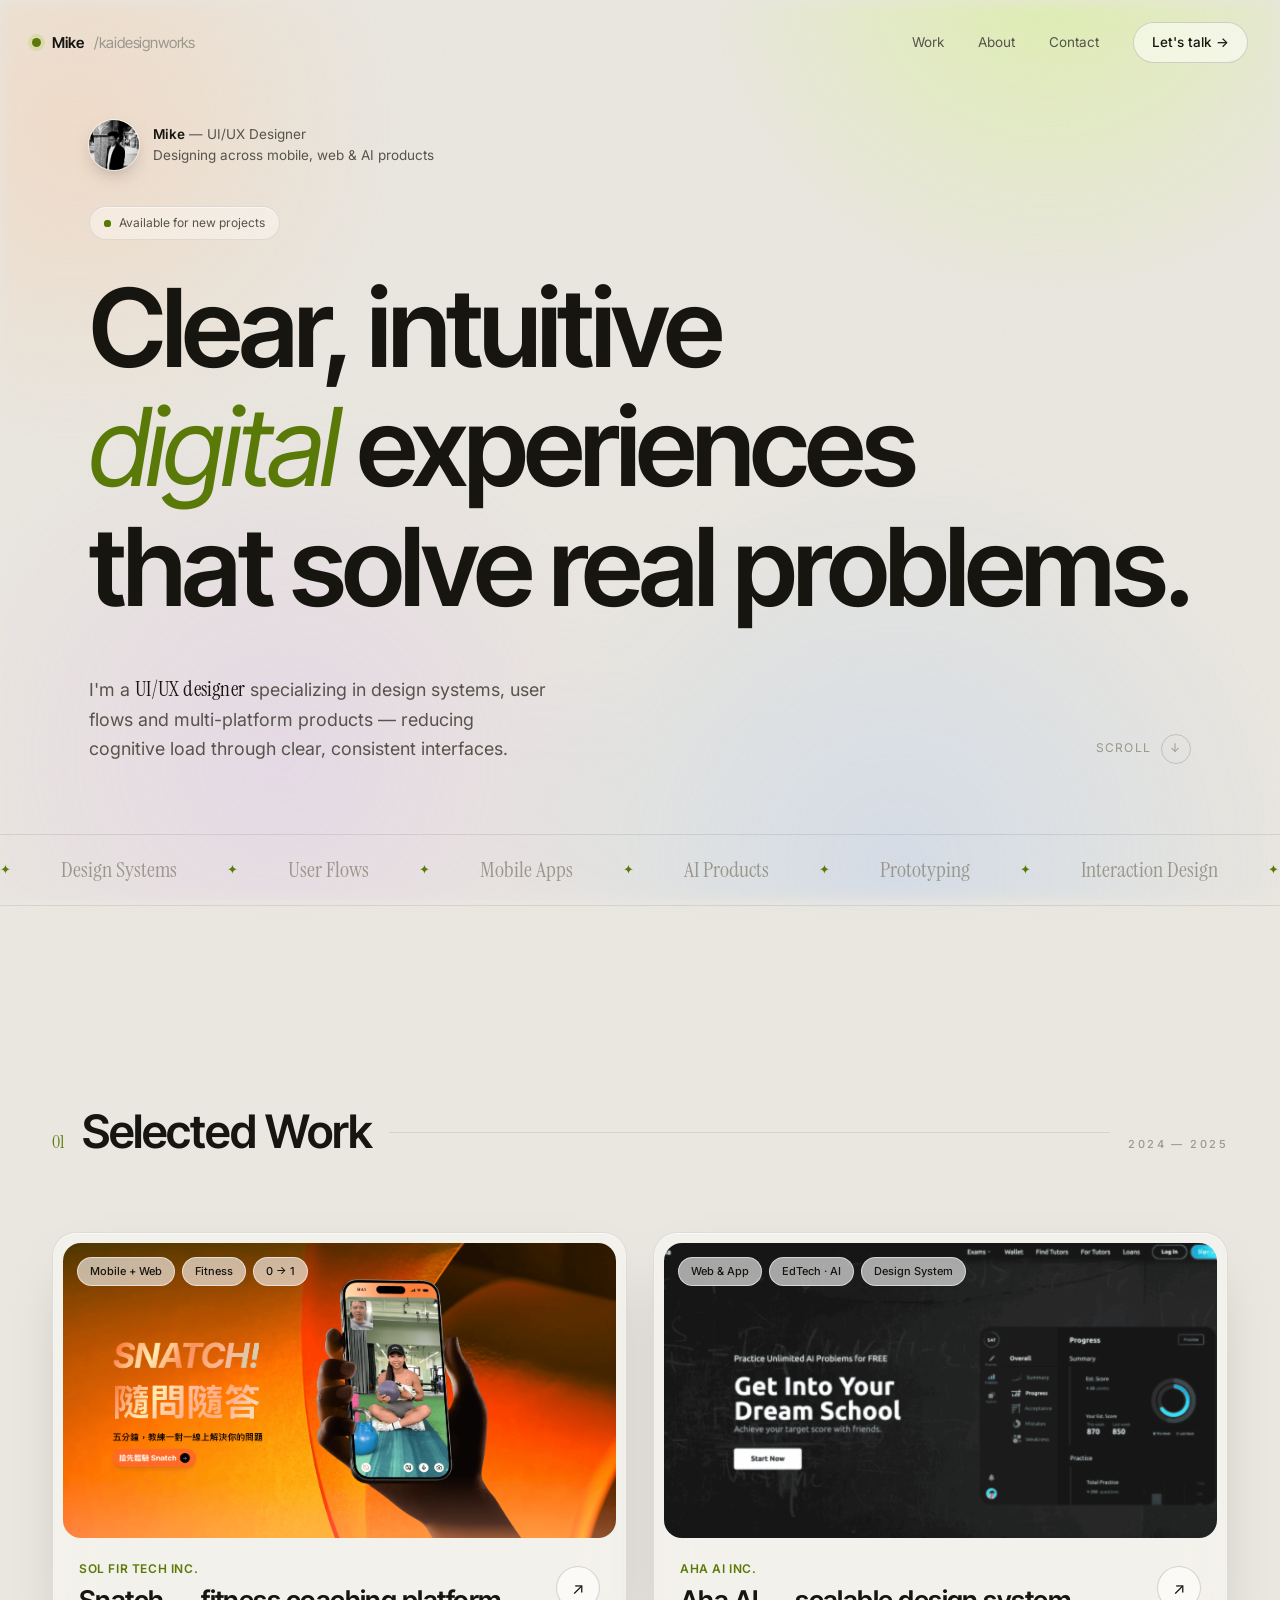
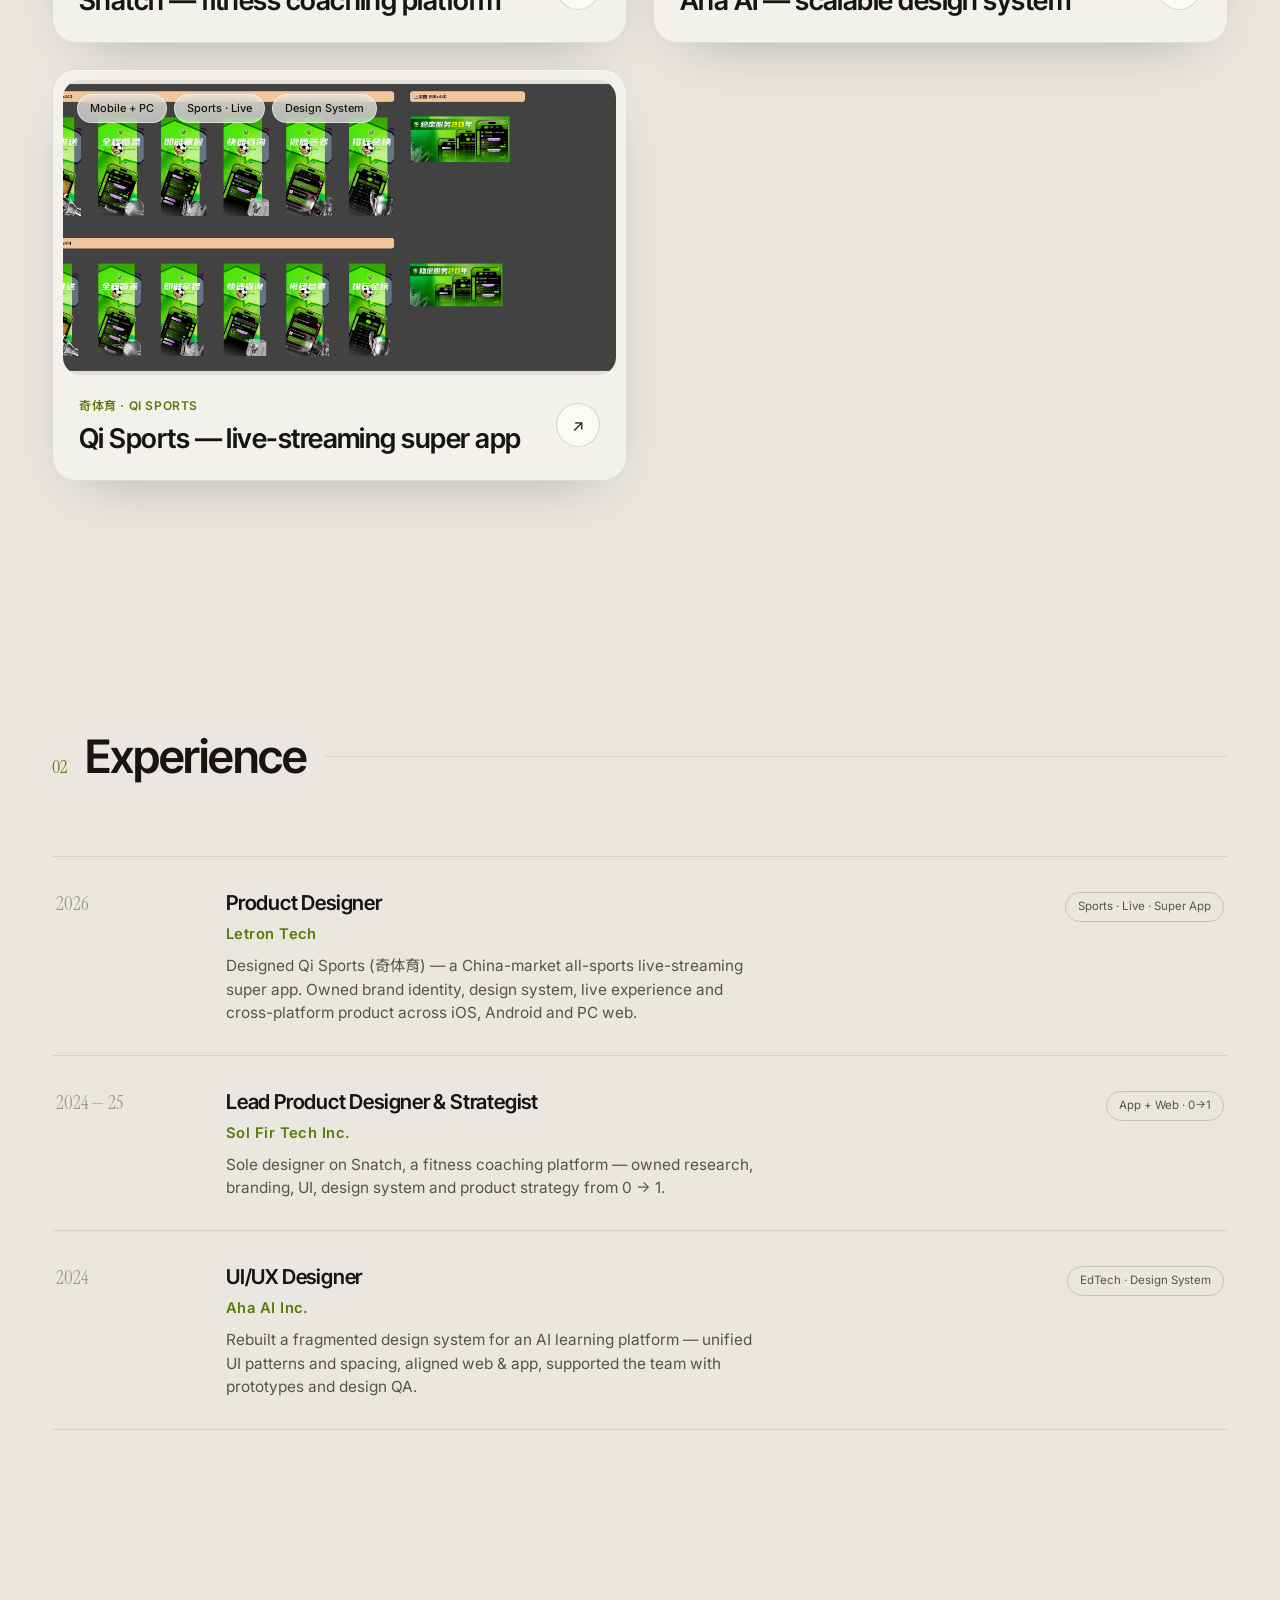
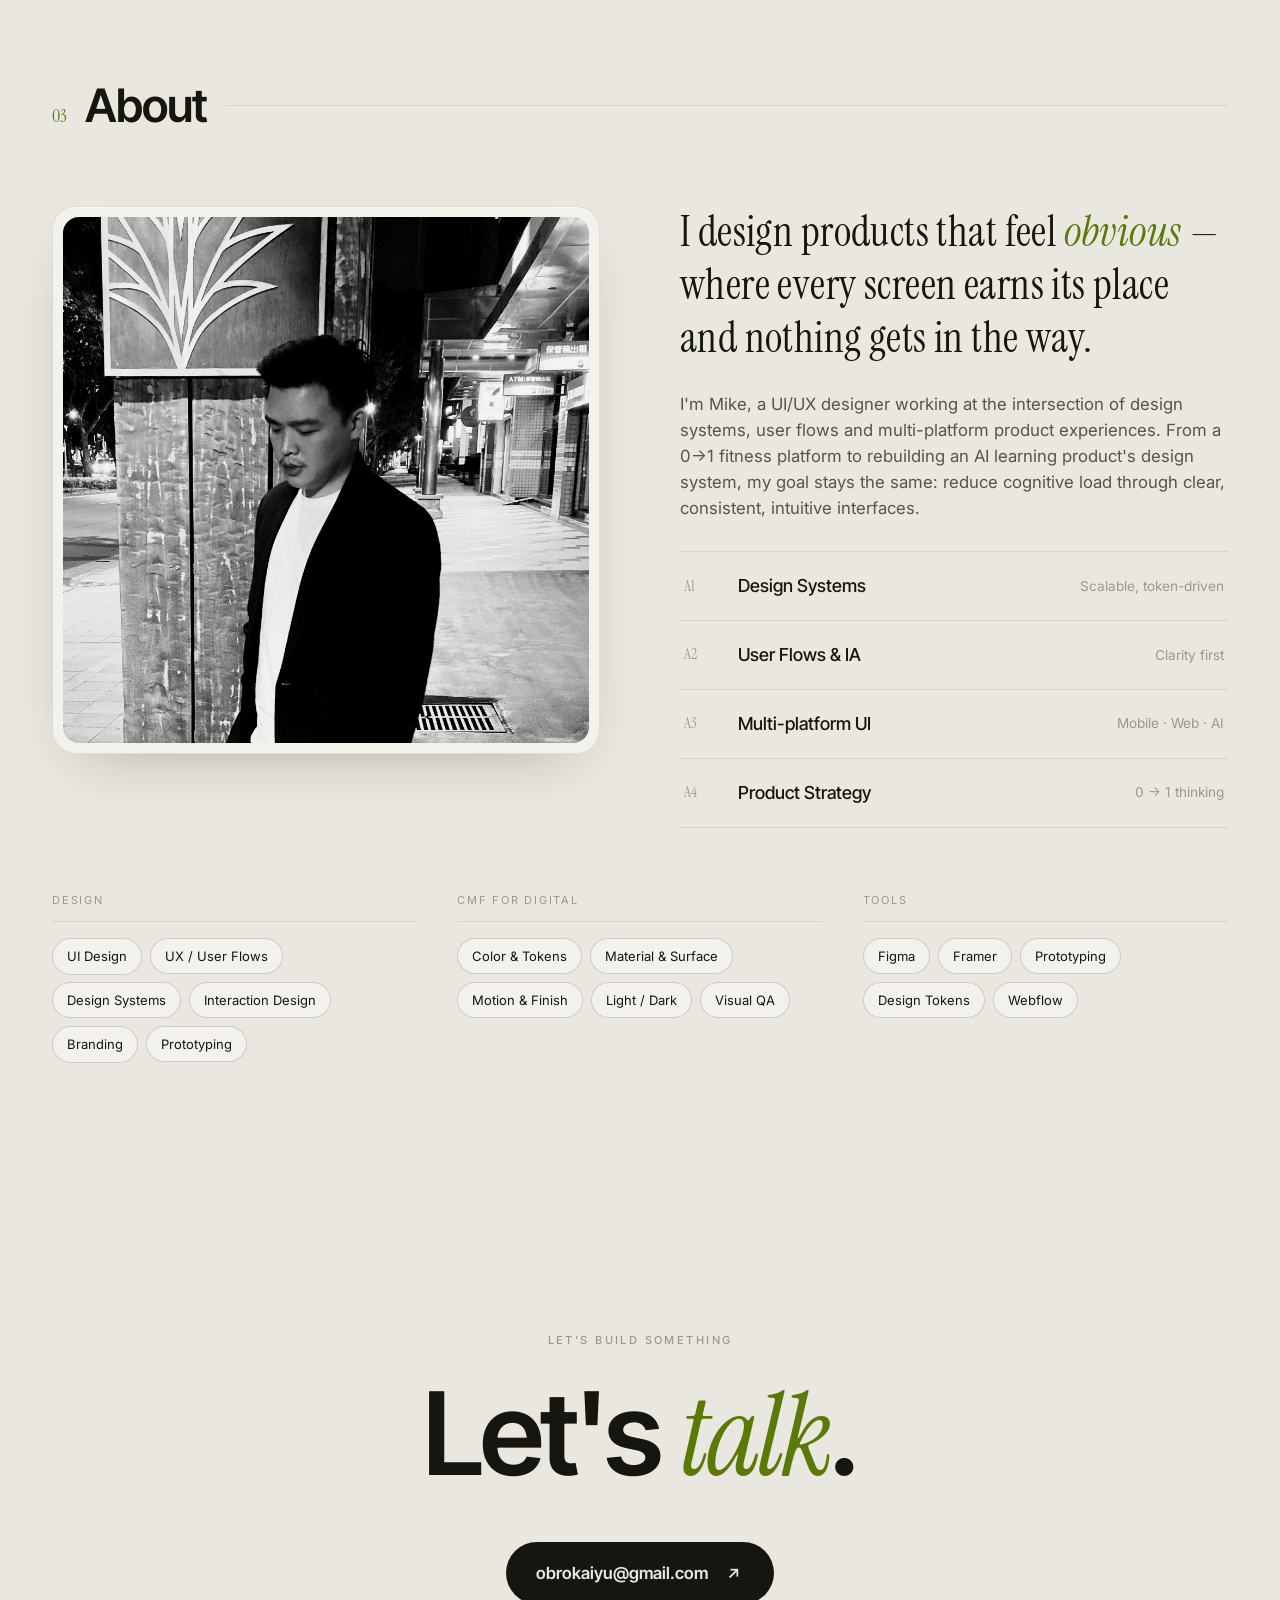
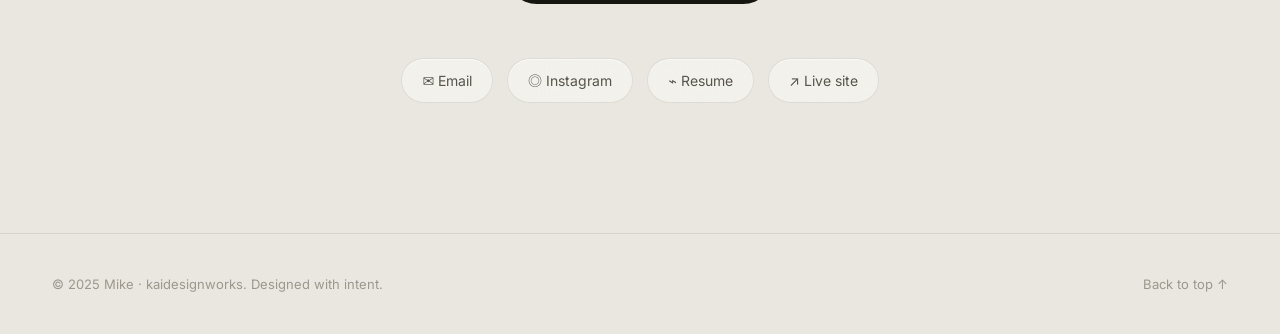
==== commit dc189776: "Remove Bento link from contact Co-Authored-By: Claude Opus 4.7 <noreply@anthropic.com>" ====
--- a/index.html
+++ b/index.html
@@ -191,8 +191,7 @@
     <div class="socials">
       <a href="mailto:obrokaiyu@gmail.com">✉ Email</a>
       <a href="https://instagram.com/obro_dad" target="_blank" rel="noopener">◎ Instagram</a>
-      <a href="#" target="_blank" rel="noopener">✦ Bento</a>
-      <a href="#" target="_blank" rel="noopener">⌁ Resume</a>
+      <a href="https://www.canva.com/design/DAG5qTQRB64/VuppHauRkwQXdEj86Lak_g/view?utm_content=DAG5qTQRB64&utm_campaign=designshare&utm_medium=link2&utm_source=uniquelinks&utlId=hc4fb92dd7f" target="_blank" rel="noopener">⌁ Resume</a>
       <a href="https://obrofolio.framer.website" target="_blank" rel="noopener">↗ Live site</a>
     </div>
   </div>
